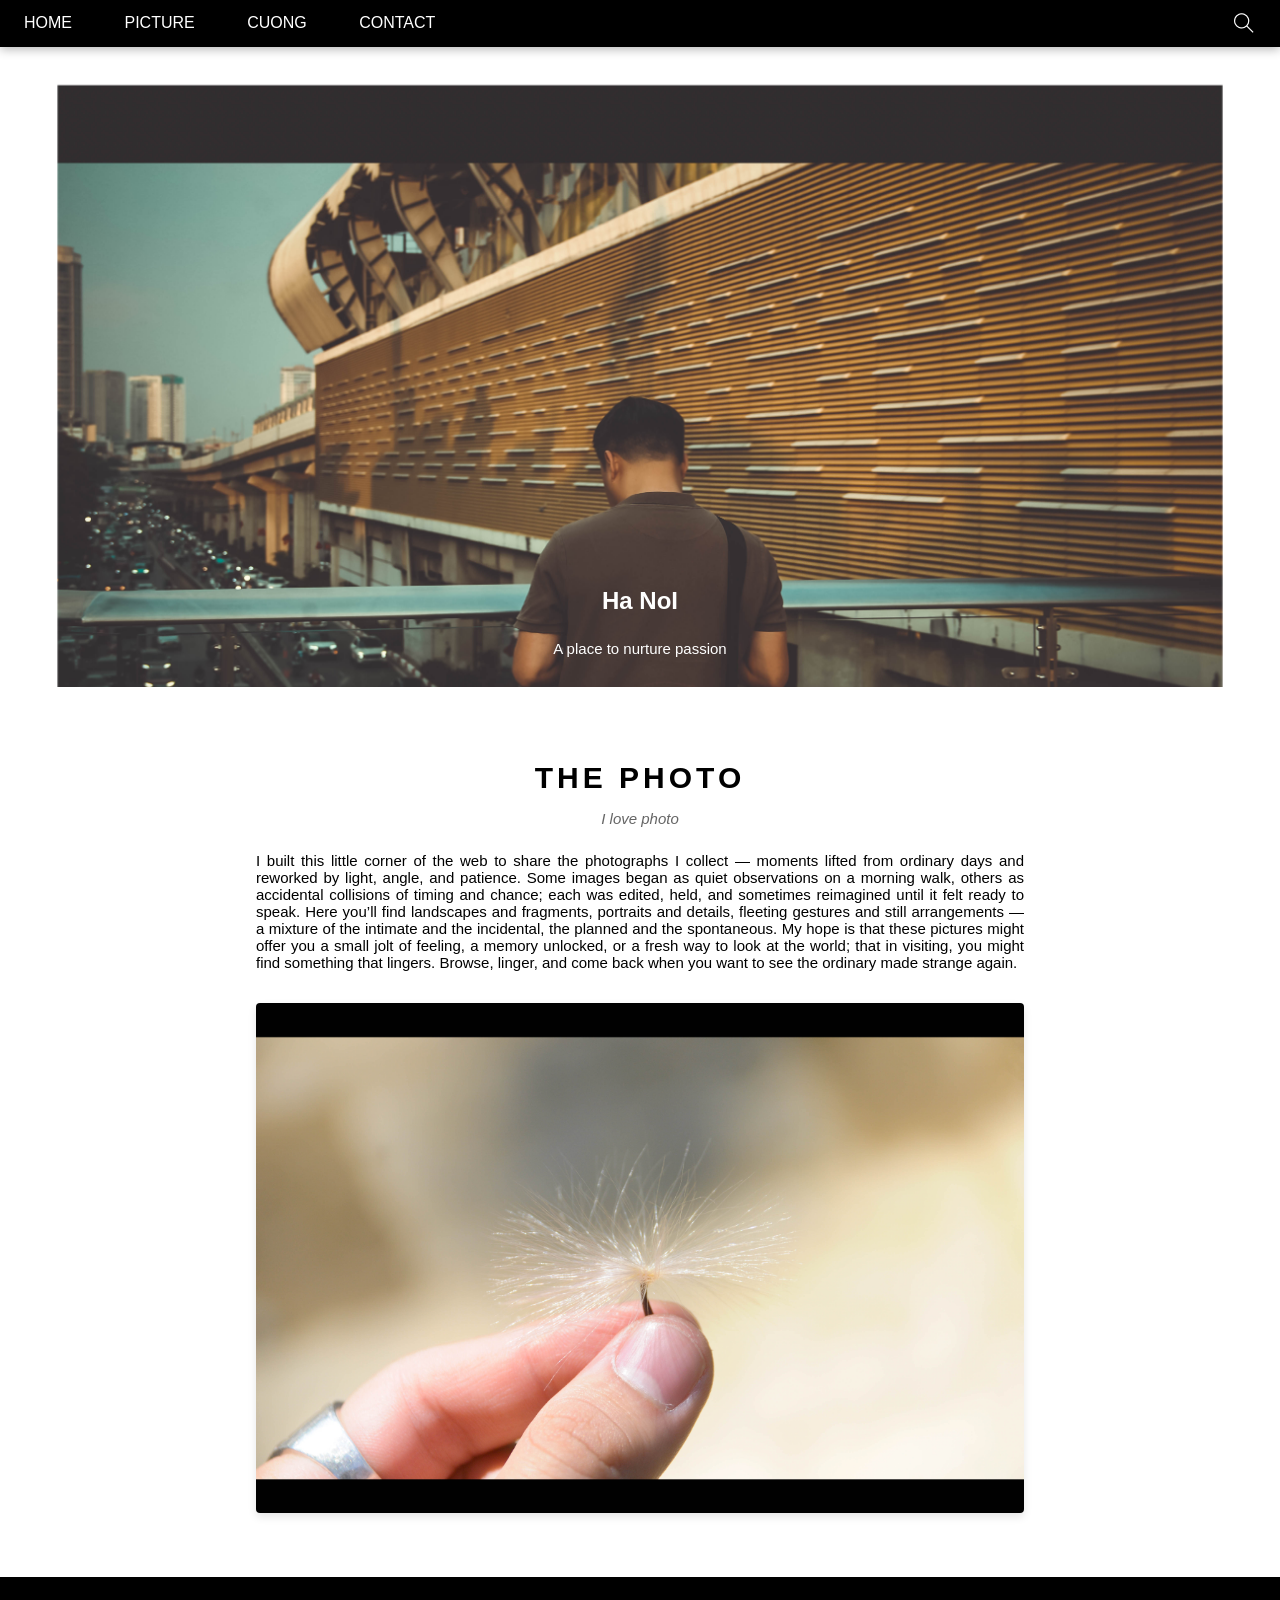
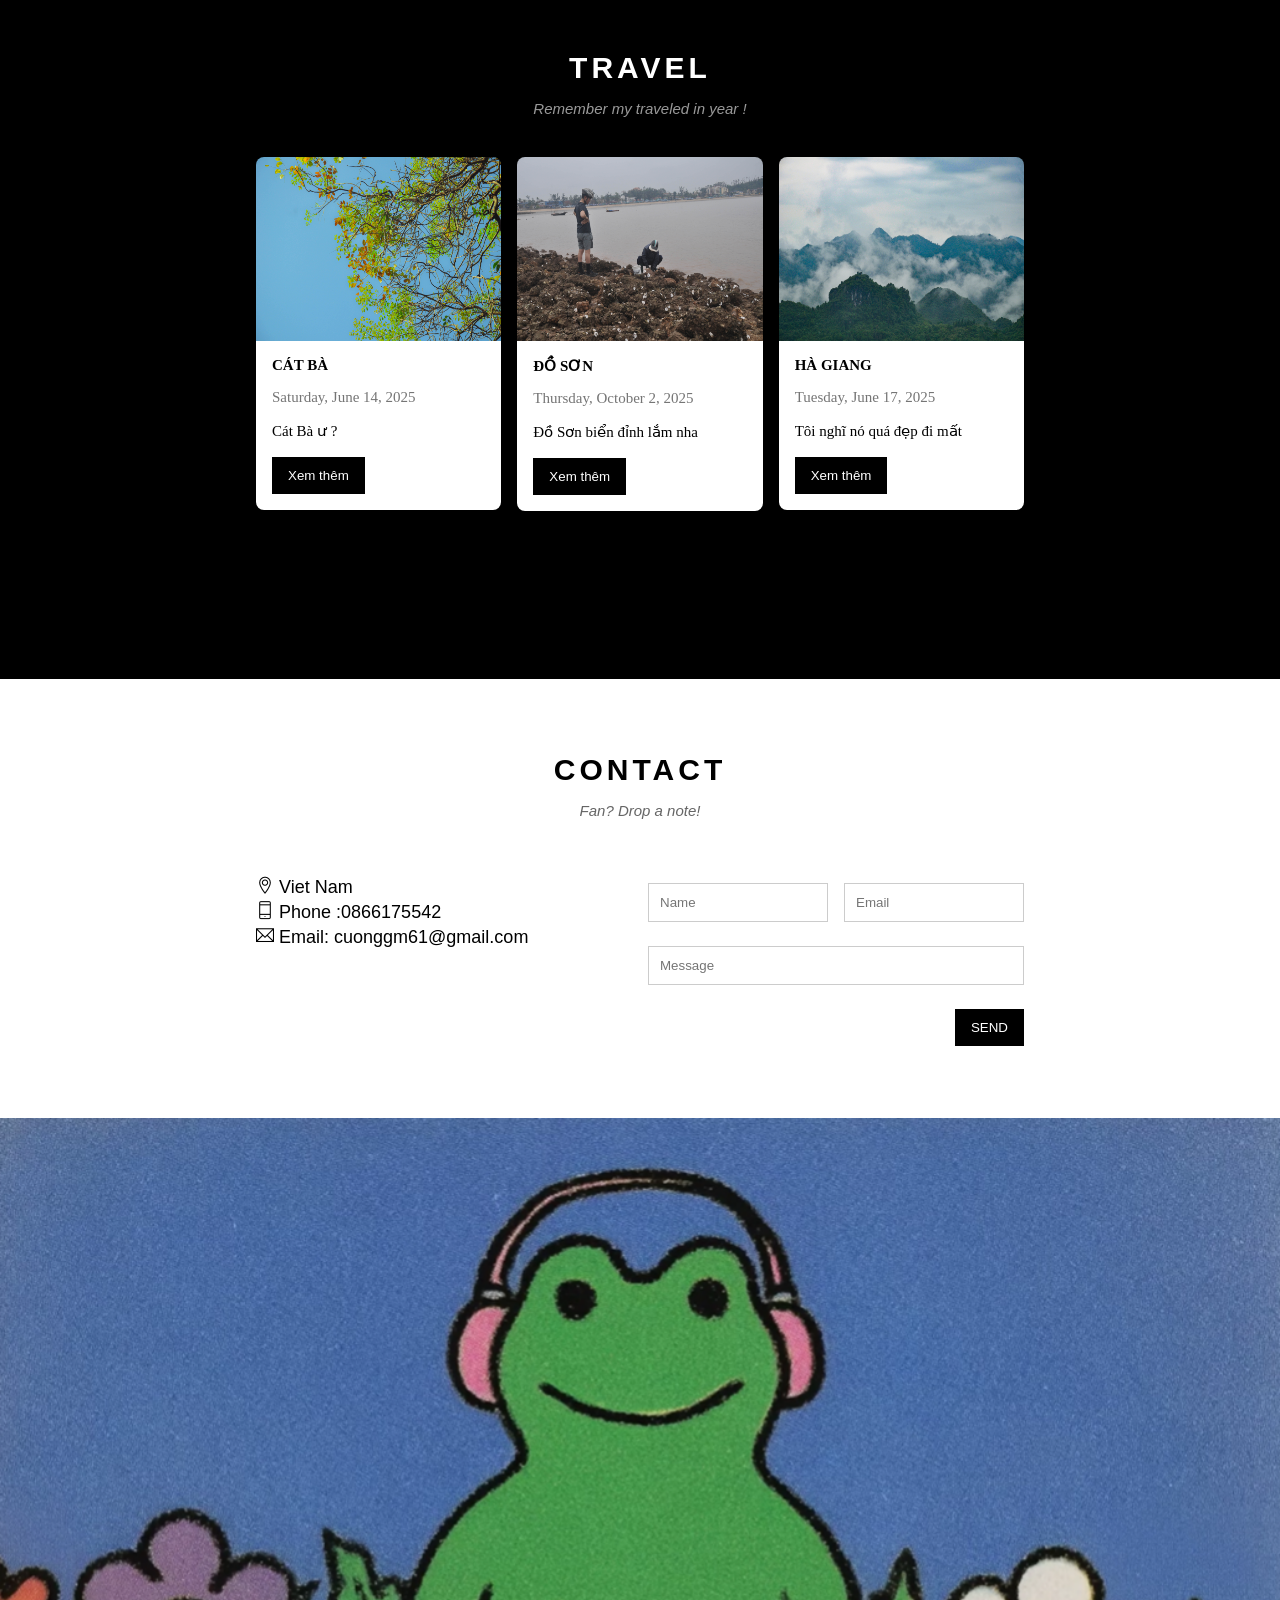
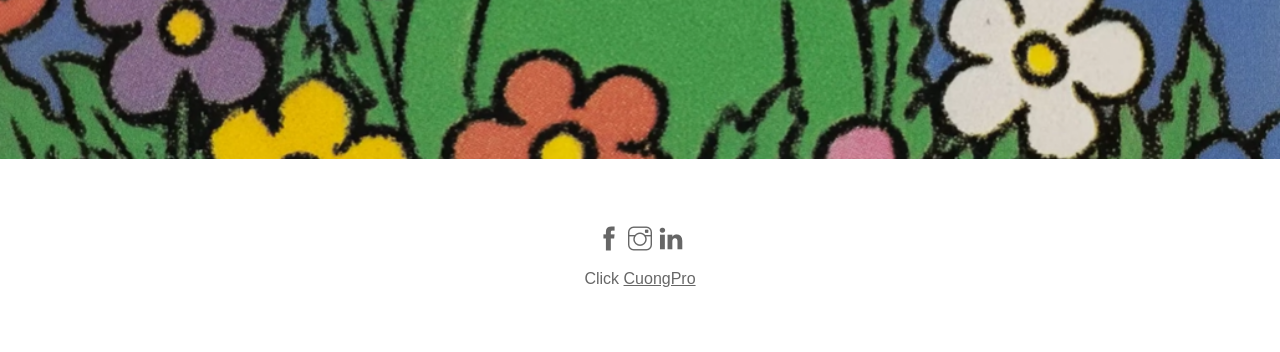
==== index.html @ 72a41ebc "loi" ====
<!DOCTYPE html>
<html lang="vi">
<head>
    <meta charset="UTF-8">
    <meta name="viewport" content="width=device-width, initial-scale=1.0">
    <title>CuongThinh</title>
    <link rel="icon" type="image/x-icon" href="./assets/img/DOSON.jpg">
    <link rel="stylesheet" href="./assets/css/style.css">
    <link rel="stylesheet" href="./assets/font/themify-icons-font/themify-icons/themify-icons.css">
</head> 
<body>
    <div id="main">
        <div id="header">
            <!-- BeginNav -->
           <ul id="nav">
            <li><a href="#">Home</a></li>
            <li><a href="#band">Picture</a></li>
            <li><a href="#tour">Cuong</a></li>
            <li><a href="#contact">Contact</a></li>
           </ul>
           <!-- EndNav -->
            <!-- Begin: Search button -->
            <div class="search-btn">
                <i class="search-icon ti-search"></i>
            </div>
            <!-- End: Search button -->
        </div>

        <div id="slider">
            <div class="text-content">
                <h2 class="text-heading">Ha NoI</h2>
                <div class="text-description">A place to nurture passion </div>
            </div>

        </div>

        <div id="content">
            <!-- About The Band -->
            <div id = "band" class="content-selection">
                <h2 class="selection-heading">THE PHOTO</h2>
                <p class="selection-sub-heading">I love photo</p>
                <p class="about-text">
                 I built this little corner of the web to share the photographs I collect — moments lifted from ordinary days and reworked by light, angle, and patience. Some images began as quiet observations on a morning walk, others as accidental collisions of timing and chance; each was edited, held, and sometimes reimagined until it felt ready to speak. Here you’ll find landscapes and fragments, portraits and details, fleeting gestures and still arrangements — a mixture of the intimate and the incidental, the planned and the spontaneous. My hope is that these pictures might offer you a small jolt of feeling, a memory unlocked, or a fresh way to look at the world; that in visiting, you might find something that lingers. Browse, linger, and come back when you want to see the ordinary made strange again.
                </p>  

                <div class="wide-photo-container">
                    <img src="./assets/img/DSC_0222.jpg" alt="The big photo" class="wide-photo">
                </div>
            </div>
              <!-- Tour-->
            <div id="tour" class="tour-section">
                <div class="content-selection">
                    <h2 class="selection-heading text-while">TRAVEL</h2>
                    <p class="selection-sub-heading text-while">Remember my traveled in year !</p>
                <!-- Ticket -->
                    <!-- <ul class="ticket-list">
                        <li>September <span class="sold-out">Sold-out</span></li>
                        <li>October<span class="sold-out">Sold-out</span></li>
                        <li>November <span class="number">3</span></li>
                    </ul> -->

                    <!-- Places -->
                     <div class="row place-list">
                        <div class="col col-thir">
                            <img src="./assets/img/DSC_0069.jpg" height="183.99" alt="New York" class="place-img">
                            <div class="place-body">
                                <h3 class="place-heading">CÁT BÀ</h3>
                                <p class="place-timne">Saturday, June 14, 2025</p>
                                <p class="place-desc">Cát Bà ư ?</p>
                                <button  class="btn js-buy-ticket">Xem thêm </button>
                            </div>
                        </div>
                        <div class="col col-thir">
                            <img src="./assets/img/DOSON.jpg" height="183.99" alt="New York" class="place-img">
                            <div class="place-body">
                                <h3 class="place-heading">ĐỒ SƠN</h3>
                                <p class="place-timne">Thursday, October 2, 2025</p>
                                <p class="place-desc">Đồ Sơn biển đỉnh lắm nha</p>
                                <button  class=" btn js-buy-ticket"> Xem thêm </button>
                            </div>
                        </div>
                        <div class="col col-thir">
                            <img src="./assets/img/DSC_0217.jpg"alt="Ha Giang" height="183.99" class="place-img">
                            <div class="place-body">
                                <h3 class="place-heading">HÀ GIANG</h3>
                                <p class="place-timne">Tuesday, June 17, 2025</p>
                                <p class="place-desc">Tôi nghĩ nó quá đẹp đi mất</p>
                                <button  class="btn js-buy-ticket"> Xem thêm </button>
                            </div>
                        </div>
                        <div class="clear"></div>
                     </div>

                </div>
            </div>
           
              <!-- Begin Contact -->
            <div id= "contact" class="content-selection">
                <h2 class="selection-heading">CONTACT</h2>
                <p class="selection-sub-heading">Fan? Drop a note!</p>


                <div class="row contact-content">
                    <div class="col col-half contact-info">
                        <p><i class="ti-location-pin"></i> Viet Nam</p>
                        <p><i class="ti-mobile"></i> Phone :0866175542</p>
                        <p><i class="ti-email"></i> Email: cuonggm61@gmail.com</p>
                    </div>

                    <div class="col col-half contact-form">
                        <form action="">
                            <div class="row">
                                <div class="col col-half">
                                    <input type="text" name=""   placeholder="Name" required id="" class="form-control">
                                </div>
                                <div class="col col-half">
                                    <input type="email" name=""   placeholder="Email" required  id="" class="form-control">
                                </div>
                            </div>
                            <div class="row mt-8">
                                <div class="col col-full">
                                    <input type="text" name="" placeholder="Message" id="" class="form-control">
                                </div>

                            </div> 
                            <input class="btn floatRight mt-16" type="submit" value="SEND">
                        </form>
                    </div>
                </div>
               
            </div>
              <!-- End Contact -->
            <div class="map-section">
                <img src="./assets/img/Ảnh chụp màn hình 2025-10-31 092052.png" alt="">
            </div>   


        </div>
        <!-- Footer -->
        <div id="footer">
            <div class="socials-list">

                <a href="https://www.facebook.com/teo.vu.94043/?locale=vi_VN"><i class="ti-facebook" ></i></a>
                <a href="https://www.instagram.com/weal__86/"><i class="ti-instagram" ></i></a>
                <a href=""><i class="ti-linkedin" ></i></a>


            </div>
            <p class="coppy-right"> Click <a href="">CuongPro</a>

            </p>    

        </div>


    </div>

    <div class="modal js-modal">
        <div class="modal-container">
            <div class="modal-close js-modal-close">
                <i class="ti-close"></i>
            </div>
            
            <header class="modal-header">
                <i class="modal-heading-icon ti-bag">
                    Tickets
                </i>
            </header>
            
            <div class="modal-boby">
                <label for="" class="modal-label">
                    <i class="ti-shopping-cart">

                    </i>
                    Tickets, $15 per person
                </label>
                <input type="text" class="modal-input" placeholder="Buy rigth">

                
                <label for="" class="modal-label">
                    <i class="ti-user"></i>
                    Tickets, $15 per person
                </label>
                <input type="text" class="modal-input" placeholder="Buy rigth">   
                <button id="but-ticket">
                    Pay <i class="ti-check"></i>
                </button>
            </div>
            <footer class="modal-footer">
                <p class="modal-help" > Need <a href=""> help!</a></p>
            </footer>
        </div>
    </div>

    <script>
        const buyBtns = document.querySelectorAll('.js-buy-ticket')
        const  modal = document.querySelector('.js-modal')
        const close = document.querySelector('.js-modal-close')


        function showbuyticket(){
            modal.classList.add('open')        
        }

        function closebuyticket(){
            modal.classList.remove('open')
        }
        close.addEventListener('click',closebuyticket)

        for(const buyBtn of buyBtns){
            buyBtn.addEventListener('click',showbuyticket  )
        }

    </script>
</body>
</html>
---- assets/css/style.css ----
*{
    padding: 0;
    margin: 0;
    box-sizing: border-box;
}



/* 
tu ngoai vao trong
tu tren xuong duoi
tong quan den chi tiet
*/

/* 
vi tri 
kich thuoc 
mau sac
kieu dang (kieu chu )


*/
/* Common */

.clear {clear: both}

html{
    scroll-behavior: smooth;
    font-family: Impact, Haettenschweiler, 'Arial Narrow Bold', sans-serif;
}

.text-while{
    color : #fff !important;
}

.row{
    margin-left: -8px;
    margin-right: -8px;

}
.row::after{
    content: "";
    display: block;
    clear:both;
}
.col{
   float: left;
   padding: 8px;

}
.mt-8{
    margin-top: 8px !important;
}
.mt-16{
    margin-top: 16px !important;
}


.col-thir{
    width: 33.333%;
}
.col-half{
    width: 50%;
}
.col-full{
    width: 100%;
}
.text-center{
    text-align: center !important;
}
.btn{
    color: #fff;
    text-decoration: none;
    background-color: black;
    padding: 11px 16px;
    display: inline-block;
    margin-top: 15px;
    border: none;
}
.floatRight{
    float: right;
}



/* Main */
#header {
    box-shadow: 0 2px 10px rgba(0,0,0,0.3);
}
#header{
    height: 46.5px;
    background-color: black;
    position: fixed;
    top:0;
    left: 0;
    right:0;
    z-index: 1;
}

#nav{
    display: inline-block;
}

#nav .subnav{
    list-style-type: none;
}

#nav > li{
     display: inline-block;
}

#nav li{
    position: relative;
}

#nav > li > a{
     color:  white;
     text-transform: uppercase;
}

#nav li a{
    text-decoration: none;
    line-height: 46.5px;
    padding: 0 24px;
    display: block;
}

#nav li:hover .subnav{
    display: block;
}

#nav li:hover > a{
    color: #000;
    background-color: #ccc;
}
#nav .subnav{
    display: none;
    min-width: 160px;
    position: absolute;
    top: 100%;
    left: 0;
    background-color: white;
    box-shadow: 0 0 10px rgba(0, 0, 0, 0.3);
}

#nav .subnav a{
    color: black;
    padding: 12px;
    line-height: 38px;
}

#nav .subnav li:hover {
    color: #000;
    background-color: #ccc;
}

#nav .nav-arrow-down{
    font-size: 14;
}

#header .search-btn{
    float: right;
    padding: 0 26px;
    cursor: pointer;
}

#header .search-icon{
    color: white;
    font-size: 20px;
    line-height: 46px;
}
#header .search-btn:hover{
    background-color: rgb(164, 26, 26);
}


#slider{
    margin-top: 46.5px;
    padding-top : 50%;
    background-image: url(/assets/img/slide1.jpg);
    background-position: top center;
    background-size: cover;
    background-repeat: no-repeat;
    position: relative;
    /* background-color: #333; */
}
#slider .text-content{
    position: absolute;
    bottom: 30px;
    color: white;
    left:0;
    right:0;
    text-align: center;
}
#slide .text-heading{
    font-size: 24px;
    font-weight: 500;
}
#slider .text-description{
    font-family: Arial;
    font-size : 15px;
    margin-top: 25px; 
}

#content .content-selection{
    width: 800px;
    margin-left: auto;
    margin-right: auto;
    padding: 64px 16px;
}

#content .selection-heading{
    margin: 10px 0;
    text-align: center;
    font-size : 30px ;
    font-weight: 500px;
    font-family: 'Segoe UI', Tahoma, Geneva, Verdana, sans-serif;
    letter-spacing: 4px;
}
#content .selection-sub-heading{
    margin: 15px 0;
    text-align: center;
    font-size : 15px;
    font-style: italic;
    opacity:0.6 
}
#content .about-text{
    margin-top: 25px;
    text-align: justify;
    font-size : 15px;
    font-family: 'Lucida Sans', 'Lucida Sans Regular', 'Lucida Grande', 'Lucida Sans Unicode', Geneva, Verdana, sans-serif;
}

.wide-photo-container {
    margin-top: 32px; 
    text-align: center;
}

.wide-photo {
    width: 100%;           
    height: auto;          
    border-radius: 4px;   
    display: block;        
    box-shadow: 0 4px 8px rgba(0,0,0,0.1);
}
.wide-photo-container {
    perspective: 1000px; /* Tạo chiều sâu 3D */
}
#content .members-list {
    margin-top: 35px;
    display: flex;
    gap: 20px; 
    justify-content: center; 
    align-items: center; 
}
#content .member-name{
    margin: 15px 0px;
}
#content .member-img{
   margin-top: 15px; 
   width: 200px;
   height: 300px;
   border-radius:4px;
}
.tour-section{
    background-color: black;

}
.ticket-list{
    background-color: white;
    margin-top: 40px;
    list-style: none;


}
.ticket-list li{
    font-size: 15px;
    padding: 11px 16px;
    border-bottom: 1px solid #ddd;

}

.ticket-list .sold-out{
    background-color: #f44336;
    color: white;
    padding: 3px 4px; 
    margin-left: 10px;
}

.ticket-list .number{
    float: right;
    width: 24px;
    height: 24px;
    background-color: black;
    color: #fff;
    border-radius: 50%;
    text-align: center;
    line-height: 24px;
    margin-top: -3px;
}
/* Places */
.place-list{
    margin-top: 32px;
    margin-bottom: 48px;
    padding-bottom: 48px;

    font-family: 'Times New Roman', Times, serif;

}


.place-list .col-thir {
    transition: transform 0.3s ease;
}

.place-list .col-thir:hover {
    transform: translateY(-10px); /* Cả thẻ nổi lên khi di chuột */
}

.place-body {
    border-bottom-left-radius: 8px;
    border-bottom-right-radius: 8px;
    box-shadow: 0 5px 15px rgba(0,0,0,0.1); /* Đổ bóng cho phần nội dung thẻ */
}
.place-img {
    border-top-left-radius: 8px;
    border-top-right-radius: 8px;
}




.place-img{
    width: 100%;
    display: block;
}
.place-img:hover {
    opacity: 0.6;
}
.place-body{
    font-size: 15px;
    padding: 16px;
    background-color: #fff;

}

.place-heading{
    font-size: 15px;
    font-weight: 600;

}

.place-timne{
    margin-top: 15px;
    color: #757575;
}
.place-desc{
    margin-top: 15px;
    line-height: 1.4;

}

.btn:hover{
    color: #000;
    background-color: #ccc;

}
.modal{
    position: fixed;
    top: 0;
    bottom: 0;
    left: 0;
    right: 0;
    background: rgba(0,0,0,0.3);
    display: none;
    align-items: center;
    justify-content:center ;
    
}
.modal-header{
    background-color:aquamarine;
    height: 130px;
    display: flex;
    align-items: center;
    justify-content: center;
    font-size: 30px;
    color: #fff;
}
.modal.open{
    display: flex;
}
.modal-container{
    width: 900px;
    max-width: calc(100% -32px); 
    min-height: 200px;
    background: #fff;
    position: relative;
}
.modal-close{
    position:absolute;
    right: 0;
    top: 0;
    color: #fff;
    padding: 15px;
    cursor: pointer;
}
.modal-close:hover{
    color:#000;
}
.modal-heading-icon{
    margin-right: 16px;
}
.modal-boby{
    padding: 16px;

}
.modal-label{
    display: block;
    font-size: 15px;
    margin-bottom: 5px;
}
.modal-input{
    padding: 10px;
    border: 1px solid #ccc;
    width: 100%;
    font-size: 15px;
    margin-bottom: 20px;
}
#but-ticket{
    color:#fff;
    background-color: aquamarine;
    border: none;
    width: 100%;
    font-size: 15px;
    text-transform: uppercase;
    padding: 12px;
}
#but-ticket:hover{
    opacity: 0.7;
    cursor: pointer;
}
.modal-footer{
    padding: 16px;
    text-align: right;
}

.modal-footer a{
    
    color: aqua;
}

.contact-content{
    margin-top: 48px;
}
.contact-form{
    font-size: 15px;

}
.contact-form .form-control{
    padding: 11px ;
    border: 1px solid #ccc;
    width: 100%;
}
/* .contact-form .form-submit{
    color: white;
    background-color: black;
    float: right;
    padding: 6px 7px;
    border: 1px solid;
} */

.contact-info{
    font-size: 18px;
    line-height: 1.4;
    
}
.contact-info i[ class *= "t-" ] {
    width: 30px;
    display: block;

}

/* Map section */
.map-section img{
    width: 100%;
    margin-left: auto;
    margin-right: auto;
}
#footer .socials-list{
    font-size: 24px;
    
    
}
#footer .socials-list a{
    color :rgba(0, 0, 0, 0.6);
    text-decoration: none;
}
#footer .coppy-right a:hover{
       color :rgba(0, 0, 0, 0.3);
}
#footer .socials-list a:hover{
    color :rgba(0, 0, 0, 0.3);
}
#footer .coppy-right a{
    color :rgba(0, 0, 0, 0.6);
}
#footer .coppy-right {
    margin-top: 15px;
    color :rgba(0, 0, 0, 0.6);
}
#footer{
    padding: 64px 16px;
    text-align: center;

}
---- assets/font/themify-icons-font/themify-icons/themify-icons.css ----
@font-face {
	font-family: 'themify';
	src:url('fonts/themify.eot?-fvbane');
	src:url('fonts/themify.eot?#iefix-fvbane') format('embedded-opentype'),
		url('fonts/themify.woff?-fvbane') format('woff'),
		url('fonts/themify.ttf?-fvbane') format('truetype'),
		url('fonts/themify.svg?-fvbane#themify') format('svg');
	font-weight: normal;
	font-style: normal;
}

[class^="ti-"], [class*=" ti-"] {
	font-family: 'themify';
	speak: none;
	font-style: normal;
	font-weight: normal;
	font-variant: normal;
	text-transform: none;
	line-height: 1;

	/* Better Font Rendering =========== */
	-webkit-font-smoothing: antialiased;
	-moz-osx-font-smoothing: grayscale;
}

.ti-wand:before {
	content: "\e600";
}
.ti-volume:before {
	content: "\e601";
}
.ti-user:before {
	content: "\e602";
}
.ti-unlock:before {
	content: "\e603";
}
.ti-unlink:before {
	content: "\e604";
}
.ti-trash:before {
	content: "\e605";
}
.ti-thought:before {
	content: "\e606";
}
.ti-target:before {
	content: "\e607";
}
.ti-tag:before {
	content: "\e608";
}
.ti-tablet:before {
	content: "\e609";
}
.ti-star:before {
	content: "\e60a";
}
.ti-spray:before {
	content: "\e60b";
}
.ti-signal:before {
	content: "\e60c";
}
.ti-shopping-cart:before {
	content: "\e60d";
}
.ti-shopping-cart-full:before {
	content: "\e60e";
}
.ti-settings:before {
	content: "\e60f";
}
.ti-search:before {
	content: "\e610";
}
.ti-zoom-in:before {
	content: "\e611";
}
.ti-zoom-out:before {
	content: "\e612";
}
.ti-cut:before {
	content: "\e613";
}
.ti-ruler:before {
	content: "\e614";
}
.ti-ruler-pencil:before {
	content: "\e615";
}
.ti-ruler-alt:before {
	content: "\e616";
}
.ti-bookmark:before {
	content: "\e617";
}
.ti-bookmark-alt:before {
	content: "\e618";
}
.ti-reload:before {
	content: "\e619";
}
.ti-plus:before {
	content: "\e61a";
}
.ti-pin:before {
	content: "\e61b";
}
.ti-pencil:before {
	content: "\e61c";
}
.ti-pencil-alt:before {
	content: "\e61d";
}
.ti-paint-roller:before {
	content: "\e61e";
}
.ti-paint-bucket:before {
	content: "\e61f";
}
.ti-na:before {
	content: "\e620";
}
.ti-mobile:before {
	content: "\e621";
}
.ti-minus:before {
	content: "\e622";
}
.ti-medall:before {
	content: "\e623";
}
.ti-medall-alt:before {
	content: "\e624";
}
.ti-marker:before {
	content: "\e625";
}
.ti-marker-alt:before {
	content: "\e626";
}
.ti-arrow-up:before {
	content: "\e627";
}
.ti-arrow-right:before {
	content: "\e628";
}
.ti-arrow-left:before {
	content: "\e629";
}
.ti-arrow-down:before {
	content: "\e62a";
}
.ti-lock:before {
	content: "\e62b";
}
.ti-location-arrow:before {
	content: "\e62c";
}
.ti-link:before {
	content: "\e62d";
}
.ti-layout:before {
	content: "\e62e";
}
.ti-layers:before {
	content: "\e62f";
}
.ti-layers-alt:before {
	content: "\e630";
}
.ti-key:before {
	content: "\e631";
}
.ti-import:before {
	content: "\e632";
}
.ti-image:before {
	content: "\e633";
}
.ti-heart:before {
	content: "\e634";
}
.ti-heart-broken:before {
	content: "\e635";
}
.ti-hand-stop:before {
	content: "\e636";
}
.ti-hand-open:before {
	content: "\e637";
}
.ti-hand-drag:before {
	content: "\e638";
}
.ti-folder:before {
	content: "\e639";
}
.ti-flag:before {
	content: "\e63a";
}
.ti-flag-alt:before {
	content: "\e63b";
}
.ti-flag-alt-2:before {
	content: "\e63c";
}
.ti-eye:before {
	content: "\e63d";
}
.ti-export:before {
	content: "\e63e";
}
.ti-exchange-vertical:before {
	content: "\e63f";
}
.ti-desktop:before {
	content: "\e640";
}
.ti-cup:before {
	content: "\e641";
}
.ti-crown:before {
	content: "\e642";
}
.ti-comments:before {
	content: "\e643";
}
.ti-comment:before {
	content: "\e644";
}
.ti-comment-alt:before {
	content: "\e645";
}
.ti-close:before {
	content: "\e646";
}
.ti-clip:before {
	content: "\e647";
}
.ti-angle-up:before {
	content: "\e648";
}
.ti-angle-right:before {
	content: "\e649";
}
.ti-angle-left:before {
	content: "\e64a";
}
.ti-angle-down:before {
	content: "\e64b";
}
.ti-check:before {
	content: "\e64c";
}
.ti-check-box:before {
	content: "\e64d";
}
.ti-camera:before {
	content: "\e64e";
}
.ti-announcement:before {
	content: "\e64f";
}
.ti-brush:before {
	content: "\e650";
}
.ti-briefcase:before {
	content: "\e651";
}
.ti-bolt:before {
	content: "\e652";
}
.ti-bolt-alt:before {
	content: "\e653";
}
.ti-blackboard:before {
	content: "\e654";
}
.ti-bag:before {
	content: "\e655";
}
.ti-move:before {
	content: "\e656";
}
.ti-arrows-vertical:before {
	content: "\e657";
}
.ti-arrows-horizontal:before {
	content: "\e658";
}
.ti-fullscreen:before {
	content: "\e659";
}
.ti-arrow-top-right:before {
	content: "\e65a";
}
.ti-arrow-top-left:before {
	content: "\e65b";
}
.ti-arrow-circle-up:before {
	content: "\e65c";
}
.ti-arrow-circle-right:before {
	content: "\e65d";
}
.ti-arrow-circle-left:before {
	content: "\e65e";
}
.ti-arrow-circle-down:before {
	content: "\e65f";
}
.ti-angle-double-up:before {
	content: "\e660";
}
.ti-angle-double-right:before {
	content: "\e661";
}
.ti-angle-double-left:before {
	content: "\e662";
}
.ti-angle-double-down:before {
	content: "\e663";
}
.ti-zip:before {
	content: "\e664";
}
.ti-world:before {
	content: "\e665";
}
.ti-wheelchair:before {
	content: "\e666";
}
.ti-view-list:before {
	content: "\e667";
}
.ti-view-list-alt:before {
	content: "\e668";
}
.ti-view-grid:before {
	content: "\e669";
}
.ti-uppercase:before {
	content: "\e66a";
}
.ti-upload:before {
	content: "\e66b";
}
.ti-underline:before {
	content: "\e66c";
}
.ti-truck:before {
	content: "\e66d";
}
.ti-timer:before {
	content: "\e66e";
}
.ti-ticket:before {
	content: "\e66f";
}
.ti-thumb-up:before {
	content: "\e670";
}
.ti-thumb-down:before {
	content: "\e671";
}
.ti-text:before {
	content: "\e672";
}
.ti-stats-up:before {
	content: "\e673";
}
.ti-stats-down:before {
	content: "\e674";
}
.ti-split-v:before {
	content: "\e675";
}
.ti-split-h:before {
	content: "\e676";
}
.ti-smallcap:before {
	content: "\e677";
}
.ti-shine:before {
	content: "\e678";
}
.ti-shift-right:before {
	content: "\e679";
}
.ti-shift-left:before {
	content: "\e67a";
}
.ti-shield:before {
	content: "\e67b";
}
.ti-notepad:before {
	content: "\e67c";
}
.ti-server:before {
	content: "\e67d";
}
.ti-quote-right:before {
	content: "\e67e";
}
.ti-quote-left:before {
	content: "\e67f";
}
.ti-pulse:before {
	content: "\e680";
}
.ti-printer:before {
	content: "\e681";
}
.ti-power-off:before {
	content: "\e682";
}
.ti-plug:before {
	content: "\e683";
}
.ti-pie-chart:before {
	content: "\e684";
}
.ti-paragraph:before {
	content: "\e685";
}
.ti-panel:before {
	content: "\e686";
}
.ti-package:before {
	content: "\e687";
}
.ti-music:before {
	content: "\e688";
}
.ti-music-alt:before {
	content: "\e689";
}
.ti-mouse:before {
	content: "\e68a";
}
.ti-mouse-alt:before {
	content: "\e68b";
}
.ti-money:before {
	content: "\e68c";
}
.ti-microphone:before {
	content: "\e68d";
}
.ti-menu:before {
	content: "\e68e";
}
.ti-menu-alt:before {
	content: "\e68f";
}
.ti-map:before {
	content: "\e690";
}
.ti-map-alt:before {
	content: "\e691";
}
.ti-loop:before {
	content: "\e692";
}
.ti-location-pin:before {
	content: "\e693";
}
.ti-list:before {
	content: "\e694";
}
.ti-light-bulb:before {
	content: "\e695";
}
.ti-Italic:before {
	content: "\e696";
}
.ti-info:before {
	content: "\e697";
}
.ti-infinite:before {
	content: "\e698";
}
.ti-id-badge:before {
	content: "\e699";
}
.ti-hummer:before {
	content: "\e69a";
}
.ti-home:before {
	content: "\e69b";
}
.ti-help:before {
	content: "\e69c";
}
.ti-headphone:before {
	content: "\e69d";
}
.ti-harddrives:before {
	content: "\e69e";
}
.ti-harddrive:before {
	content: "\e69f";
}
.ti-gift:before {
	content: "\e6a0";
}
.ti-game:before {
	content: "\e6a1";
}
.ti-filter:before {
	content: "\e6a2";
}
.ti-files:before {
	content: "\e6a3";
}
.ti-file:before {
	content: "\e6a4";
}
.ti-eraser:before {
	content: "\e6a5";
}
.ti-envelope:before {
	content: "\e6a6";
}
.ti-download:before {
	content: "\e6a7";
}
.ti-direction:before {
	content: "\e6a8";
}
.ti-direction-alt:before {
	content: "\e6a9";
}
.ti-dashboard:before {
	content: "\e6aa";
}
.ti-control-stop:before {
	content: "\e6ab";
}
.ti-control-shuffle:before {
	content: "\e6ac";
}
.ti-control-play:before {
	content: "\e6ad";
}
.ti-control-pause:before {
	content: "\e6ae";
}
.ti-control-forward:before {
	content: "\e6af";
}
.ti-control-backward:before {
	content: "\e6b0";
}
.ti-cloud:before {
	content: "\e6b1";
}
.ti-cloud-up:before {
	content: "\e6b2";
}
.ti-cloud-down:before {
	content: "\e6b3";
}
.ti-clipboard:before {
	content: "\e6b4";
}
.ti-car:before {
	content: "\e6b5";
}
.ti-calendar:before {
	content: "\e6b6";
}
.ti-book:before {
	content: "\e6b7";
}
.ti-bell:before {
	content: "\e6b8";
}
.ti-basketball:before {
	content: "\e6b9";
}
.ti-bar-chart:before {
	content: "\e6ba";
}
.ti-bar-chart-alt:before {
	content: "\e6bb";
}
.ti-back-right:before {
	content: "\e6bc";
}
.ti-back-left:before {
	content: "\e6bd";
}
.ti-arrows-corner:before {
	content: "\e6be";
}
.ti-archive:before {
	content: "\e6bf";
}
.ti-anchor:before {
	content: "\e6c0";
}
.ti-align-right:before {
	content: "\e6c1";
}
.ti-align-left:before {
	content: "\e6c2";
}
.ti-align-justify:before {
	content: "\e6c3";
}
.ti-align-center:before {
	content: "\e6c4";
}
.ti-alert:before {
	content: "\e6c5";
}
.ti-alarm-clock:before {
	content: "\e6c6";
}
.ti-agenda:before {
	content: "\e6c7";
}
.ti-write:before {
	content: "\e6c8";
}
.ti-window:before {
	content: "\e6c9";
}
.ti-widgetized:before {
	content: "\e6ca";
}
.ti-widget:before {
	content: "\e6cb";
}
.ti-widget-alt:before {
	content: "\e6cc";
}
.ti-wallet:before {
	content: "\e6cd";
}
.ti-video-clapper:before {
	content: "\e6ce";
}
.ti-video-camera:before {
	content: "\e6cf";
}
.ti-vector:before {
	content: "\e6d0";
}
.ti-themify-logo:before {
	content: "\e6d1";
}
.ti-themify-favicon:before {
	content: "\e6d2";
}
.ti-themify-favicon-alt:before {
	content: "\e6d3";
}
.ti-support:before {
	content: "\e6d4";
}
.ti-stamp:before {
	content: "\e6d5";
}
.ti-split-v-alt:before {
	content: "\e6d6";
}
.ti-slice:before {
	content: "\e6d7";
}
.ti-shortcode:before {
	content: "\e6d8";
}
.ti-shift-right-alt:before {
	content: "\e6d9";
}
.ti-shift-left-alt:before {
	content: "\e6da";
}
.ti-ruler-alt-2:before {
	content: "\e6db";
}
.ti-receipt:before {
	content: "\e6dc";
}
.ti-pin2:before {
	content: "\e6dd";
}
.ti-pin-alt:before {
	content: "\e6de";
}
.ti-pencil-alt2:before {
	content: "\e6df";
}
.ti-palette:before {
	content: "\e6e0";
}
.ti-more:before {
	content: "\e6e1";
}
.ti-more-alt:before {
	content: "\e6e2";
}
.ti-microphone-alt:before {
	content: "\e6e3";
}
.ti-magnet:before {
	content: "\e6e4";
}
.ti-line-double:before {
	content: "\e6e5";
}
.ti-line-dotted:before {
	content: "\e6e6";
}
.ti-line-dashed:before {
	content: "\e6e7";
}
.ti-layout-width-full:before {
	content: "\e6e8";
}
.ti-layout-width-default:before {
	content: "\e6e9";
}
.ti-layout-width-default-alt:before {
	content: "\e6ea";
}
.ti-layout-tab:before {
	content: "\e6eb";
}
.ti-layout-tab-window:before {
	content: "\e6ec";
}
.ti-layout-tab-v:before {
	content: "\e6ed";
}
.ti-layout-tab-min:before {
	content: "\e6ee";
}
.ti-layout-slider:before {
	content: "\e6ef";
}
.ti-layout-slider-alt:before {
	content: "\e6f0";
}
.ti-layout-sidebar-right:before {
	content: "\e6f1";
}
.ti-layout-sidebar-none:before {
	content: "\e6f2";
}
.ti-layout-sidebar-left:before {
	content: "\e6f3";
}
.ti-layout-placeholder:before {
	content: "\e6f4";
}
.ti-layout-menu:before {
	content: "\e6f5";
}
.ti-layout-menu-v:before {
	content: "\e6f6";
}
.ti-layout-menu-separated:before {
	content: "\e6f7";
}
.ti-layout-menu-full:before {
	content: "\e6f8";
}
.ti-layout-media-right-alt:before {
	content: "\e6f9";
}
.ti-layout-media-right:before {
	content: "\e6fa";
}
.ti-layout-media-overlay:before {
	content: "\e6fb";
}
.ti-layout-media-overlay-alt:before {
	content: "\e6fc";
}
.ti-layout-media-overlay-alt-2:before {
	content: "\e6fd";
}
.ti-layout-media-left-alt:before {
	content: "\e6fe";
}
.ti-layout-media-left:before {
	content: "\e6ff";
}
.ti-layout-media-center-alt:before {
	content: "\e700";
}
.ti-layout-media-center:before {
	content: "\e701";
}
.ti-layout-list-thumb:before {
	content: "\e702";
}
.ti-layout-list-thumb-alt:before {
	content: "\e703";
}
.ti-layout-list-post:before {
	content: "\e704";
}
.ti-layout-list-large-image:before {
	content: "\e705";
}
.ti-layout-line-solid:before {
	content: "\e706";
}
.ti-layout-grid4:before {
	content: "\e707";
}
.ti-layout-grid3:before {
	content: "\e708";
}
.ti-layout-grid2:before {
	content: "\e709";
}
.ti-layout-grid2-thumb:before {
	content: "\e70a";
}
.ti-layout-cta-right:before {
	content: "\e70b";
}
.ti-layout-cta-left:before {
	content: "\e70c";
}
.ti-layout-cta-center:before {
	content: "\e70d";
}
.ti-layout-cta-btn-right:before {
	content: "\e70e";
}
.ti-layout-cta-btn-left:before {
	content: "\e70f";
}
.ti-layout-column4:before {
	content: "\e710";
}
.ti-layout-column3:before {
	content: "\e711";
}
.ti-layout-column2:before {
	content: "\e712";
}
.ti-layout-accordion-separated:before {
	content: "\e713";
}
.ti-layout-accordion-merged:before {
	content: "\e714";
}
.ti-layout-accordion-list:before {
	content: "\e715";
}
.ti-ink-pen:before {
	content: "\e716";
}
.ti-info-alt:before {
	content: "\e717";
}
.ti-help-alt:before {
	content: "\e718";
}
.ti-headphone-alt:before {
	content: "\e719";
}
.ti-hand-point-up:before {
	content: "\e71a";
}
.ti-hand-point-right:before {
	content: "\e71b";
}
.ti-hand-point-left:before {
	content: "\e71c";
}
.ti-hand-point-down:before {
	content: "\e71d";
}
.ti-gallery:before {
	content: "\e71e";
}
.ti-face-smile:before {
	content: "\e71f";
}
.ti-face-sad:before {
	content: "\e720";
}
.ti-credit-card:before {
	content: "\e721";
}
.ti-control-skip-forward:before {
	content: "\e722";
}
.ti-control-skip-backward:before {
	content: "\e723";
}
.ti-control-record:before {
	content: "\e724";
}
.ti-control-eject:before {
	content: "\e725";
}
.ti-comments-smiley:before {
	content: "\e726";
}
.ti-brush-alt:before {
	content: "\e727";
}
.ti-youtube:before {
	content: "\e728";
}
.ti-vimeo:before {
	content: "\e729";
}
.ti-twitter:before {
	content: "\e72a";
}
.ti-time:before {
	content: "\e72b";
}
.ti-tumblr:before {
	content: "\e72c";
}
.ti-skype:before {
	content: "\e72d";
}
.ti-share:before {
	content: "\e72e";
}
.ti-share-alt:before {
	content: "\e72f";
}
.ti-rocket:before {
	content: "\e730";
}
.ti-pinterest:before {
	content: "\e731";
}
.ti-new-window:before {
	content: "\e732";
}
.ti-microsoft:before {
	content: "\e733";
}
.ti-list-ol:before {
	content: "\e734";
}
.ti-linkedin:before {
	content: "\e735";
}
.ti-layout-sidebar-2:before {
	content: "\e736";
}
.ti-layout-grid4-alt:before {
	content: "\e737";
}
.ti-layout-grid3-alt:before {
	content: "\e738";
}
.ti-layout-grid2-alt:before {
	content: "\e739";
}
.ti-layout-column4-alt:before {
	content: "\e73a";
}
.ti-layout-column3-alt:before {
	content: "\e73b";
}
.ti-layout-column2-alt:before {
	content: "\e73c";
}
.ti-instagram:before {
	content: "\e73d";
}
.ti-google:before {
	content: "\e73e";
}
.ti-github:before {
	content: "\e73f";
}
.ti-flickr:before {
	content: "\e740";
}
.ti-facebook:before {
	content: "\e741";
}
.ti-dropbox:before {
	content: "\e742";
}
.ti-dribbble:before {
	content: "\e743";
}
.ti-apple:before {
	content: "\e744";
}
.ti-android:before {
	content: "\e745";
}
.ti-save:before {
	content: "\e746";
}
.ti-save-alt:before {
	content: "\e747";
}
.ti-yahoo:before {
	content: "\e748";
}
.ti-wordpress:before {
	content: "\e749";
}
.ti-vimeo-alt:before {
	content: "\e74a";
}
.ti-twitter-alt:before {
	content: "\e74b";
}
.ti-tumblr-alt:before {
	content: "\e74c";
}
.ti-trello:before {
	content: "\e74d";
}
.ti-stack-overflow:before {
	content: "\e74e";
}
.ti-soundcloud:before {
	content: "\e74f";
}
.ti-sharethis:before {
	content: "\e750";
}
.ti-sharethis-alt:before {
	content: "\e751";
}
.ti-reddit:before {
	content: "\e752";
}
.ti-pinterest-alt:before {
	content: "\e753";
}
.ti-microsoft-alt:before {
	content: "\e754";
}
.ti-linux:before {
	content: "\e755";
}
.ti-jsfiddle:before {
	content: "\e756";
}
.ti-joomla:before {
	content: "\e757";
}
.ti-html5:before {
	content: "\e758";
}
.ti-flickr-alt:before {
	content: "\e759";
}
.ti-email:before {
	content: "\e75a";
}
.ti-drupal:before {
	content: "\e75b";
}
.ti-dropbox-alt:before {
	content: "\e75c";
}
.ti-css3:before {
	content: "\e75d";
}
.ti-rss:before {
	content: "\e75e";
}
.ti-rss-alt:before {
	content: "\e75f";
}
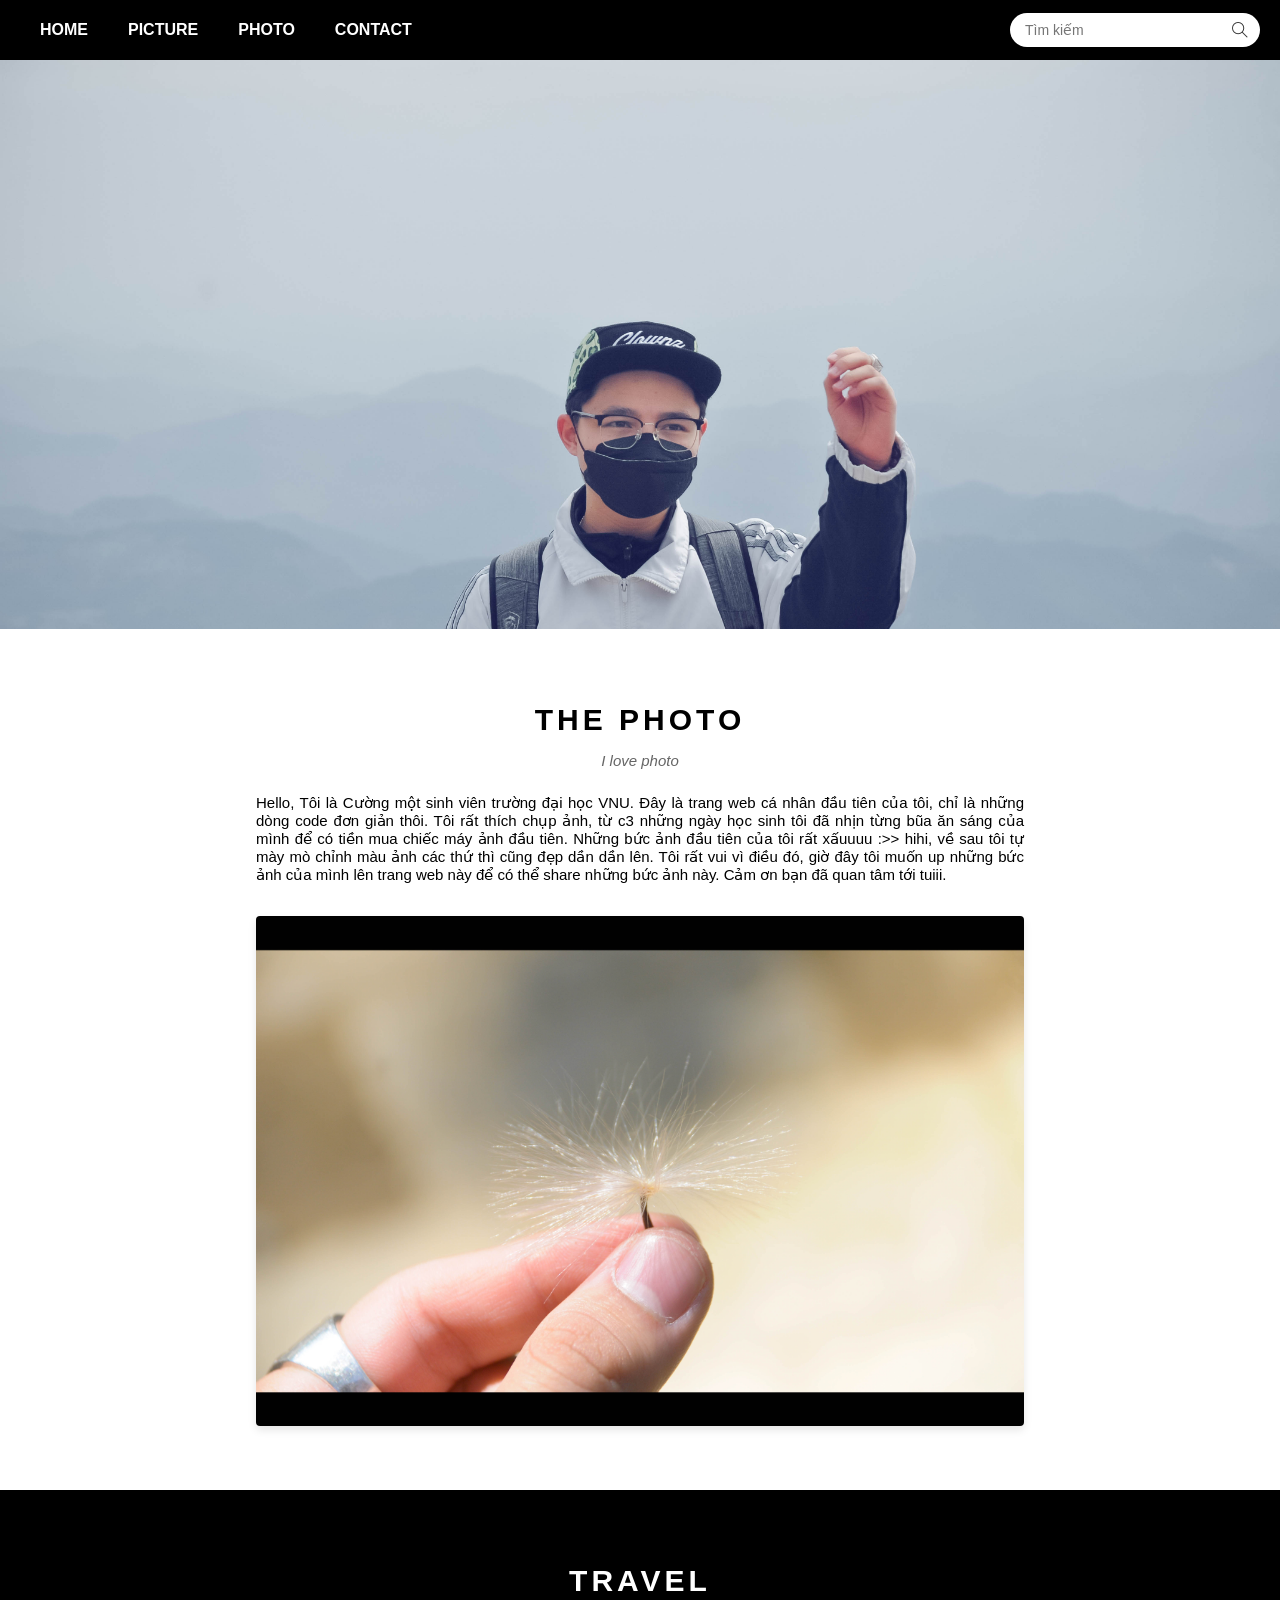
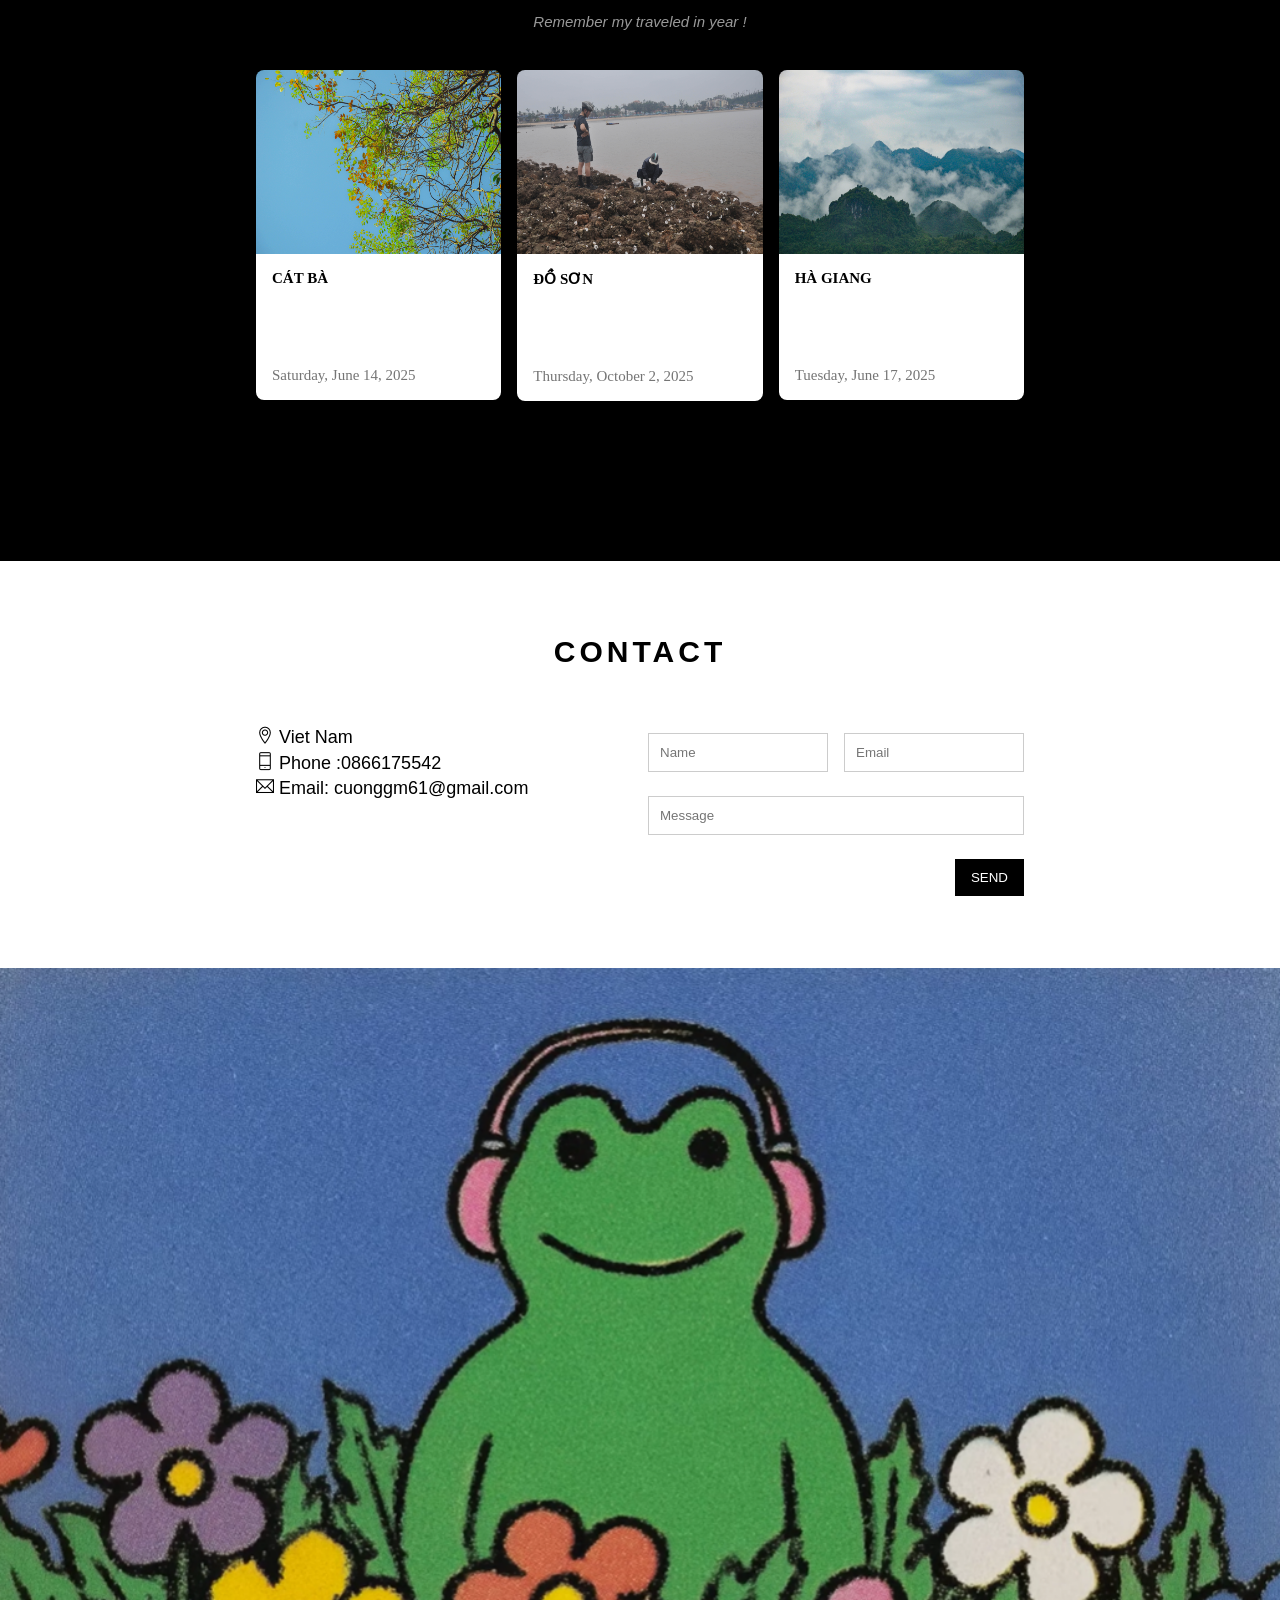
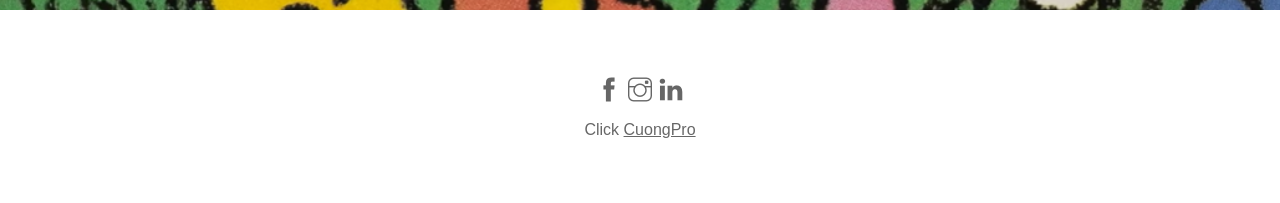
==== commit 593d69b7: "finish" ====
--- a/index.html
+++ b/index.html
@@ -15,38 +15,39 @@
            <ul id="nav">
             <li><a href="#">Home</a></li>
             <li><a href="#band">Picture</a></li>
-            <li><a href="#tour">Cuong</a></li>
+            <li><a href="#tour">PHOTO</a></li>
             <li><a href="#contact">Contact</a></li>
            </ul>
            <!-- EndNav -->
             <!-- Begin: Search button -->
             <div class="search-btn">
+                <input type="text" placeholder="Tìm kiếm ">
                 <i class="search-icon ti-search"></i>
             </div>
+            <!-- <div class="search-btn">
+            </div> -->
             <!-- End: Search button -->
         </div>
 
         <div id="slider">
             <div class="text-content">
-                <h2 class="text-heading">Ha NoI</h2>
-                <div class="text-description">A place to nurture passion </div>
-            </div>
-
-        </div>
-
+                <h2 class="text-heading"></h2>
+            </div>
+        </div>
         <div id="content">
             <!-- About The Band -->
             <div id = "band" class="content-selection">
                 <h2 class="selection-heading">THE PHOTO</h2>
                 <p class="selection-sub-heading">I love photo</p>
                 <p class="about-text">
-                 I built this little corner of the web to share the photographs I collect — moments lifted from ordinary days and reworked by light, angle, and patience. Some images began as quiet observations on a morning walk, others as accidental collisions of timing and chance; each was edited, held, and sometimes reimagined until it felt ready to speak. Here you’ll find landscapes and fragments, portraits and details, fleeting gestures and still arrangements — a mixture of the intimate and the incidental, the planned and the spontaneous. My hope is that these pictures might offer you a small jolt of feeling, a memory unlocked, or a fresh way to look at the world; that in visiting, you might find something that lingers. Browse, linger, and come back when you want to see the ordinary made strange again.
-                </p>  
+                Hello, Tôi là Cường một sinh viên trường đại học VNU. Đây là trang web cá nhân đầu tiên của tôi, chỉ là những dòng code đơn giản thôi. Tôi rất thích chụp ảnh, từ c3 những ngày học sinh tôi đã nhịn từng bũa ăn sáng của mình để có tiền mua chiếc máy ảnh đầu tiên. Những bức ảnh đầu tiên của tôi rất xấuuuu :>> hihi, về sau tôi tự mày mò chỉnh màu ảnh các thứ thì cũng đẹp dần dần lên. Tôi rất vui vì điều đó, giờ đây tôi muốn up những bức ảnh của mình lên trang web này để có thể share những bức ảnh này. Cảm ơn bạn đã quan tâm tới tuiii.
+                </p> 
 
                 <div class="wide-photo-container">
                     <img src="./assets/img/DSC_0222.jpg" alt="The big photo" class="wide-photo">
                 </div>
             </div>
+
               <!-- Tour-->
             <div id="tour" class="tour-section">
                 <div class="content-selection">
@@ -65,9 +66,7 @@
                             <img src="./assets/img/DSC_0069.jpg" height="183.99" alt="New York" class="place-img">
                             <div class="place-body">
                                 <h3 class="place-heading">CÁT BÀ</h3>
-                                <p class="place-timne">Saturday, June 14, 2025</p>
-                                <p class="place-desc">Cát Bà ư ?</p>
-                                <button  class="btn js-buy-ticket">Xem thêm </button>
+                                <p class="place-timne">Saturday, June 14, 2025</p>                              
                             </div>
                         </div>
                         <div class="col col-thir">
@@ -75,29 +74,23 @@
                             <div class="place-body">
                                 <h3 class="place-heading">ĐỒ SƠN</h3>
                                 <p class="place-timne">Thursday, October 2, 2025</p>
-                                <p class="place-desc">Đồ Sơn biển đỉnh lắm nha</p>
-                                <button  class=" btn js-buy-ticket"> Xem thêm </button>
                             </div>
                         </div>
                         <div class="col col-thir">
                             <img src="./assets/img/DSC_0217.jpg"alt="Ha Giang" height="183.99" class="place-img">
                             <div class="place-body">
                                 <h3 class="place-heading">HÀ GIANG</h3>
-                                <p class="place-timne">Tuesday, June 17, 2025</p>
-                                <p class="place-desc">Tôi nghĩ nó quá đẹp đi mất</p>
-                                <button  class="btn js-buy-ticket"> Xem thêm </button>
+                                <p class="place-timne">Tuesday, June 17, 2025</p>                                                      
                             </div>
                         </div>
                         <div class="clear"></div>
                      </div>
-
                 </div>
             </div>
-           
+
               <!-- Begin Contact -->
             <div id= "contact" class="content-selection">
                 <h2 class="selection-heading">CONTACT</h2>
-                <p class="selection-sub-heading">Fan? Drop a note!</p>
 
 
                 <div class="row contact-content">
@@ -126,15 +119,12 @@
                             <input class="btn floatRight mt-16" type="submit" value="SEND">
                         </form>
                     </div>
-                </div>
-               
+                </div>   
             </div>
               <!-- End Contact -->
             <div class="map-section">
                 <img src="./assets/img/Ảnh chụp màn hình 2025-10-31 092052.png" alt="">
             </div>   
-
-
         </div>
         <!-- Footer -->
         <div id="footer">
@@ -151,8 +141,6 @@
             </p>    
 
         </div>
-
-
     </div>
 
     <div class="modal js-modal">
--- a/assets/css/style.css
+++ b/assets/css/style.css
@@ -84,100 +84,79 @@
 
 
 /* Main */
+/* 1. Cấu hình cho Header (Thẻ cha) */
 #header {
-    box-shadow: 0 2px 10px rgba(0,0,0,0.3);
-}
-#header{
-    height: 46.5px;
-    background-color: black;
-    position: fixed;
-    top:0;
+    height: 60px; /* Chiều cao của header */
+    background-color: black; /* Màu nền header */
+    display: flex; /* Quan trọng: Xếp các con thành hàng ngang */
+    justify-content: space-between; /* Đẩy Nav sang trái, Search sang phải */
+    align-items: center; /* Căn giữa theo chiều dọc */
+    padding: 0 20px; /* Khoảng cách lề 2 bên */
+    position: fixed; /* (Tùy chọn) Ghim header lên đầu trang */
+    top: 0;
     left: 0;
-    right:0;
-    z-index: 1;
-}
-
-#nav{
-    display: inline-block;
-}
-
-#nav .subnav{
-    list-style-type: none;
-}
-
-#nav > li{
-     display: inline-block;
-}
-
-#nav li{
+    right: 0;
+    z-index: 100; /* Đảm bảo header nổi lên trên cùng */
+}
+
+/* 2. Cấu hình cho Menu (#nav) */
+#nav {
+    list-style-type: none; /* Bỏ dấu chấm đầu dòng */
+    margin: 0;
+    padding: 0;
+    display: flex; /* Xếp các thẻ li thành hàng ngang */
+}
+
+#nav li a {
+    text-decoration: none; /* Bỏ gạch chân */
+    color: white;
+    padding: 0 20px;
+    line-height: 60px; /* Mẹo: Để chữ căn giữa chiều cao bằng header */
+    display: block;
+    text-transform: uppercase; /* Chữ in hoa */
+    font-weight: bold;
+}
+
+#nav li a:hover {
+    background-color: #ccc;
+    color: #000;
+}
+
+/* 3. Cấu hình cho ô Tìm kiếm (.search-btn) */
+/* Copy logic từ câu trả lời trước và chỉnh lại một chút cho hợp header */
+.search-btn {
     position: relative;
-}
-
-#nav > li > a{
-     color:  white;
-     text-transform: uppercase;
-}
-
-#nav li a{
-    text-decoration: none;
-    line-height: 46.5px;
-    padding: 0 24px;
-    display: block;
-}
-
-#nav li:hover .subnav{
-    display: block;
-}
-
-#nav li:hover > a{
-    color: #000;
-    background-color: #ccc;
-}
-#nav .subnav{
-    display: none;
-    min-width: 160px;
+    width: 250px; /* Độ rộng ô tìm kiếm */
+}
+
+.search-btn input {
+    width: 100%;
+    height: 34px; /* Nhỏ hơn header một chút cho đẹp */
+    padding: 5px 40px 5px 15px;
+    border-radius: 17px;
+    border: none;
+    outline: none;
+    font-size: 14px;
+}
+
+.search-btn .search-icon {
     position: absolute;
-    top: 100%;
-    left: 0;
-    background-color: white;
-    box-shadow: 0 0 10px rgba(0, 0, 0, 0.3);
-}
-
-#nav .subnav a{
-    color: black;
-    padding: 12px;
-    line-height: 38px;
-}
-
-#nav .subnav li:hover {
-    color: #000;
-    background-color: #ccc;
-}
-
-#nav .nav-arrow-down{
-    font-size: 14;
-}
-
-#header .search-btn{
-    float: right;
-    padding: 0 26px;
+    right: 12px;
+    top: 50%;
+    transform: translateY(-50%);
+    color: #333;
     cursor: pointer;
 }
 
-#header .search-icon{
-    color: white;
-    font-size: 20px;
-    line-height: 46px;
-}
-#header .search-btn:hover{
-    background-color: rgb(164, 26, 26);
-}
+
+
 
 
 #slider{
-    margin-top: 46.5px;
-    padding-top : 50%;
-    background-image: url(/assets/img/slide1.jpg);
+
+    margin-top: 40.5px;
+    padding-top : 46%;
+    background-image: url(/assets/img/DSC_0245.jpg);
     background-position: top center;
     background-size: cover;
     background-repeat: no-repeat;
@@ -266,42 +245,13 @@
     background-color: black;
 
 }
-.ticket-list{
-    background-color: white;
-    margin-top: 40px;
-    list-style: none;
-
-
-}
-.ticket-list li{
-    font-size: 15px;
-    padding: 11px 16px;
-    border-bottom: 1px solid #ddd;
-
-}
-
-.ticket-list .sold-out{
-    background-color: #f44336;
-    color: white;
-    padding: 3px 4px; 
-    margin-left: 10px;
-}
-
-.ticket-list .number{
-    float: right;
-    width: 24px;
-    height: 24px;
-    background-color: black;
-    color: #fff;
-    border-radius: 50%;
-    text-align: center;
-    line-height: 24px;
-    margin-top: -3px;
-}
+
+
+
 /* Places */
 .place-list{
     margin-top: 32px;
-    margin-bottom: 48px;
+    margin-bottom: 40px;
     padding-bottom: 48px;
 
     font-family: 'Times New Roman', Times, serif;
@@ -344,6 +294,7 @@
 
 }
 
+
 .place-heading{
     font-size: 15px;
     font-weight: 600;
@@ -351,7 +302,8 @@
 }
 
 .place-timne{
-    margin-top: 15px;
+    margin-top: 80px;
+    justify-content: center;
     color: #757575;
 }
 .place-desc{
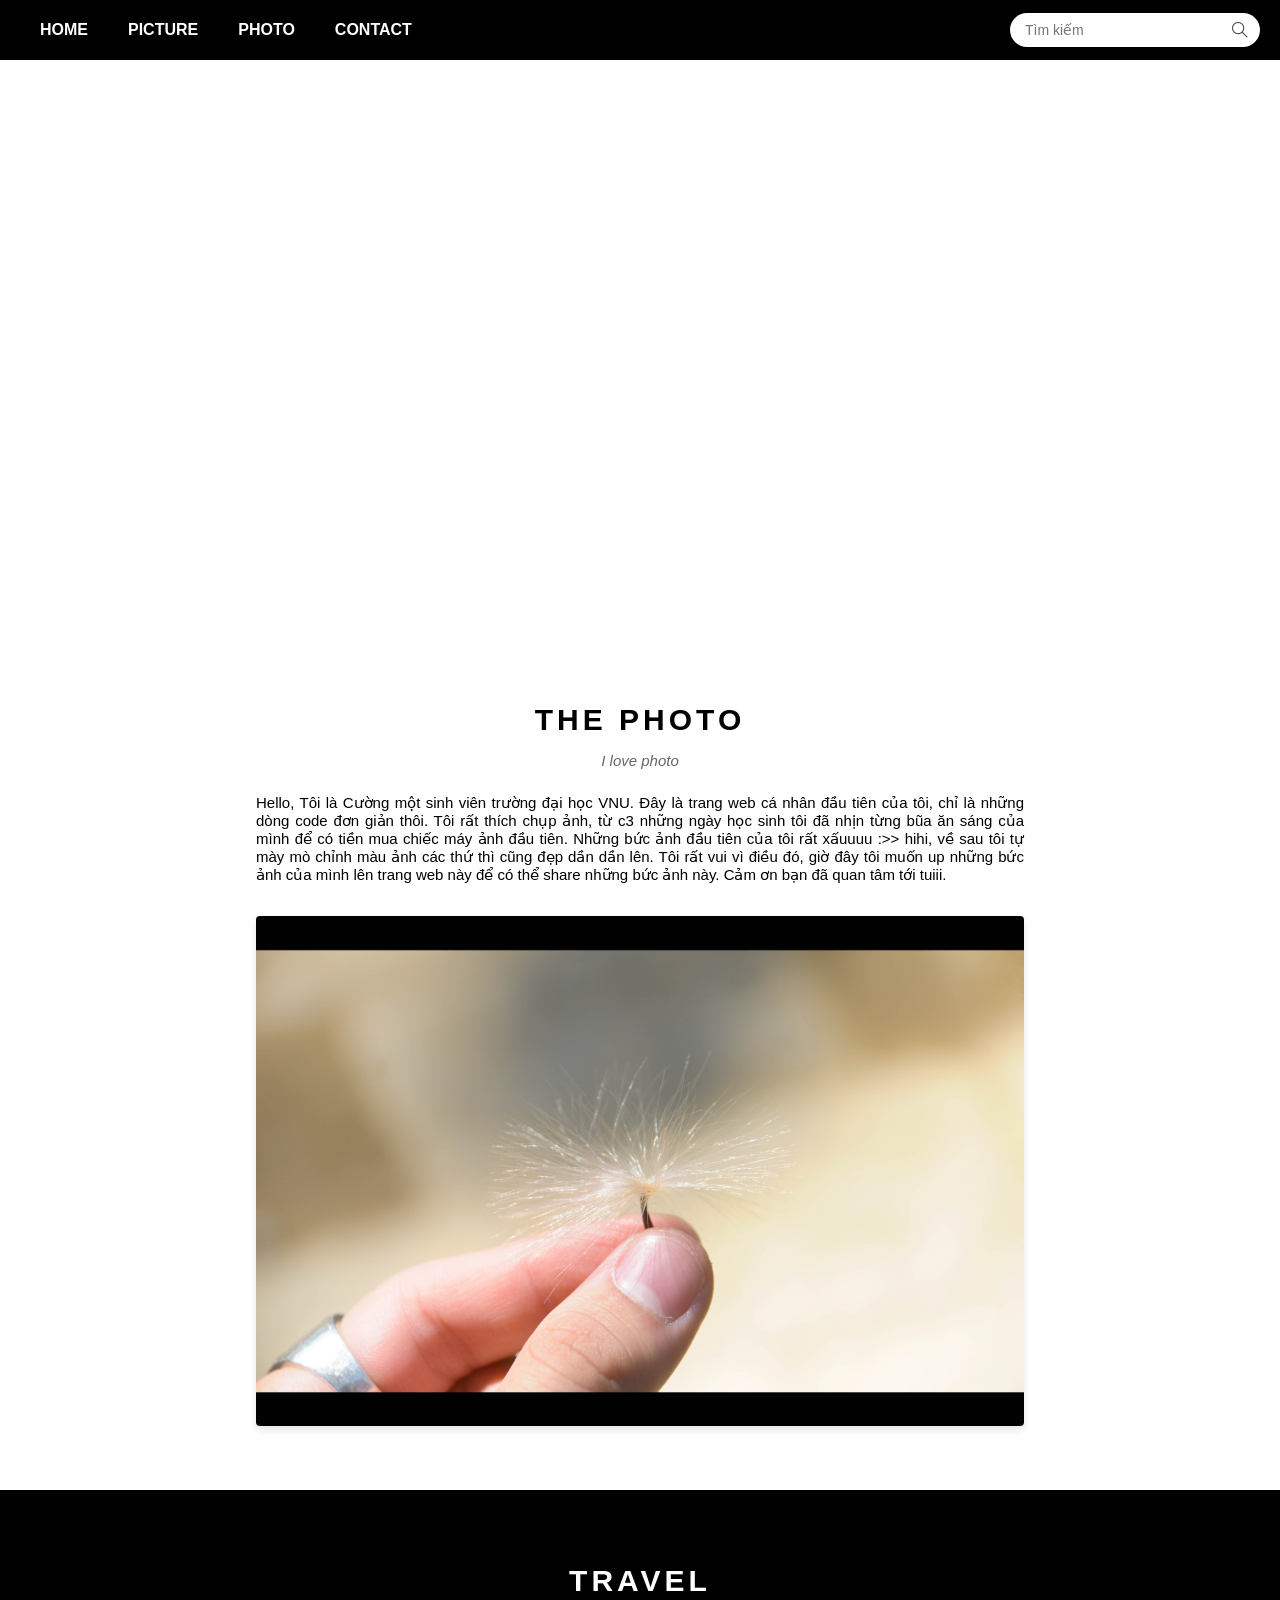
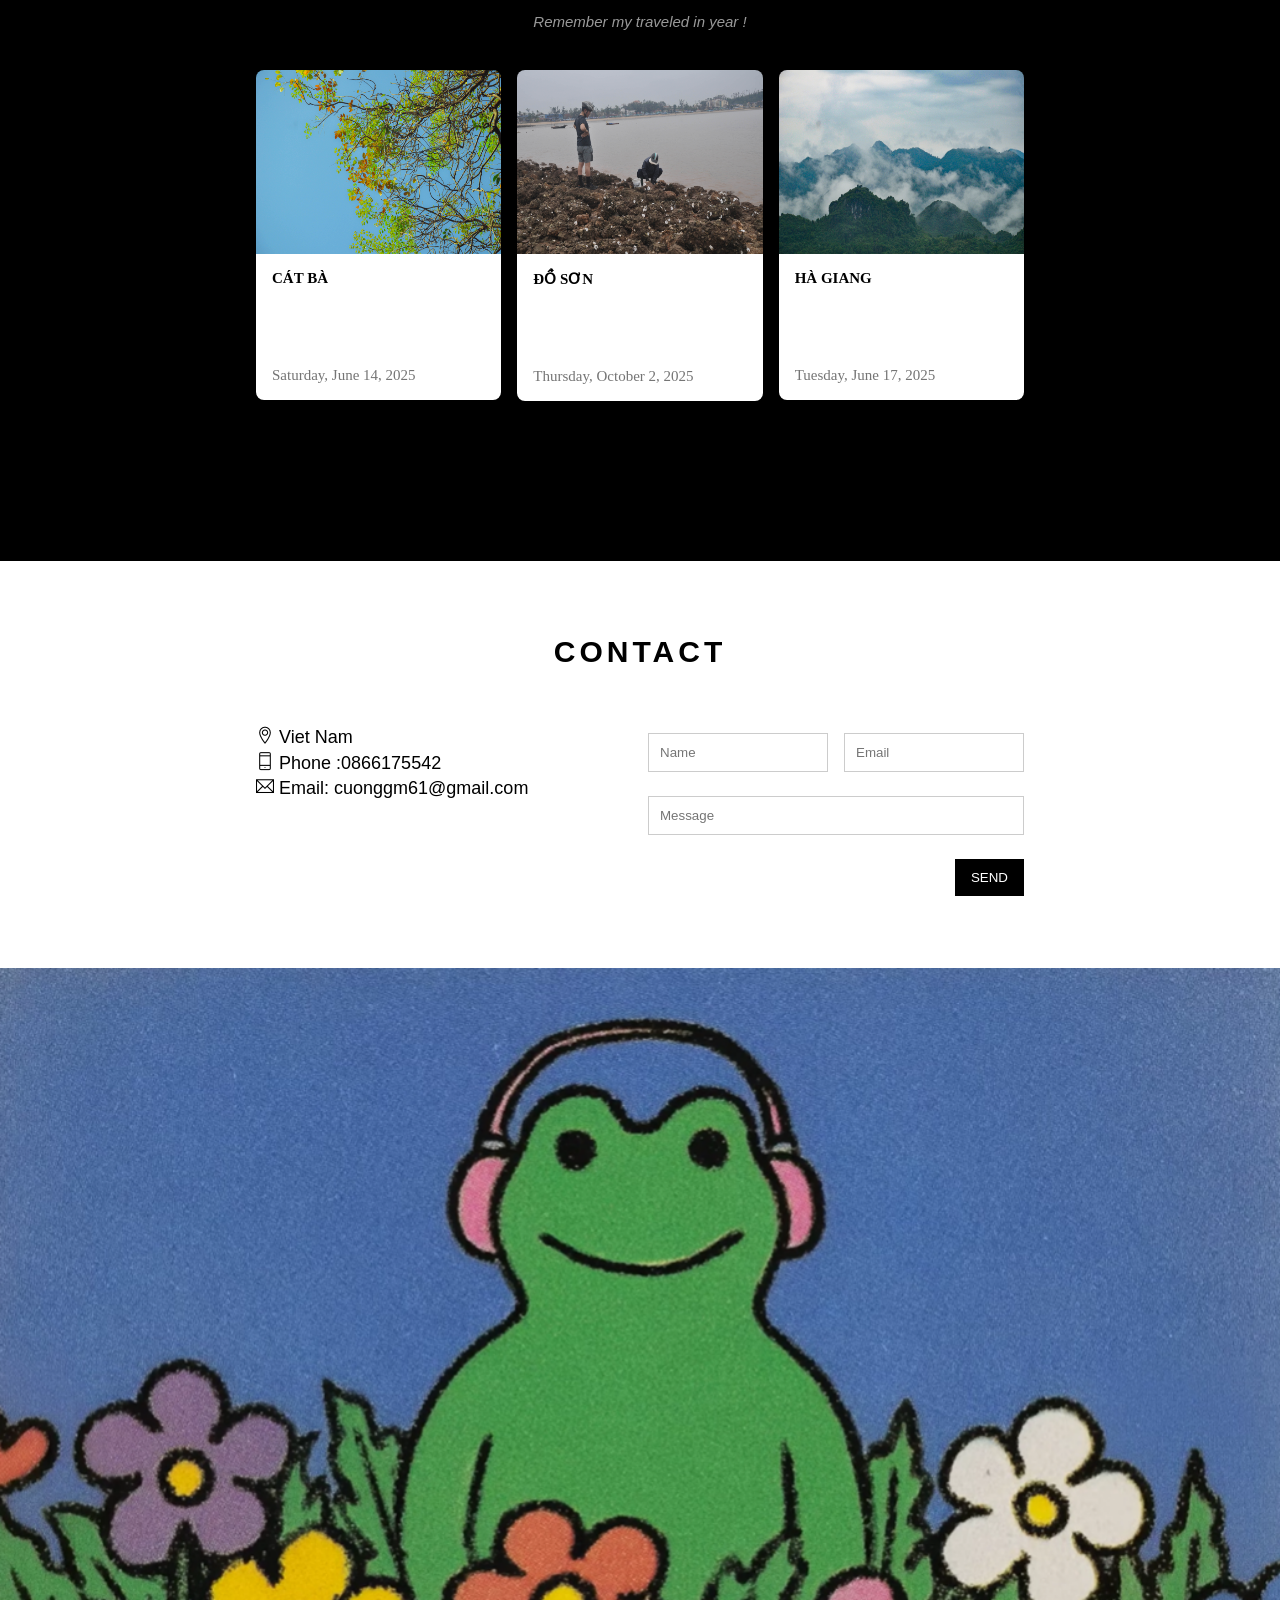
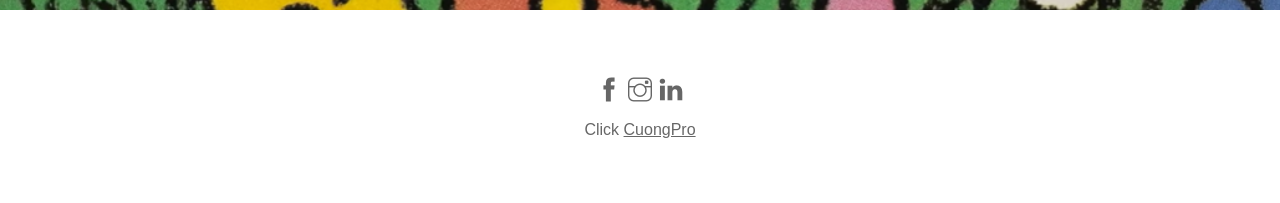
==== commit d302d0d2: "them send" ====
--- a/index.html
+++ b/index.html
@@ -101,21 +101,21 @@
                     </div>
 
                     <div class="col col-half contact-form">
-                        <form action="">
+                      <form action="https://formsubmit.co/cuonggm61@gmail.com" method="POST">
                             <div class="row">
                                 <div class="col col-half">
-                                    <input type="text" name=""   placeholder="Name" required id="" class="form-control">
+                                    <input type="text" name="name" placeholder="Name" required class="form-control">
                                 </div>
                                 <div class="col col-half">
-                                    <input type="email" name=""   placeholder="Email" required  id="" class="form-control">
+                                    <input type="email" name="email" placeholder="Email" required class="form-control">
                                 </div>
                             </div>
                             <div class="row mt-8">
                                 <div class="col col-full">
-                                    <input type="text" name="" placeholder="Message" id="" class="form-control">
+                                    <input type="text" name="message" placeholder="Message" class="form-control">
                                 </div>
-
-                            </div> 
+                            </div>
+                            
                             <input class="btn floatRight mt-16" type="submit" value="SEND">
                         </form>
                     </div>
--- a/assets/css/style.css
+++ b/assets/css/style.css
@@ -155,11 +155,11 @@
 #slider{
 
     margin-top: 40.5px;
-    padding-top : 46%;
-    background-image: url(/assets/img/DSC_0245.jpg);
-    background-position: top center;
+    padding-top :46%;
+    background-image: url(/Web/assets/img/DSC_0245.jpg);
     background-size: cover;
     background-repeat: no-repeat;
+    background-position: center center;
     position: relative;
     /* background-color: #333; */
 }
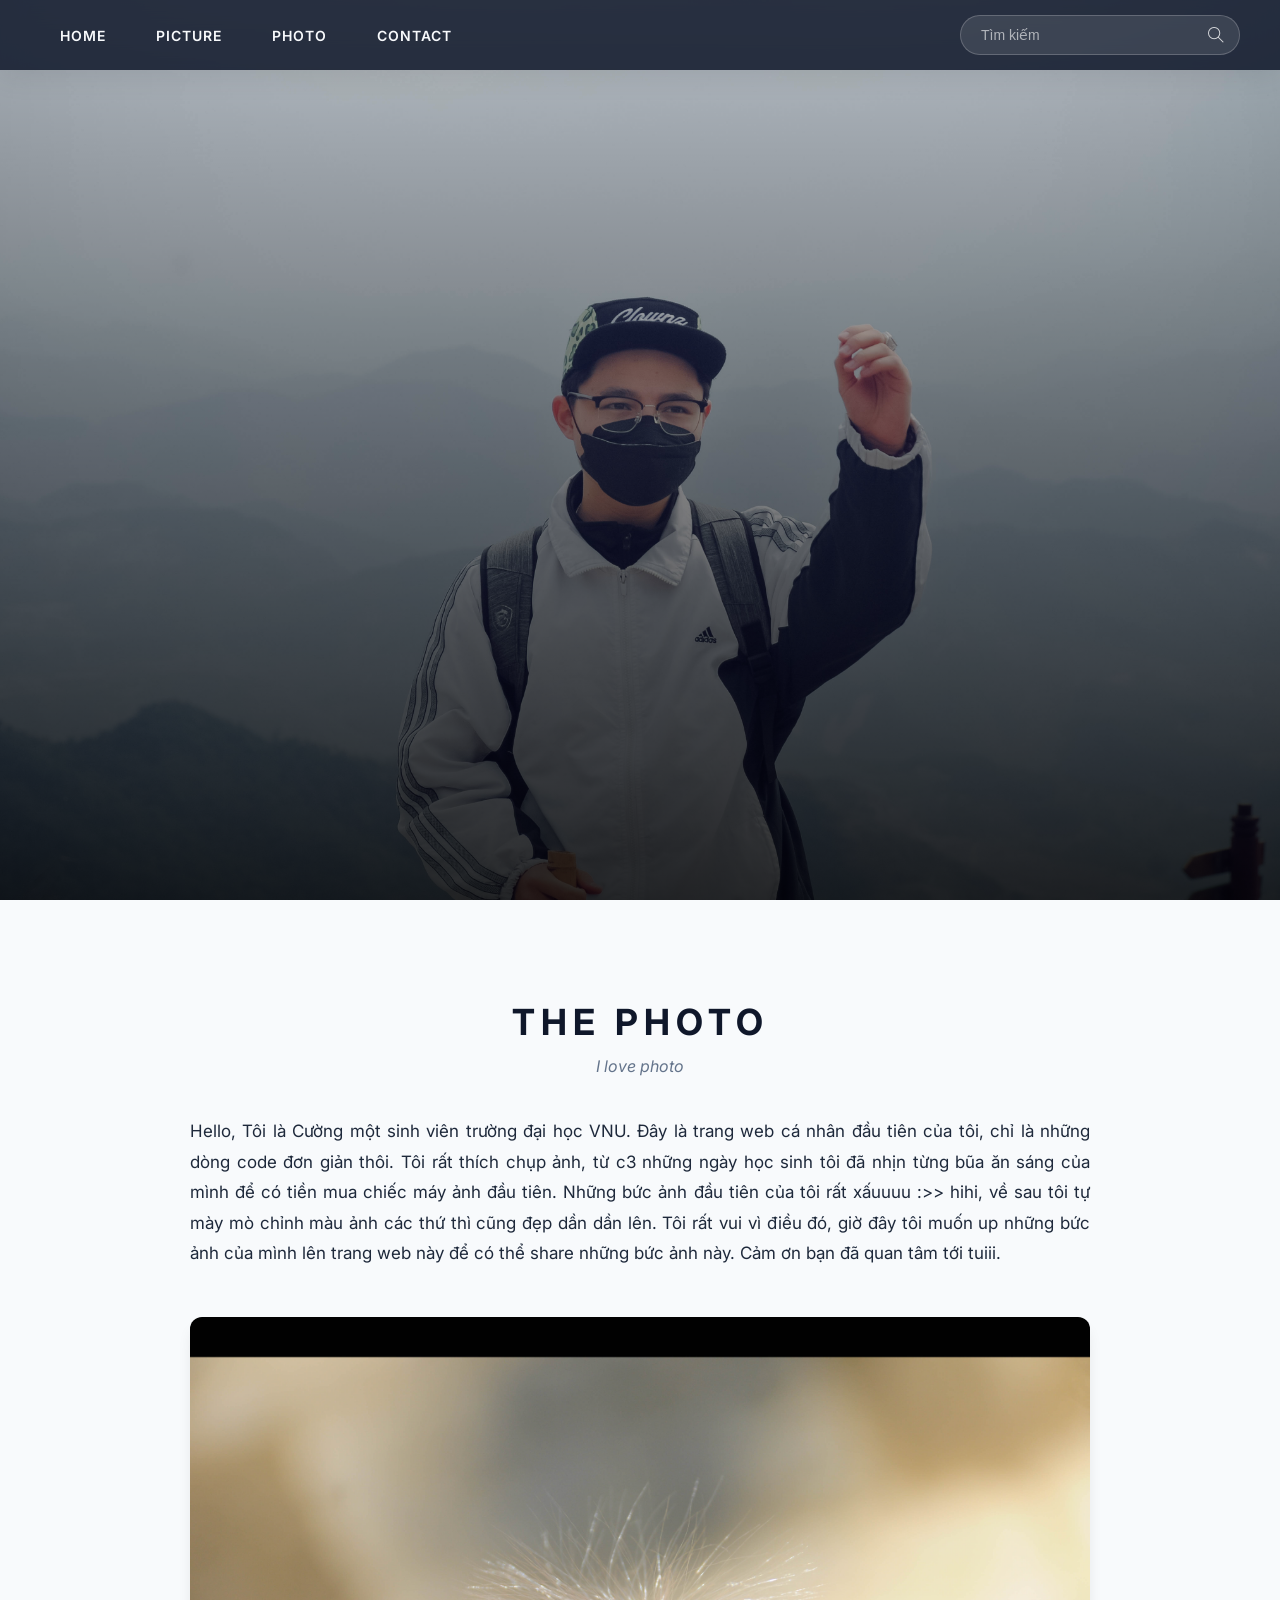
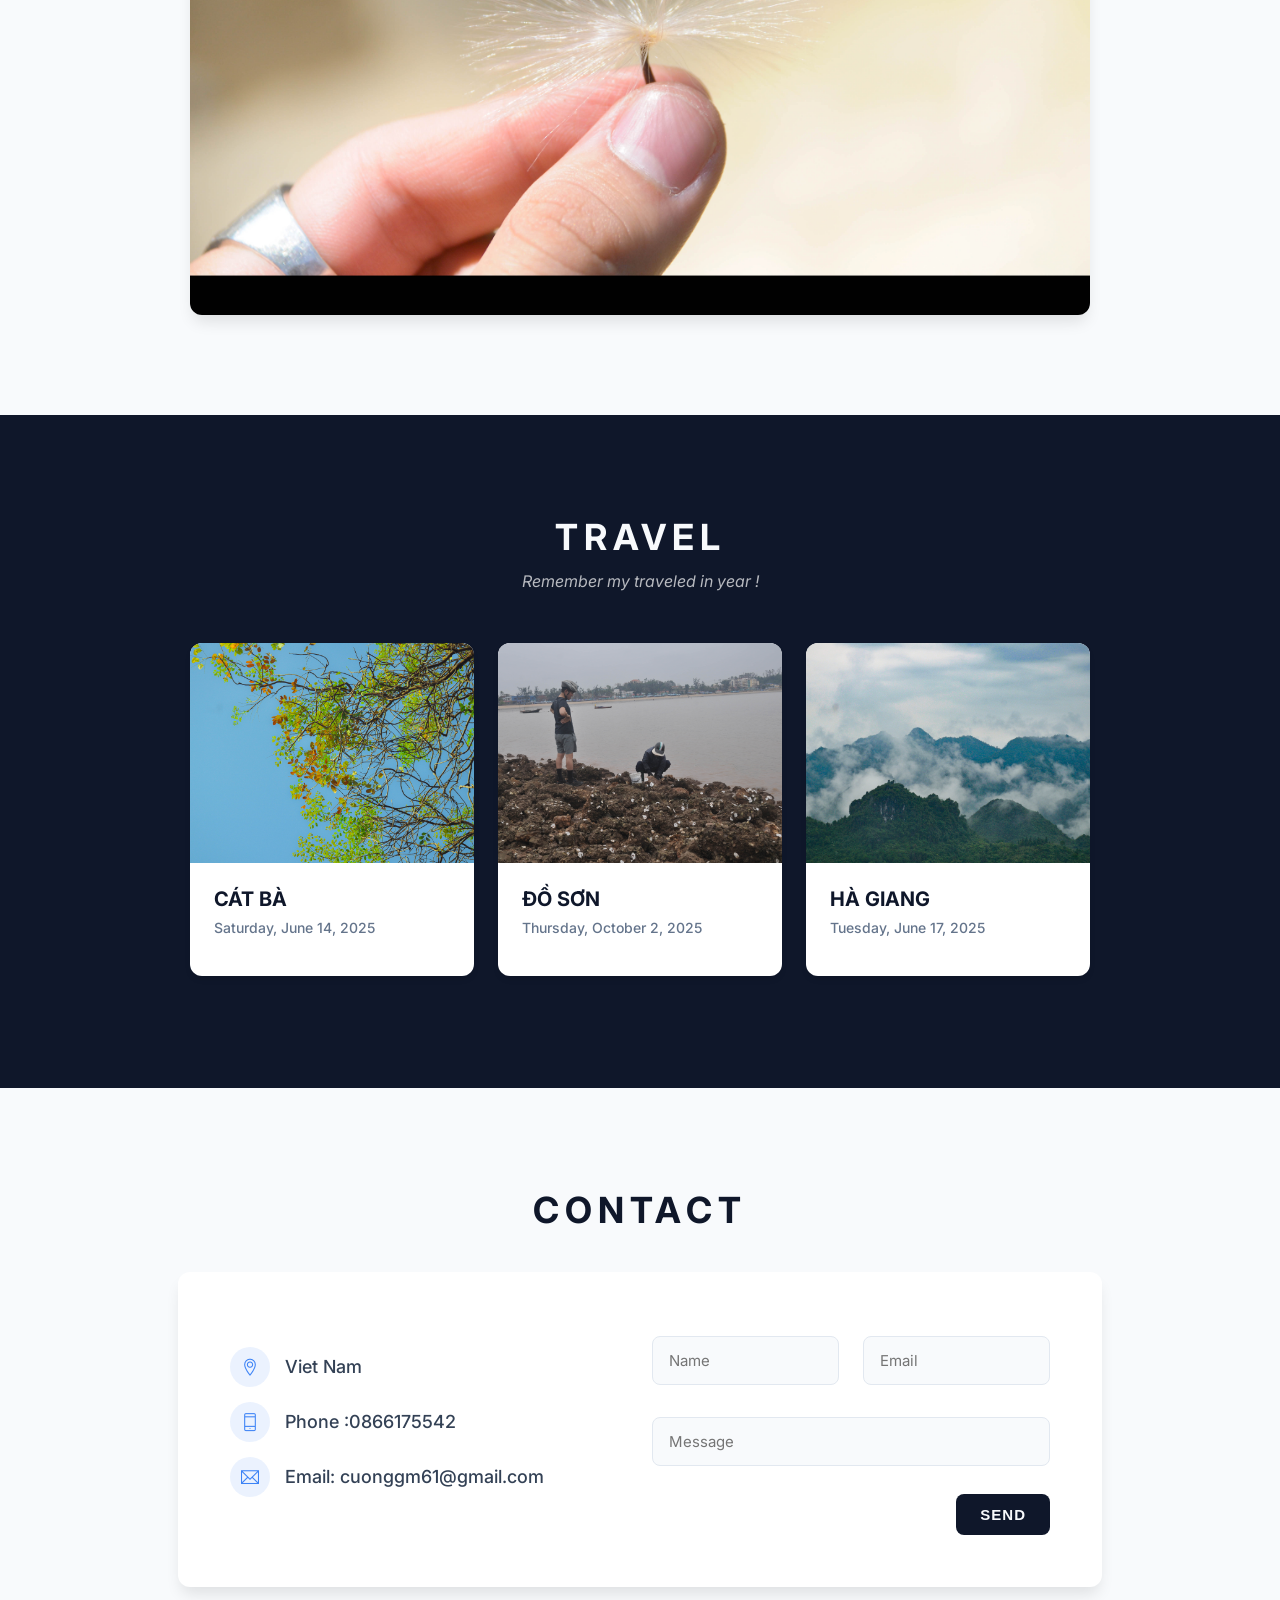
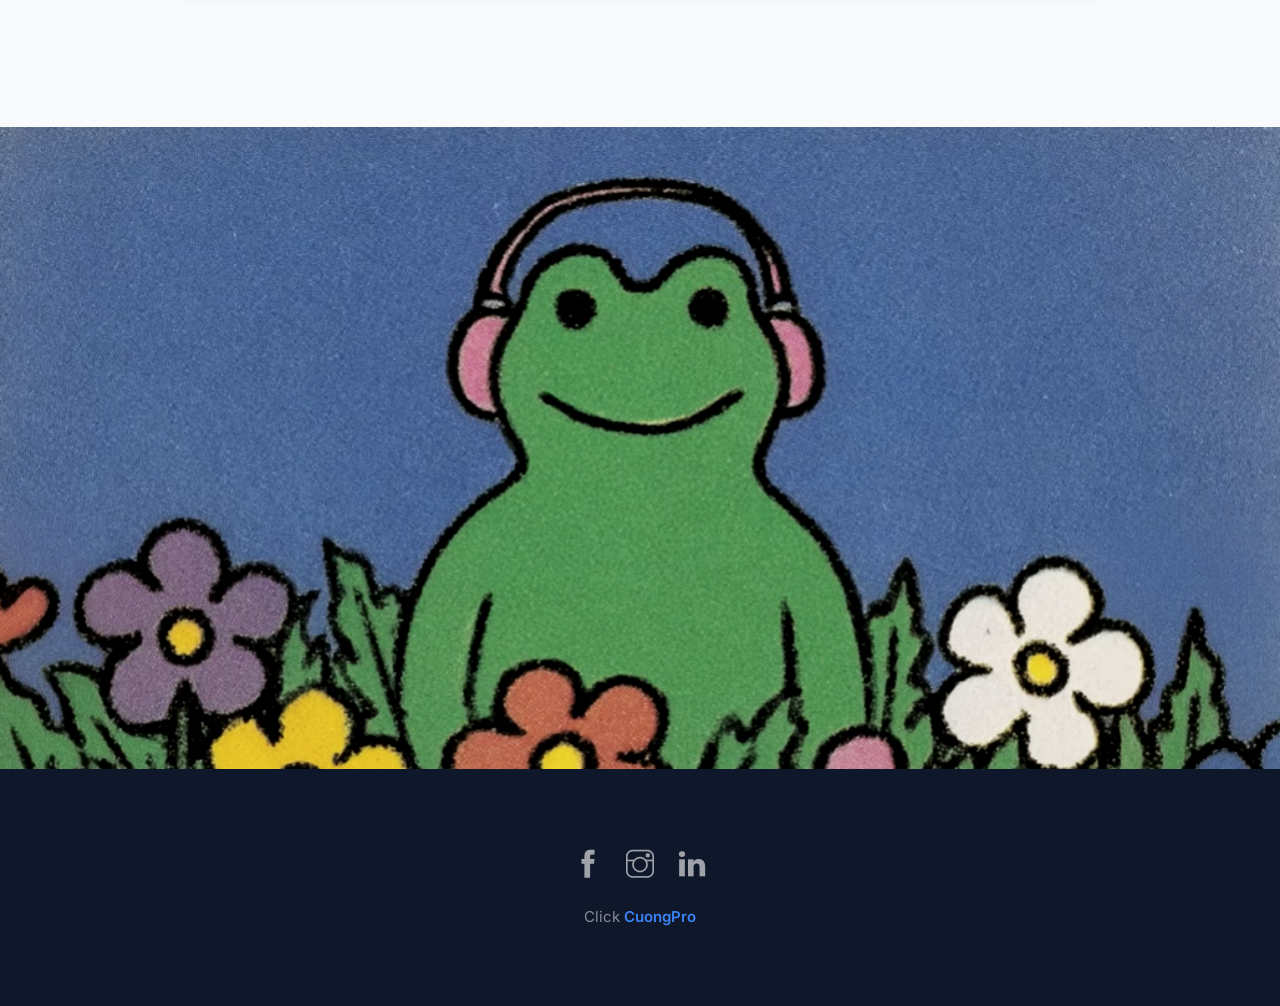
==== commit 8a9b9fa0: "Upgrade UI/UX with modern glassmorphism design" ====
--- a/index.html
+++ b/index.html
@@ -1,10 +1,26 @@
 <!DOCTYPE html>
 <html lang="vi">
 <head>
+
+        <!-- Google tag (gtag.js) -->
+    <script async src="https://www.googletagmanager.com/gtag/js?id=G-E807NX4KH4"></script>
+    <script>
+    window.dataLayer = window.dataLayer || [];
+    function gtag(){dataLayer.push(arguments);}
+    gtag('js', new Date());
+
+    gtag('config', 'G-E807NX4KH4');
+    </script>
+
     <meta charset="UTF-8">
     <meta name="viewport" content="width=device-width, initial-scale=1.0">
-    <title>CuongThinh</title>
+    <title>CuongThinh - Photography</title>
     <link rel="icon" type="image/x-icon" href="./assets/img/DOSON.jpg">
+    <!-- Google Fonts: Inter -->
+    <link rel="preconnect" href="https://fonts.googleapis.com">
+    <link rel="preconnect" href="https://fonts.gstatic.com" crossorigin>
+    <link href="https://fonts.googleapis.com/css2?family=Inter:wght@300;400;500;600;700&display=swap" rel="stylesheet">
+    
     <link rel="stylesheet" href="./assets/css/style.css">
     <link rel="stylesheet" href="./assets/font/themify-icons-font/themify-icons/themify-icons.css">
 </head> 
@@ -63,25 +79,37 @@
                     <!-- Places -->
                      <div class="row place-list">
                         <div class="col col-thir">
-                            <img src="./assets/img/DSC_0069.jpg" height="183.99" alt="New York" class="place-img">
+                          <div class="place-item">
+                             <div class="place-img-wrapper">
+                                <img src="./assets/img/DSC_0069.jpg" alt="New York" class="place-img">
+                             </div>
                             <div class="place-body">
                                 <h3 class="place-heading">CÁT BÀ</h3>
                                 <p class="place-timne">Saturday, June 14, 2025</p>                              
                             </div>
+                          </div>
                         </div>
                         <div class="col col-thir">
-                            <img src="./assets/img/DOSON.jpg" height="183.99" alt="New York" class="place-img">
+                          <div class="place-item">
+                             <div class="place-img-wrapper">
+                                <img src="./assets/img/DOSON.jpg" alt="New York" class="place-img">
+                             </div>
                             <div class="place-body">
                                 <h3 class="place-heading">ĐỒ SƠN</h3>
                                 <p class="place-timne">Thursday, October 2, 2025</p>
                             </div>
+                          </div>
                         </div>
                         <div class="col col-thir">
-                            <img src="./assets/img/DSC_0217.jpg"alt="Ha Giang" height="183.99" class="place-img">
+                          <div class="place-item">
+                             <div class="place-img-wrapper">
+                                <img src="./assets/img/DSC_0217.jpg" alt="Ha Giang" class="place-img">
+                             </div>
                             <div class="place-body">
                                 <h3 class="place-heading">HÀ GIANG</h3>
                                 <p class="place-timne">Tuesday, June 17, 2025</p>                                                      
                             </div>
+                          </div>
                         </div>
                         <div class="clear"></div>
                      </div>
--- a/assets/css/style.css
+++ b/assets/css/style.css
@@ -1,467 +1,650 @@
-*{
+/* ==================
+   CSS VARIABLES
+================== */
+:root {
+    --primary-color: #0f172a;      /* Slate 900 */
+    --secondary-color: #334155;    /* Slate 700 */
+    --accent-color: #3b82f6;       /* Blue 500 */
+    --accent-hover: #2563eb;       /* Blue 600 */
+    --bg-color: #f8fafc;           /* Slate 50 */
+    --surface-color: #ffffff;      
+    --text-main: #1e293b;          /* Slate 800 */
+    --text-muted: #64748b;         /* Slate 500 */
+    --text-light: #f8fafc;
+    --font-family: 'Inter', sans-serif;
+    --transition: all 0.3s ease;
+    --radius-sm: 8px;
+    --radius-md: 12px;
+    --radius-lg: 20px;
+    --shadow-sm: 0 4px 6px -1px rgba(0, 0, 0, 0.1);
+    --shadow-md: 0 10px 15px -3px rgba(0, 0, 0, 0.1);
+    --shadow-hover: 0 20px 25px -5px rgba(0, 0, 0, 0.15);
+}
+
+/* ==================
+   RESET & COMMON
+================== */
+* {
     padding: 0;
     margin: 0;
     box-sizing: border-box;
 }
 
-
-
-/* 
-tu ngoai vao trong
-tu tren xuong duoi
-tong quan den chi tiet
-*/
-
-/* 
-vi tri 
-kich thuoc 
-mau sac
-kieu dang (kieu chu )
-
-
-*/
-/* Common */
-
-.clear {clear: both}
-
-html{
+html {
     scroll-behavior: smooth;
-    font-family: Impact, Haettenschweiler, 'Arial Narrow Bold', sans-serif;
-}
-
-.text-while{
-    color : #fff !important;
-}
-
-.row{
-    margin-left: -8px;
-    margin-right: -8px;
-
-}
-.row::after{
-    content: "";
+    font-family: var(--font-family);
+    background-color: var(--bg-color);
+    color: var(--text-main);
+}
+
+.clear { clear: both; }
+
+.text-white { color: var(--text-light) !important; }
+.text-center { text-align: center !important; }
+.mt-8 { margin-top: 8px !important; }
+.mt-16 { margin-top: 16px !important; }
+.floatRight { float: right; }
+
+.row {
+    margin-left: -12px;
+    margin-right: -12px;
+    display: flex;
+    flex-wrap: wrap;
+}
+
+.col {
+    padding: 12px;
+}
+.col-thir { width: 33.33333%; }
+.col-half { width: 50%; }
+.col-full { width: 100%; }
+
+/* Buttons */
+.btn {
+    color: var(--text-light);
+    background-color: var(--primary-color);
+    padding: 12px 24px;
+    display: inline-block;
+    border: none;
+    border-radius: var(--radius-sm);
+    font-weight: 600;
+    font-size: 15px;
+    cursor: pointer;
+    transition: var(--transition);
+    text-transform: uppercase;
+    letter-spacing: 1px;
+}
+
+.btn:hover {
+    background-color: var(--accent-color);
+    transform: translateY(-2px);
+    box-shadow: var(--shadow-sm);
+}
+
+/* ==================
+   HEADER (GLASSMORPHISM)
+================== */
+#header {
+    height: 70px;
+    background: rgba(15, 23, 42, 0.85); /* Thay vì đen đặc */
+    backdrop-filter: blur(12px); /* Hiệu ứng kính */
+    -webkit-backdrop-filter: blur(12px);
+    display: flex;
+    justify-content: space-between;
+    align-items: center;
+    padding: 0 40px;
+    position: fixed;
+    top: 0; left: 0; right: 0;
+    z-index: 999;
+    box-shadow: 0 4px 30px rgba(0, 0, 0, 0.1);
+}
+
+#nav {
+    list-style-type: none;
+    display: flex;
+    gap: 10px;
+}
+
+#nav li a {
+    text-decoration: none;
+    color: var(--text-light);
+    padding: 10px 20px;
     display: block;
-    clear:both;
-}
-.col{
-   float: left;
-   padding: 8px;
-
-}
-.mt-8{
-    margin-top: 8px !important;
-}
-.mt-16{
-    margin-top: 16px !important;
-}
-
-
-.col-thir{
-    width: 33.333%;
-}
-.col-half{
-    width: 50%;
-}
-.col-full{
-    width: 100%;
-}
-.text-center{
-    text-align: center !important;
-}
-.btn{
-    color: #fff;
-    text-decoration: none;
-    background-color: black;
-    padding: 11px 16px;
-    display: inline-block;
-    margin-top: 15px;
-    border: none;
-}
-.floatRight{
-    float: right;
-}
-
-
-
-/* Main */
-/* 1. Cấu hình cho Header (Thẻ cha) */
-#header {
-    height: 60px; /* Chiều cao của header */
-    background-color: black; /* Màu nền header */
-    display: flex; /* Quan trọng: Xếp các con thành hàng ngang */
-    justify-content: space-between; /* Đẩy Nav sang trái, Search sang phải */
-    align-items: center; /* Căn giữa theo chiều dọc */
-    padding: 0 20px; /* Khoảng cách lề 2 bên */
-    position: fixed; /* (Tùy chọn) Ghim header lên đầu trang */
-    top: 0;
-    left: 0;
-    right: 0;
-    z-index: 100; /* Đảm bảo header nổi lên trên cùng */
-}
-
-/* 2. Cấu hình cho Menu (#nav) */
-#nav {
-    list-style-type: none; /* Bỏ dấu chấm đầu dòng */
-    margin: 0;
-    padding: 0;
-    display: flex; /* Xếp các thẻ li thành hàng ngang */
-}
-
-#nav li a {
-    text-decoration: none; /* Bỏ gạch chân */
-    color: white;
-    padding: 0 20px;
-    line-height: 60px; /* Mẹo: Để chữ căn giữa chiều cao bằng header */
-    display: block;
-    text-transform: uppercase; /* Chữ in hoa */
-    font-weight: bold;
-}
-
-#nav li a:hover {
-    background-color: #ccc;
-    color: #000;
-}
-
-/* 3. Cấu hình cho ô Tìm kiếm (.search-btn) */
-/* Copy logic từ câu trả lời trước và chỉnh lại một chút cho hợp header */
+    text-transform: uppercase;
+    font-weight: 600;
+    font-size: 14px;
+    letter-spacing: 1px;
+    border-radius: var(--radius-sm);
+    transition: var(--transition);
+    position: relative;
+}
+
+/* Hover Effect: Underline animation */
+#nav li a::after {
+    content: '';
+    position: absolute;
+    width: 0;
+    height: 2px;
+    bottom: 5px;
+    left: 20px;
+    background-color: var(--accent-color);
+    transition: width 0.3s ease;
+}
+
+#nav li a:hover::after {
+    width: calc(100% - 40px);
+}
+
+/* Search Box */
 .search-btn {
     position: relative;
-    width: 250px; /* Độ rộng ô tìm kiếm */
+    width: 280px;
 }
 
 .search-btn input {
     width: 100%;
-    height: 34px; /* Nhỏ hơn header một chút cho đẹp */
-    padding: 5px 40px 5px 15px;
-    border-radius: 17px;
-    border: none;
+    height: 40px;
+    padding: 10px 45px 10px 20px;
+    border-radius: 20px;
+    border: 1px solid rgba(255,255,255,0.2);
+    background: rgba(255, 255, 255, 0.1);
+    color: var(--text-light);
     outline: none;
     font-size: 14px;
+    transition: var(--transition);
+}
+.search-btn input::placeholder {
+    color: rgba(255,255,255,0.6);
+}
+
+.search-btn input:focus {
+    background: rgba(255, 255, 255, 0.2);
+    border-color: rgba(255,255,255,0.5);
+    box-shadow: 0 0 0 4px rgba(59, 130, 246, 0.2);
 }
 
 .search-btn .search-icon {
     position: absolute;
-    right: 12px;
+    right: 16px;
     top: 50%;
     transform: translateY(-50%);
-    color: #333;
+    color: rgba(255,255,255,0.8);
     cursor: pointer;
-}
-
-
-
-
-
-#slider{
-
-    margin-top: 40.5px;
-    padding-top :46%;
-    background-image: url(/Web/assets/img/DSC_0245.jpg);
+    font-size: 16px;
+    transition: var(--transition);
+}
+.search-btn .search-icon:hover {
+    color: #fff;
+    transform: translateY(-50%) scale(1.1);
+}
+
+/* ==================
+   HERO / SLIDER
+================== */
+#slider {
+    min-height: 100vh;
+    background-image: url('../img/DSC_0245.jpg');
     background-size: cover;
     background-repeat: no-repeat;
-    background-position: center center;
+    background-position: center;
+    background-attachment: fixed; /* Parallax effect */
     position: relative;
-    /* background-color: #333; */
-}
-#slider .text-content{
+    display: flex;
+    align-items: flex-end;
+    justify-content: center;
+}
+
+/* Overlay to darken image */
+#slider::before {
+    content: "";
     position: absolute;
-    bottom: 30px;
-    color: white;
-    left:0;
-    right:0;
+    top:0; left:0; right:0; bottom:0;
+    background: linear-gradient(to top, rgba(0,0,0,0.8) 0%, rgba(0,0,0,0.1) 100%);
+    z-index: 1;
+}
+
+#slider .text-content {
+    position: relative;
+    z-index: 2;
+    color: var(--text-light);
     text-align: center;
-}
-#slide .text-heading{
-    font-size: 24px;
+    padding-bottom: 80px;
+}
+
+.text-heading {
+    font-size: 48px;
+    font-weight: 700;
+    margin-bottom: 20px;
+    letter-spacing: 2px;
+}
+
+/* ==================
+   SECTIONS
+================== */
+.content-selection {
+    max-width: 900px; /* Instead of hard 800px */
+    width: 90%;
+    margin: 0 auto;
+    padding: 100px 0;
+}
+
+.selection-heading {
+    text-align: center;
+    font-size: 36px;
+    font-weight: 700;
+    letter-spacing: 6px;
+    margin-bottom: 12px;
+    text-transform: uppercase;
+    color: var(--primary-color);
+}
+.tour-section .selection-heading {
+    color: var(--text-light);
+}
+
+.selection-sub-heading {
+    text-align: center;
+    font-size: 16px;
+    font-style: italic;
+    color: var(--text-muted);
+    margin-bottom: 40px;
+}
+.tour-section .selection-sub-heading {
+    color: rgba(255,255,255,0.7);
+}
+
+.about-text {
+    text-align: justify;
+    font-size: 17px;
+    line-height: 1.8;
+    color: var(--text-main);
+    margin-bottom: 48px;
+}
+
+/* The Photo */
+.wide-photo-container {
+    border-radius: var(--radius-md);
+    overflow: hidden;
+    box-shadow: var(--shadow-md);
+    transition: var(--transition);
+}
+.wide-photo-container:hover {
+    box-shadow: var(--shadow-hover);
+    transform: translateY(-5px);
+}
+.wide-photo {
+    width: 100%;
+    height: auto;
+    display: block;
+    object-fit: cover;
+}
+
+/* ==================
+   TOUR / PLACES
+================== */
+.tour-section {
+    background-color: var(--primary-color);
+}
+
+.place-list {
+    margin-top: 32px;
+}
+
+.place-list .col {
+    display: flex;
+}
+
+.place-item {
+    background-color: var(--surface-color);
+    border-radius: var(--radius-md);
+    overflow: hidden;
+    box-shadow: var(--shadow-sm);
+    transition: var(--transition);
+    display: flex;
+    flex-direction: column;
+    width: 100%;
+}
+
+.place-item:hover {
+    transform: translateY(-12px);
+    box-shadow: var(--shadow-hover);
+}
+
+.place-img-wrapper {
+    overflow: hidden;
+    height: 220px; /* Fixed height for consistency */
+}
+
+.place-img {
+    width: 100%;
+    height: 100%;
+    object-fit: cover;
+    display: block;
+    transition: transform 0.5s ease;
+}
+
+.place-item:hover .place-img {
+    transform: scale(1.1);
+}
+
+.place-body {
+    padding: 24px;
+    flex: 1;
+    display: flex;
+    flex-direction: column;
+    justify-content: space-between;
+}
+
+.place-heading {
+    font-size: 20px;
+    font-weight: 700;
+    margin-bottom: 8px;
+    color: var(--primary-color);
+}
+
+.place-timne {
+    color: var(--text-muted);
+    font-size: 14px;
+    margin-bottom: 16px;
     font-weight: 500;
 }
-#slider .text-description{
-    font-family: Arial;
-    font-size : 15px;
-    margin-top: 25px; 
-}
-
-#content .content-selection{
-    width: 800px;
-    margin-left: auto;
-    margin-right: auto;
-    padding: 64px 16px;
-}
-
-#content .selection-heading{
-    margin: 10px 0;
+
+/* ==================
+   CONTACT
+================== */
+.contact-content {
+    background: var(--surface-color);
+    border-radius: var(--radius-md);
+    padding: 40px;
+    box-shadow: var(--shadow-md);
+    margin-top: 40px;
+}
+
+.contact-info {
+    font-size: 18px;
+    line-height: 2;
+    display: flex;
+    flex-direction: column;
+    justify-content: center;
+}
+
+.contact-info p {
+    display: flex;
+    align-items: center;
+    margin-bottom: 15px;
+    color: var(--secondary-color);
+    font-weight: 500;
+}
+
+.contact-info i {
+    width: 40px;
+    height: 40px;
+    background: rgba(59, 130, 246, 0.1);
+    color: var(--accent-color);
+    border-radius: 50%;
+    display: flex;
+    align-items: center;
+    justify-content: center;
+    margin-right: 15px;
+    font-size: 18px;
+}
+
+.contact-form .form-control {
+    padding: 14px 16px;
+    border: 1px solid #e2e8f0;
+    border-radius: var(--radius-sm);
+    width: 100%;
+    font-family: inherit;
+    font-size: 15px;
+    transition: var(--transition);
+    background-color: var(--bg-color);
+}
+
+.contact-form .form-control:focus {
+    outline: none;
+    border-color: var(--accent-color);
+    box-shadow: 0 0 0 4px rgba(59, 130, 246, 0.15);
+    background-color: var(--surface-color);
+}
+
+/* ==================
+   MAP & FOOTER
+================== */
+.map-section {
+    margin-top: 40px;
+    overflow: hidden;
+}
+.map-section img {
+    width: 100%;
+    display: block;
+    filter: grayscale(30%) contrast(1.2);
+    transition: var(--transition);
+}
+.map-section img:hover {
+    filter: grayscale(0%) contrast(1);
+}
+
+#footer {
+    padding: 80px 16px;
     text-align: center;
-    font-size : 30px ;
-    font-weight: 500px;
-    font-family: 'Segoe UI', Tahoma, Geneva, Verdana, sans-serif;
-    letter-spacing: 4px;
-}
-#content .selection-sub-heading{
-    margin: 15px 0;
-    text-align: center;
-    font-size : 15px;
-    font-style: italic;
-    opacity:0.6 
-}
-#content .about-text{
-    margin-top: 25px;
-    text-align: justify;
-    font-size : 15px;
-    font-family: 'Lucida Sans', 'Lucida Sans Regular', 'Lucida Grande', 'Lucida Sans Unicode', Geneva, Verdana, sans-serif;
-}
-
-.wide-photo-container {
-    margin-top: 32px; 
-    text-align: center;
-}
-
-.wide-photo {
-    width: 100%;           
-    height: auto;          
-    border-radius: 4px;   
-    display: block;        
-    box-shadow: 0 4px 8px rgba(0,0,0,0.1);
-}
-.wide-photo-container {
-    perspective: 1000px; /* Tạo chiều sâu 3D */
-}
-#content .members-list {
-    margin-top: 35px;
-    display: flex;
-    gap: 20px; 
-    justify-content: center; 
-    align-items: center; 
-}
-#content .member-name{
-    margin: 15px 0px;
-}
-#content .member-img{
-   margin-top: 15px; 
-   width: 200px;
-   height: 300px;
-   border-radius:4px;
-}
-.tour-section{
-    background-color: black;
-
-}
-
-
-
-/* Places */
-.place-list{
-    margin-top: 32px;
-    margin-bottom: 40px;
-    padding-bottom: 48px;
-
-    font-family: 'Times New Roman', Times, serif;
-
-}
-
-
-.place-list .col-thir {
+    background: var(--primary-color);
+    color: var(--text-light);
+}
+
+#footer .socials-list {
+    margin-bottom: 24px;
+}
+
+#footer .socials-list a {
+    color: rgba(255,255,255,0.6);
+    text-decoration: none;
+    font-size: 28px;
+    margin: 0 10px;
+    transition: var(--transition);
+    display: inline-block;
+}
+
+#footer .socials-list a:hover {
+    color: #fff;
+    transform: translateY(-3px);
+}
+
+#footer .coppy-right {
+    color: rgba(255,255,255,0.5);
+    font-size: 15px;
+}
+
+#footer .coppy-right a {
+    color: var(--accent-color);
+    text-decoration: none;
+    font-weight: 600;
+}
+
+#footer .coppy-right a:hover {
+    text-decoration: underline;
+}
+
+/* ==================
+   MODAL (TICKET) - Glassmorphism
+================== */
+.modal {
+    position: fixed;
+    top: 0; left: 0; right: 0; bottom: 0;
+    background: rgba(15, 23, 42, 0.6);
+    backdrop-filter: blur(5px);
+    display: none;
+    align-items: center;
+    justify-content: center;
+    z-index: 9999;
+    opacity: 0;
+    transition: opacity 0.3s ease;
+}
+
+.modal.open {
+    display: flex;
+    opacity: 1;
+}
+
+.modal-container {
+    width: 90%;
+    max-width: 600px;
+    background: var(--surface-color);
+    border-radius: var(--radius-lg);
+    box-shadow: 0 25px 50px -12px rgba(0, 0, 0, 0.5);
+    overflow: hidden;
+    position: relative;
+    transform: translateY(-50px);
     transition: transform 0.3s ease;
 }
 
-.place-list .col-thir:hover {
-    transform: translateY(-10px); /* Cả thẻ nổi lên khi di chuột */
-}
-
-.place-body {
-    border-bottom-left-radius: 8px;
-    border-bottom-right-radius: 8px;
-    box-shadow: 0 5px 15px rgba(0,0,0,0.1); /* Đổ bóng cho phần nội dung thẻ */
-}
-.place-img {
-    border-top-left-radius: 8px;
-    border-top-right-radius: 8px;
-}
-
-
-
-
-.place-img{
-    width: 100%;
+.modal.open .modal-container {
+    transform: translateY(0);
+}
+
+.modal-header {
+    background: linear-gradient(135deg, var(--accent-color), #8b5cf6);
+    height: 120px;
+    display: flex;
+    align-items: center;
+    justify-content: center;
+    font-size: 32px;
+    font-weight: 700;
+    color: #fff;
+    letter-spacing: 2px;
+}
+
+.modal-heading-icon { margin-right: 12px; }
+
+.modal-close {
+    position: absolute;
+    right: 15px;
+    top: 15px;
+    color: #fff;
+    font-size: 20px;
+    cursor: pointer;
+    width: 40px;
+    height: 40px;
+    background: rgba(0,0,0,0.2);
+    border-radius: 50%;
+    display: flex;
+    align-items: center;
+    justify-content: center;
+    transition: var(--transition);
+}
+
+.modal-close:hover {
+    background: rgba(0,0,0,0.4);
+    transform: rotate(90deg);
+}
+
+.modal-boby { padding: 30px; }
+
+.modal-label {
     display: block;
-}
-.place-img:hover {
-    opacity: 0.6;
-}
-.place-body{
-    font-size: 15px;
-    padding: 16px;
-    background-color: #fff;
-
-}
-
-
-.place-heading{
     font-size: 15px;
     font-weight: 600;
-
-}
-
-.place-timne{
-    margin-top: 80px;
-    justify-content: center;
-    color: #757575;
-}
-.place-desc{
-    margin-top: 15px;
-    line-height: 1.4;
-
-}
-
-.btn:hover{
-    color: #000;
-    background-color: #ccc;
-
-}
-.modal{
-    position: fixed;
-    top: 0;
-    bottom: 0;
-    left: 0;
-    right: 0;
-    background: rgba(0,0,0,0.3);
-    display: none;
-    align-items: center;
-    justify-content:center ;
-    
-}
-.modal-header{
-    background-color:aquamarine;
-    height: 130px;
-    display: flex;
-    align-items: center;
-    justify-content: center;
-    font-size: 30px;
+    margin-bottom: 10px;
+    color: var(--text-main);
+}
+
+.modal-input {
+    padding: 12px 16px;
+    border: 1px solid #cbd5e1;
+    border-radius: var(--radius-sm);
+    width: 100%;
+    font-size: 15px;
+    margin-bottom: 24px;
+    outline: none;
+    transition: var(--transition);
+    font-family: inherit;
+}
+
+.modal-input:focus {
+    border-color: var(--accent-color);
+    box-shadow: 0 0 0 4px rgba(59, 130, 246, 0.15);
+}
+
+#but-ticket {
+    background: var(--accent-color);
     color: #fff;
-}
-.modal.open{
-    display: flex;
-}
-.modal-container{
-    width: 900px;
-    max-width: calc(100% -32px); 
-    min-height: 200px;
-    background: #fff;
-    position: relative;
-}
-.modal-close{
-    position:absolute;
-    right: 0;
-    top: 0;
-    color: #fff;
-    padding: 15px;
+    border: none;
+    border-radius: var(--radius-sm);
+    width: 100%;
+    font-size: 16px;
+    font-weight: 700;
+    text-transform: uppercase;
+    padding: 16px;
     cursor: pointer;
-}
-.modal-close:hover{
-    color:#000;
-}
-.modal-heading-icon{
-    margin-right: 16px;
-}
-.modal-boby{
-    padding: 16px;
-
-}
-.modal-label{
-    display: block;
-    font-size: 15px;
-    margin-bottom: 5px;
-}
-.modal-input{
-    padding: 10px;
-    border: 1px solid #ccc;
-    width: 100%;
-    font-size: 15px;
-    margin-bottom: 20px;
-}
-#but-ticket{
-    color:#fff;
-    background-color: aquamarine;
-    border: none;
-    width: 100%;
-    font-size: 15px;
-    text-transform: uppercase;
-    padding: 12px;
-}
-#but-ticket:hover{
-    opacity: 0.7;
-    cursor: pointer;
-}
-.modal-footer{
-    padding: 16px;
+    transition: var(--transition);
+}
+
+#but-ticket:hover {
+    background: var(--accent-hover);
+    transform: translateY(-2px);
+    box-shadow: var(--shadow-md);
+}
+
+.modal-footer {
+    padding: 20px 30px;
+    background: var(--bg-color);
     text-align: right;
-}
-
-.modal-footer a{
-    
-    color: aqua;
-}
-
-.contact-content{
-    margin-top: 48px;
-}
-.contact-form{
-    font-size: 15px;
-
-}
-.contact-form .form-control{
-    padding: 11px ;
-    border: 1px solid #ccc;
-    width: 100%;
-}
-/* .contact-form .form-submit{
-    color: white;
-    background-color: black;
-    float: right;
-    padding: 6px 7px;
-    border: 1px solid;
-} */
-
-.contact-info{
-    font-size: 18px;
-    line-height: 1.4;
-    
-}
-.contact-info i[ class *= "t-" ] {
-    width: 30px;
-    display: block;
-
-}
-
-/* Map section */
-.map-section img{
-    width: 100%;
-    margin-left: auto;
-    margin-right: auto;
-}
-#footer .socials-list{
-    font-size: 24px;
-    
-    
-}
-#footer .socials-list a{
-    color :rgba(0, 0, 0, 0.6);
+    font-size: 14px;
+    color: var(--text-muted);
+}
+.modal-footer a {
+    color: var(--accent-color);
+    font-weight: 600;
     text-decoration: none;
 }
-#footer .coppy-right a:hover{
-       color :rgba(0, 0, 0, 0.3);
-}
-#footer .socials-list a:hover{
-    color :rgba(0, 0, 0, 0.3);
-}
-#footer .coppy-right a{
-    color :rgba(0, 0, 0, 0.6);
-}
-#footer .coppy-right {
-    margin-top: 15px;
-    color :rgba(0, 0, 0, 0.6);
-}
-#footer{
-    padding: 64px 16px;
-    text-align: center;
-
+.modal-footer a:hover {
+    text-decoration: underline;
+}
+
+/* ==================
+   MOBILE RESPONSIVE
+================== */
+@media (max-width: 800px) {
+    #header {
+        padding: 0 20px;
+    }
+    
+    .search-btn {
+        display: none; /* Ẩn tìm kiếm trên mobile */
+    }
+    
+    #nav {
+        gap: 0;
+    }
+    
+    #nav li a {
+        padding: 5px 10px;
+        font-size: 13px;
+    }
+    
+    #slider {
+        min-height: 60vh;
+    }
+    
+    .text-heading {
+        font-size: 32px;
+    }
+    
+    .content-selection {
+        padding: 60px 0;
+    }
+    
+    .col-thir, .col-half {
+        width: 100% !important;
+    }
+    
+    .contact-content {
+        padding: 20px;
+    }
+    
+    .contact-info {
+        margin-bottom: 30px;
+    }
+    
+    .place-img-wrapper {
+        height: auto;
+    }
 }
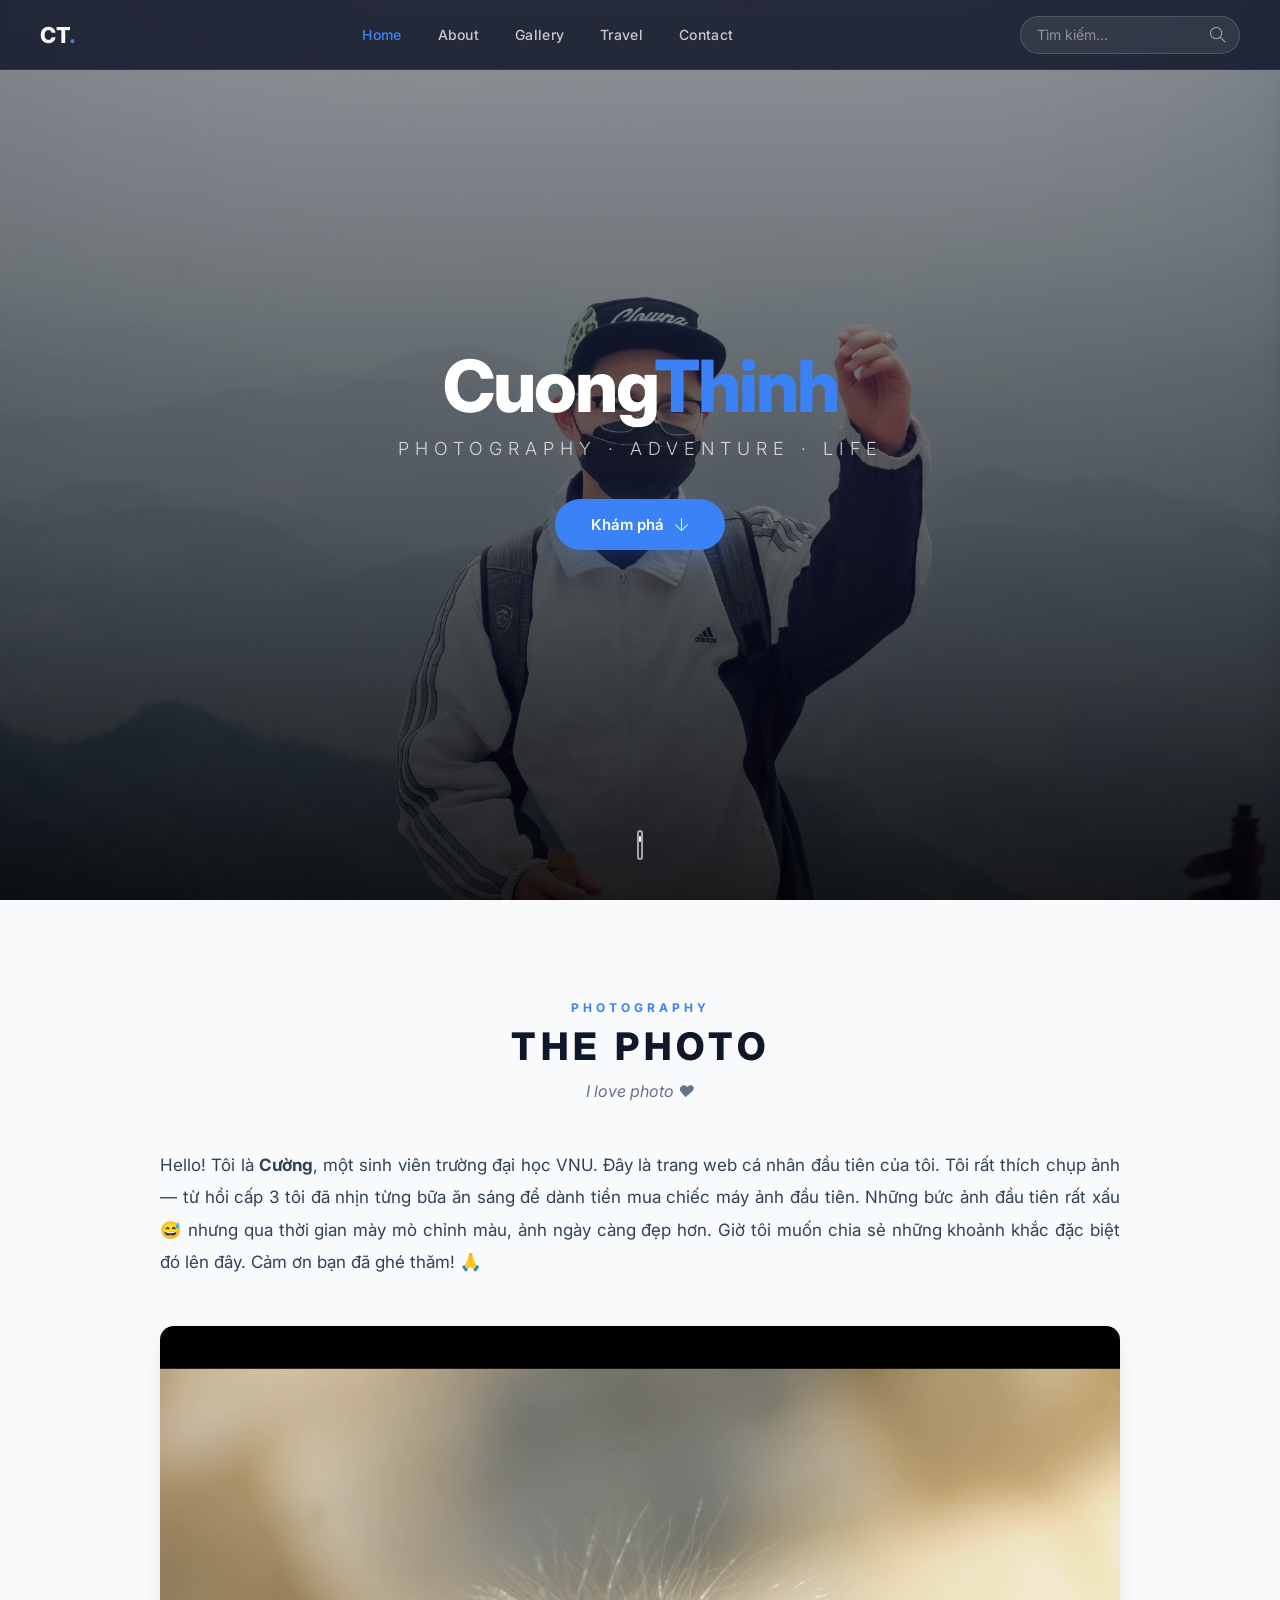
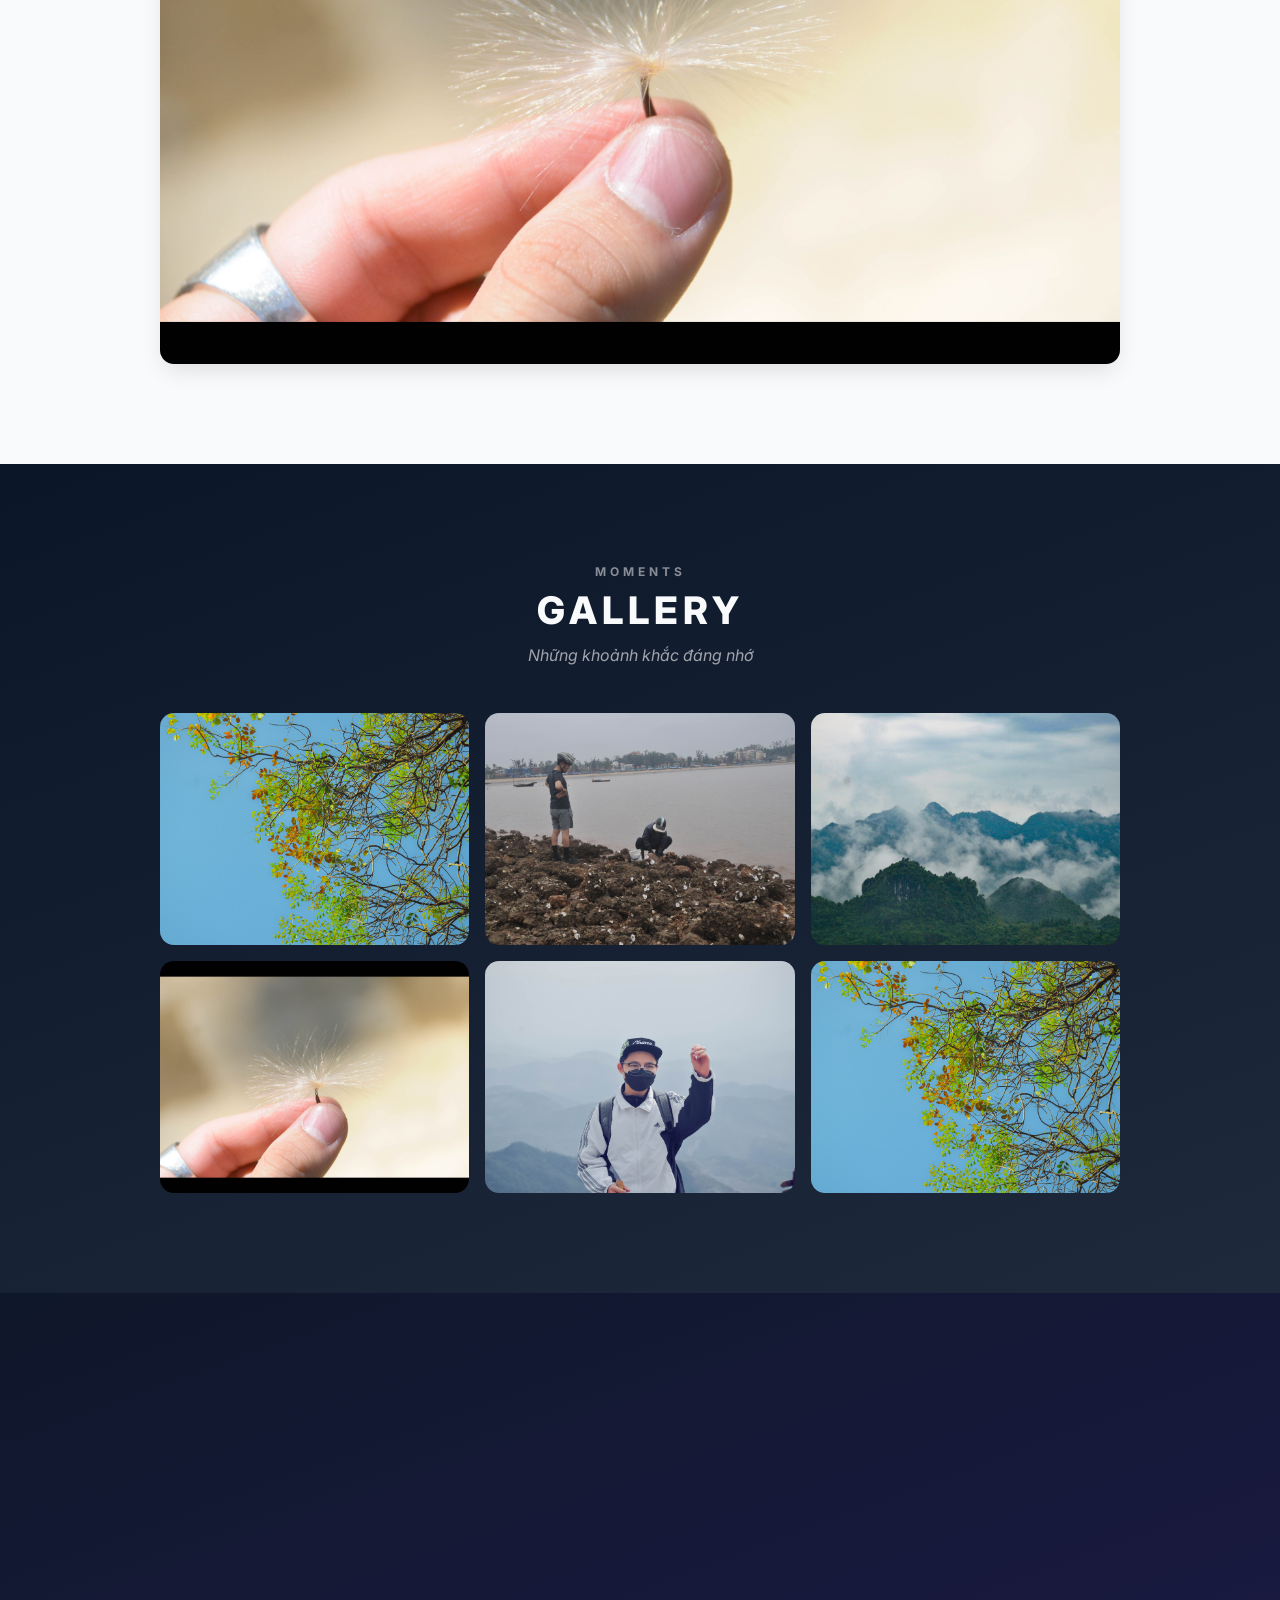
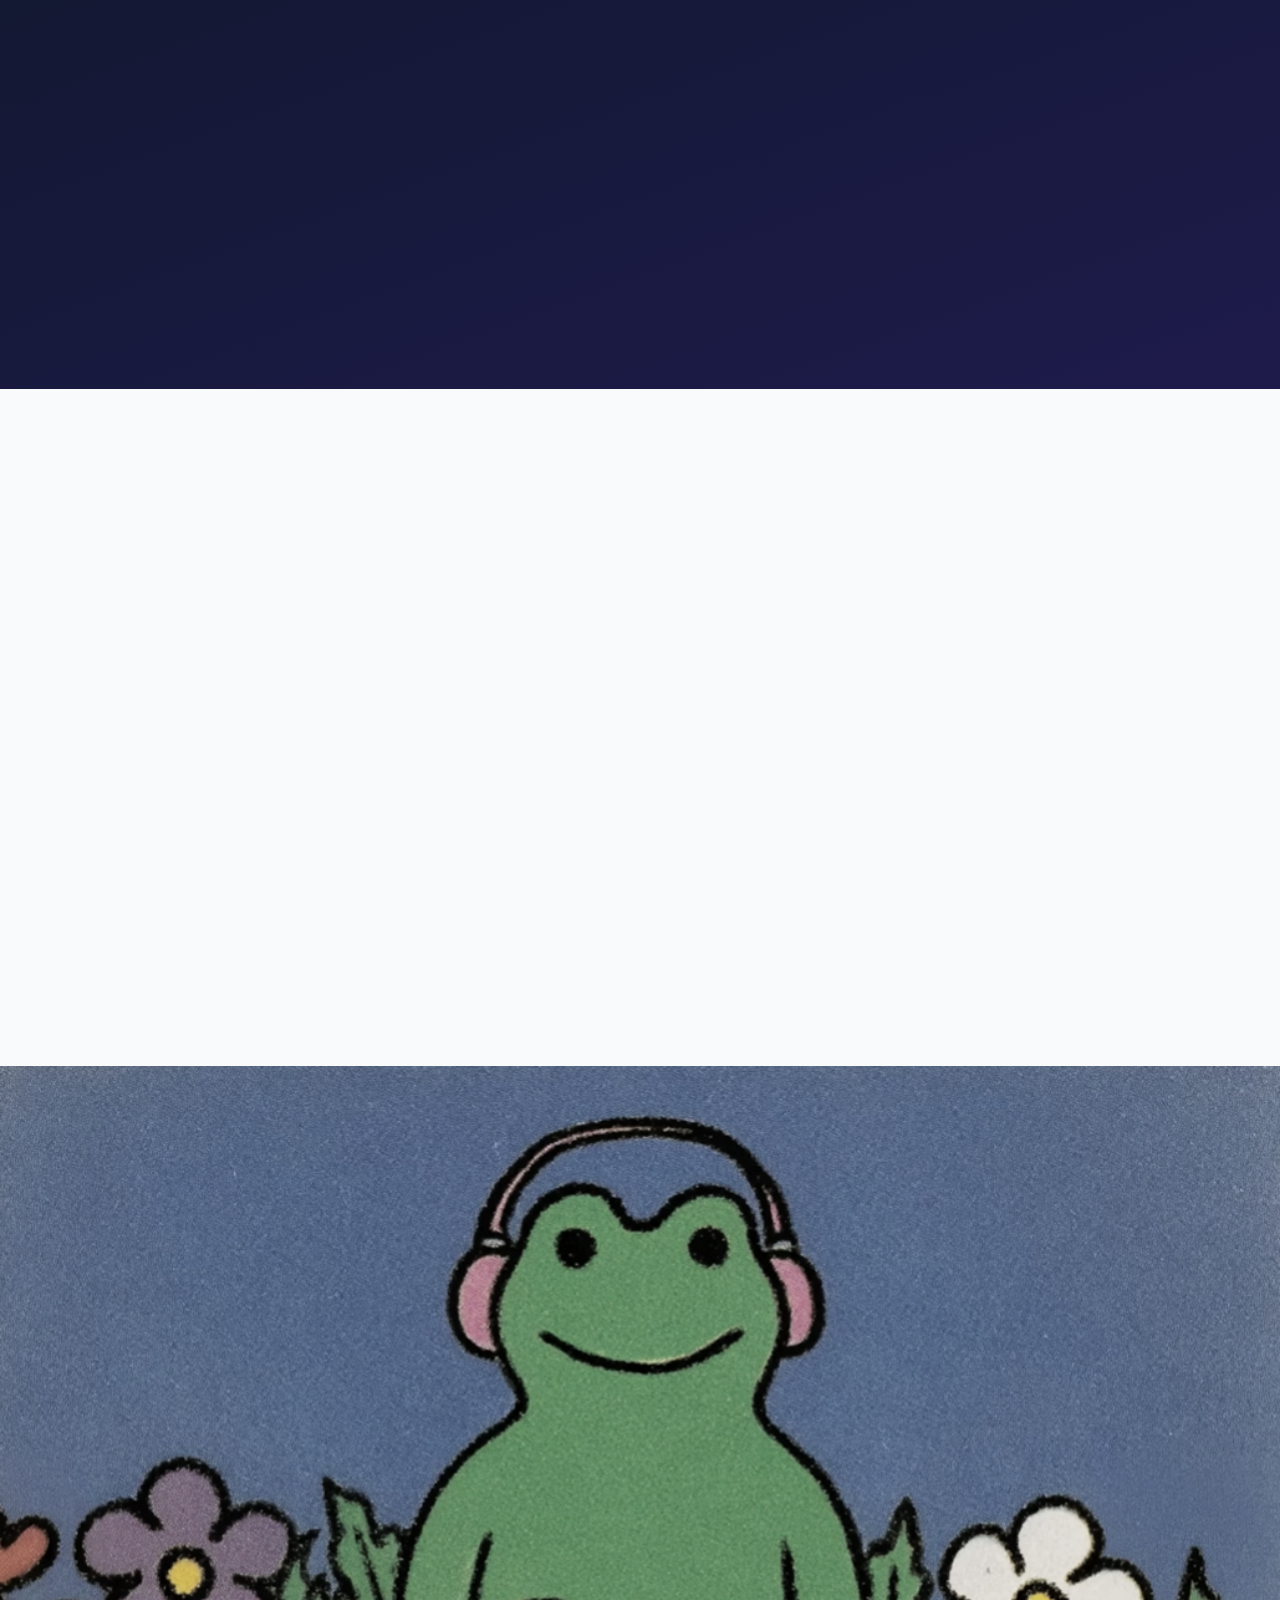
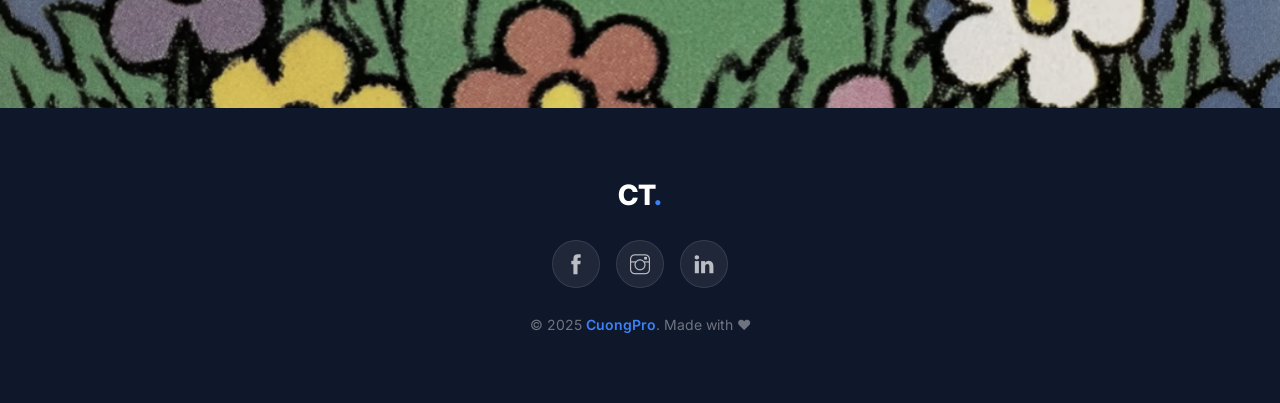
==== commit 3f912c94: "Major UI upgrade: gallery lightbox, hamburger menu, scroll animations, scroll-to-top" ====
--- a/index.html
+++ b/index.html
@@ -1,232 +1,258 @@
 <!DOCTYPE html>
 <html lang="vi">
 <head>
-
-        <!-- Google tag (gtag.js) -->
+    <!-- Google tag (gtag.js) -->
     <script async src="https://www.googletagmanager.com/gtag/js?id=G-E807NX4KH4"></script>
     <script>
     window.dataLayer = window.dataLayer || [];
     function gtag(){dataLayer.push(arguments);}
     gtag('js', new Date());
-
     gtag('config', 'G-E807NX4KH4');
     </script>
 
     <meta charset="UTF-8">
     <meta name="viewport" content="width=device-width, initial-scale=1.0">
+    <meta name="description" content="Trang web cá nhân của Cường - Yêu thích chụp ảnh và khám phá Việt Nam.">
     <title>CuongThinh - Photography</title>
     <link rel="icon" type="image/x-icon" href="./assets/img/DOSON.jpg">
     <!-- Google Fonts: Inter -->
     <link rel="preconnect" href="https://fonts.googleapis.com">
     <link rel="preconnect" href="https://fonts.gstatic.com" crossorigin>
     <link href="https://fonts.googleapis.com/css2?family=Inter:wght@300;400;500;600;700&display=swap" rel="stylesheet">
-    
+
     <link rel="stylesheet" href="./assets/css/style.css">
     <link rel="stylesheet" href="./assets/font/themify-icons-font/themify-icons/themify-icons.css">
-</head> 
+</head>
 <body>
-    <div id="main">
-        <div id="header">
-            <!-- BeginNav -->
-           <ul id="nav">
-            <li><a href="#">Home</a></li>
-            <li><a href="#band">Picture</a></li>
-            <li><a href="#tour">PHOTO</a></li>
-            <li><a href="#contact">Contact</a></li>
-           </ul>
-           <!-- EndNav -->
-            <!-- Begin: Search button -->
-            <div class="search-btn">
-                <input type="text" placeholder="Tìm kiếm ">
-                <i class="search-icon ti-search"></i>
-            </div>
-            <!-- <div class="search-btn">
-            </div> -->
-            <!-- End: Search button -->
-        </div>
-
-        <div id="slider">
-            <div class="text-content">
-                <h2 class="text-heading"></h2>
-            </div>
-        </div>
-        <div id="content">
-            <!-- About The Band -->
-            <div id = "band" class="content-selection">
-                <h2 class="selection-heading">THE PHOTO</h2>
-                <p class="selection-sub-heading">I love photo</p>
-                <p class="about-text">
-                Hello, Tôi là Cường một sinh viên trường đại học VNU. Đây là trang web cá nhân đầu tiên của tôi, chỉ là những dòng code đơn giản thôi. Tôi rất thích chụp ảnh, từ c3 những ngày học sinh tôi đã nhịn từng bũa ăn sáng của mình để có tiền mua chiếc máy ảnh đầu tiên. Những bức ảnh đầu tiên của tôi rất xấuuuu :>> hihi, về sau tôi tự mày mò chỉnh màu ảnh các thứ thì cũng đẹp dần dần lên. Tôi rất vui vì điều đó, giờ đây tôi muốn up những bức ảnh của mình lên trang web này để có thể share những bức ảnh này. Cảm ơn bạn đã quan tâm tới tuiii.
-                </p> 
-
-                <div class="wide-photo-container">
-                    <img src="./assets/img/DSC_0222.jpg" alt="The big photo" class="wide-photo">
-                </div>
-            </div>
-
-              <!-- Tour-->
-            <div id="tour" class="tour-section">
-                <div class="content-selection">
-                    <h2 class="selection-heading text-while">TRAVEL</h2>
-                    <p class="selection-sub-heading text-while">Remember my traveled in year !</p>
-                <!-- Ticket -->
-                    <!-- <ul class="ticket-list">
-                        <li>September <span class="sold-out">Sold-out</span></li>
-                        <li>October<span class="sold-out">Sold-out</span></li>
-                        <li>November <span class="number">3</span></li>
-                    </ul> -->
-
-                    <!-- Places -->
-                     <div class="row place-list">
-                        <div class="col col-thir">
-                          <div class="place-item">
-                             <div class="place-img-wrapper">
-                                <img src="./assets/img/DSC_0069.jpg" alt="New York" class="place-img">
-                             </div>
+
+    <!-- ===== HEADER ===== -->
+    <div id="header">
+        <!-- Logo -->
+        <a href="#" class="logo">CT<span>.</span></a>
+
+        <!-- Nav -->
+        <ul id="nav">
+            <li><a href="#" class="nav-link">Home</a></li>
+            <li><a href="#band" class="nav-link">About</a></li>
+            <li><a href="#gallery" class="nav-link">Gallery</a></li>
+            <li><a href="#tour" class="nav-link">Travel</a></li>
+            <li><a href="#contact" class="nav-link">Contact</a></li>
+        </ul>
+
+        <!-- Search -->
+        <div class="search-btn">
+            <input type="text" id="search-input" placeholder="Tìm kiếm...">
+            <i class="search-icon ti-search"></i>
+        </div>
+
+        <!-- Hamburger button (mobile) -->
+        <button class="hamburger" id="hamburger" aria-label="Menu">
+            <span></span>
+            <span></span>
+            <span></span>
+        </button>
+    </div>
+
+    <!-- Mobile nav drawer -->
+    <div class="mobile-nav" id="mobile-nav">
+        <ul>
+            <li><a href="#" onclick="closeMobileNav()">Home</a></li>
+            <li><a href="#band" onclick="closeMobileNav()">About</a></li>
+            <li><a href="#gallery" onclick="closeMobileNav()">Gallery</a></li>
+            <li><a href="#tour" onclick="closeMobileNav()">Travel</a></li>
+            <li><a href="#contact" onclick="closeMobileNav()">Contact</a></li>
+        </ul>
+    </div>
+    <div class="mobile-nav-overlay" id="mobile-nav-overlay" onclick="closeMobileNav()"></div>
+
+    <!-- ===== HERO SLIDER ===== -->
+    <div id="slider">
+        <div class="hero-overlay"></div>
+        <div class="text-content reveal-up">
+            <h1 class="text-heading">Cuong<span class="accent-text">Thinh</span></h1>
+            <p class="hero-subtitle">Photography · Adventure · Life</p>
+            <a href="#band" class="hero-btn">Khám phá <i class="ti-arrow-down"></i></a>
+        </div>
+        <!-- Scroll indicator -->
+        <div class="scroll-indicator">
+            <div class="scroll-dot"></div>
+        </div>
+    </div>
+
+    <!-- ===== CONTENT ===== -->
+    <div id="content">
+
+        <!-- ===== ABOUT ===== -->
+        <div id="band" class="content-selection">
+            <div class="section-label reveal-up">Photography</div>
+            <h2 class="selection-heading reveal-up">THE PHOTO</h2>
+            <p class="selection-sub-heading reveal-up">I love photo ❤️</p>
+            <p class="about-text reveal-up">
+                Hello! Tôi là <strong>Cường</strong>, một sinh viên trường đại học VNU. Đây là trang web cá nhân đầu tiên của tôi.
+                Tôi rất thích chụp ảnh — từ hồi cấp 3 tôi đã nhịn từng bữa ăn sáng để dành tiền mua chiếc máy ảnh đầu tiên.
+                Những bức ảnh đầu tiên rất xấu 😅 nhưng qua thời gian mày mò chỉnh màu, ảnh ngày càng đẹp hơn.
+                Giờ tôi muốn chia sẻ những khoảnh khắc đặc biệt đó lên đây. Cảm ơn bạn đã ghé thăm! 🙏
+            </p>
+
+            <div class="wide-photo-container reveal-up">
+                <img src="./assets/img/DSC_0222.jpg" alt="Featured Photo" class="wide-photo js-lightbox" data-src="./assets/img/DSC_0222.jpg">
+                <div class="photo-overlay-btn">
+                    <i class="ti-zoom-in"></i> Xem ảnh
+                </div>
+            </div>
+        </div>
+
+        <!-- ===== GALLERY SECTION ===== -->
+        <div id="gallery" class="gallery-section">
+            <div class="content-selection">
+                <div class="section-label reveal-up" style="color: rgba(255,255,255,0.5)">Moments</div>
+                <h2 class="selection-heading text-white reveal-up">GALLERY</h2>
+                <p class="selection-sub-heading reveal-up" style="color:rgba(255,255,255,0.6)">Những khoảnh khắc đáng nhớ</p>
+                
+                <div class="gallery-grid">
+                    <div class="gallery-item reveal-scale" style="--delay: 0s">
+                        <img src="./assets/img/DSC_0069.jpg" alt="Gallery 1" class="js-lightbox" data-src="./assets/img/DSC_0069.jpg">
+                        <div class="gallery-overlay"><i class="ti-zoom-in"></i></div>
+                    </div>
+                    <div class="gallery-item reveal-scale" style="--delay: 0.1s">
+                        <img src="./assets/img/DOSON.jpg" alt="Gallery 2" class="js-lightbox" data-src="./assets/img/DOSON.jpg">
+                        <div class="gallery-overlay"><i class="ti-zoom-in"></i></div>
+                    </div>
+                    <div class="gallery-item reveal-scale" style="--delay: 0.2s">
+                        <img src="./assets/img/DSC_0217.jpg" alt="Gallery 3" class="js-lightbox" data-src="./assets/img/DSC_0217.jpg">
+                        <div class="gallery-overlay"><i class="ti-zoom-in"></i></div>
+                    </div>
+                    <div class="gallery-item reveal-scale" style="--delay: 0.3s">
+                        <img src="./assets/img/DSC_0222.jpg" alt="Gallery 4" class="js-lightbox" data-src="./assets/img/DSC_0222.jpg">
+                        <div class="gallery-overlay"><i class="ti-zoom-in"></i></div>
+                    </div>
+                    <div class="gallery-item reveal-scale" style="--delay: 0.4s">
+                        <img src="./assets/img/DSC_0245.jpg" alt="Gallery 5" class="js-lightbox" data-src="./assets/img/DSC_0245.jpg">
+                        <div class="gallery-overlay"><i class="ti-zoom-in"></i></div>
+                    </div>
+                    <div class="gallery-item reveal-scale" style="--delay: 0.5s">
+                        <img src="./assets/img/DSC_0069.jpg" alt="Gallery 6" class="js-lightbox" data-src="./assets/img/DSC_0069.jpg">
+                        <div class="gallery-overlay"><i class="ti-zoom-in"></i></div>
+                    </div>
+                </div>
+            </div>
+        </div>
+
+        <!-- ===== TRAVEL ===== -->
+        <div id="tour" class="tour-section">
+            <div class="content-selection">
+                <div class="section-label reveal-up" style="color: rgba(255,255,255,0.5)">My Journey</div>
+                <h2 class="selection-heading text-white reveal-up">TRAVEL</h2>
+                <p class="selection-sub-heading reveal-up" style="color:rgba(255,255,255,0.6)">Những chuyến đi đáng nhớ trong năm!</p>
+
+                <div class="row place-list">
+                    <div class="col col-thir reveal-up" style="--delay: 0s">
+                        <div class="place-item">
+                            <div class="place-img-wrapper">
+                                <img src="./assets/img/DSC_0069.jpg" alt="Cát Bà" class="place-img js-lightbox" data-src="./assets/img/DSC_0069.jpg">
+                            </div>
                             <div class="place-body">
+                                <span class="place-badge">Hải Phòng</span>
                                 <h3 class="place-heading">CÁT BÀ</h3>
-                                <p class="place-timne">Saturday, June 14, 2025</p>                              
-                            </div>
-                          </div>
-                        </div>
-                        <div class="col col-thir">
-                          <div class="place-item">
-                             <div class="place-img-wrapper">
-                                <img src="./assets/img/DOSON.jpg" alt="New York" class="place-img">
-                             </div>
+                                <p class="place-timne"><i class="ti-calendar"></i> June 14, 2025</p>
+                            </div>
+                        </div>
+                    </div>
+                    <div class="col col-thir reveal-up" style="--delay: 0.15s">
+                        <div class="place-item">
+                            <div class="place-img-wrapper">
+                                <img src="./assets/img/DOSON.jpg" alt="Đồ Sơn" class="place-img js-lightbox" data-src="./assets/img/DOSON.jpg">
+                            </div>
                             <div class="place-body">
+                                <span class="place-badge">Hải Phòng</span>
                                 <h3 class="place-heading">ĐỒ SƠN</h3>
-                                <p class="place-timne">Thursday, October 2, 2025</p>
-                            </div>
-                          </div>
-                        </div>
-                        <div class="col col-thir">
-                          <div class="place-item">
-                             <div class="place-img-wrapper">
-                                <img src="./assets/img/DSC_0217.jpg" alt="Ha Giang" class="place-img">
-                             </div>
+                                <p class="place-timne"><i class="ti-calendar"></i> October 2, 2025</p>
+                            </div>
+                        </div>
+                    </div>
+                    <div class="col col-thir reveal-up" style="--delay: 0.3s">
+                        <div class="place-item">
+                            <div class="place-img-wrapper">
+                                <img src="./assets/img/DSC_0217.jpg" alt="Hà Giang" class="place-img js-lightbox" data-src="./assets/img/DSC_0217.jpg">
+                            </div>
                             <div class="place-body">
+                                <span class="place-badge">Hà Giang</span>
                                 <h3 class="place-heading">HÀ GIANG</h3>
-                                <p class="place-timne">Tuesday, June 17, 2025</p>                                                      
-                            </div>
-                          </div>
-                        </div>
-                        <div class="clear"></div>
-                     </div>
-                </div>
-            </div>
-
-              <!-- Begin Contact -->
-            <div id= "contact" class="content-selection">
-                <h2 class="selection-heading">CONTACT</h2>
-
-
-                <div class="row contact-content">
-                    <div class="col col-half contact-info">
-                        <p><i class="ti-location-pin"></i> Viet Nam</p>
-                        <p><i class="ti-mobile"></i> Phone :0866175542</p>
-                        <p><i class="ti-email"></i> Email: cuonggm61@gmail.com</p>
-                    </div>
-
-                    <div class="col col-half contact-form">
-                      <form action="https://formsubmit.co/cuonggm61@gmail.com" method="POST">
-                            <div class="row">
-                                <div class="col col-half">
-                                    <input type="text" name="name" placeholder="Name" required class="form-control">
-                                </div>
-                                <div class="col col-half">
-                                    <input type="email" name="email" placeholder="Email" required class="form-control">
-                                </div>
-                            </div>
-                            <div class="row mt-8">
-                                <div class="col col-full">
-                                    <input type="text" name="message" placeholder="Message" class="form-control">
-                                </div>
-                            </div>
-                            
-                            <input class="btn floatRight mt-16" type="submit" value="SEND">
-                        </form>
-                    </div>
-                </div>   
-            </div>
-              <!-- End Contact -->
-            <div class="map-section">
-                <img src="./assets/img/Ảnh chụp màn hình 2025-10-31 092052.png" alt="">
-            </div>   
-        </div>
-        <!-- Footer -->
-        <div id="footer">
-            <div class="socials-list">
-
-                <a href="https://www.facebook.com/teo.vu.94043/?locale=vi_VN"><i class="ti-facebook" ></i></a>
-                <a href="https://www.instagram.com/weal__86/"><i class="ti-instagram" ></i></a>
-                <a href=""><i class="ti-linkedin" ></i></a>
-
-
-            </div>
-            <p class="coppy-right"> Click <a href="">CuongPro</a>
-
-            </p>    
-
-        </div>
-    </div>
-
-    <div class="modal js-modal">
-        <div class="modal-container">
-            <div class="modal-close js-modal-close">
-                <i class="ti-close"></i>
-            </div>
-            
-            <header class="modal-header">
-                <i class="modal-heading-icon ti-bag">
-                    Tickets
-                </i>
-            </header>
-            
-            <div class="modal-boby">
-                <label for="" class="modal-label">
-                    <i class="ti-shopping-cart">
-
-                    </i>
-                    Tickets, $15 per person
-                </label>
-                <input type="text" class="modal-input" placeholder="Buy rigth">
-
-                
-                <label for="" class="modal-label">
-                    <i class="ti-user"></i>
-                    Tickets, $15 per person
-                </label>
-                <input type="text" class="modal-input" placeholder="Buy rigth">   
-                <button id="but-ticket">
-                    Pay <i class="ti-check"></i>
-                </button>
-            </div>
-            <footer class="modal-footer">
-                <p class="modal-help" > Need <a href=""> help!</a></p>
-            </footer>
-        </div>
-    </div>
-
-    <script>
-        const buyBtns = document.querySelectorAll('.js-buy-ticket')
-        const  modal = document.querySelector('.js-modal')
-        const close = document.querySelector('.js-modal-close')
-
-
-        function showbuyticket(){
-            modal.classList.add('open')        
-        }
-
-        function closebuyticket(){
-            modal.classList.remove('open')
-        }
-        close.addEventListener('click',closebuyticket)
-
-        for(const buyBtn of buyBtns){
-            buyBtn.addEventListener('click',showbuyticket  )
-        }
-
-    </script>
+                                <p class="place-timne"><i class="ti-calendar"></i> June 17, 2025</p>
+                            </div>
+                        </div>
+                    </div>
+                    <div class="clear"></div>
+                </div>
+            </div>
+        </div>
+
+        <!-- ===== CONTACT ===== -->
+        <div id="contact" class="content-selection">
+            <div class="section-label reveal-up">Say Hello</div>
+            <h2 class="selection-heading reveal-up">CONTACT</h2>
+
+            <div class="row contact-content reveal-up">
+                <div class="col col-half contact-info">
+                    <p><i class="ti-location-pin"></i> Việt Nam</p>
+                    <p><i class="ti-mobile"></i> 0866 175 542</p>
+                    <p><i class="ti-email"></i> cuonggm61@gmail.com</p>
+                </div>
+
+                <div class="col col-half contact-form">
+                    <form action="https://formsubmit.co/cuonggm61@gmail.com" method="POST">
+                        <div class="row">
+                            <div class="col col-half">
+                                <input type="text" name="name" placeholder="Họ và tên" required class="form-control">
+                            </div>
+                            <div class="col col-half">
+                                <input type="email" name="email" placeholder="Email" required class="form-control">
+                            </div>
+                        </div>
+                        <div class="row mt-8">
+                            <div class="col col-full">
+                                <textarea name="message" placeholder="Lời nhắn của bạn..." class="form-control" rows="4"></textarea>
+                            </div>
+                        </div>
+                        <input class="btn floatRight mt-16" type="submit" value="GỬI TIN NHẮN →">
+                    </form>
+                </div>
+            </div>
+        </div>
+
+        <!-- Map -->
+        <div class="map-section">
+            <img src="./assets/img/Ảnh chụp màn hình 2025-10-31 092052.png" alt="Map">
+        </div>
+    </div>
+
+    <!-- ===== FOOTER ===== -->
+    <div id="footer">
+        <div class="footer-logo">CT<span>.</span></div>
+        <div class="socials-list">
+            <a href="https://www.facebook.com/teo.vu.94043/?locale=vi_VN" target="_blank" aria-label="Facebook"><i class="ti-facebook"></i></a>
+            <a href="https://www.instagram.com/weal__86/" target="_blank" aria-label="Instagram"><i class="ti-instagram"></i></a>
+            <a href="#" aria-label="LinkedIn"><i class="ti-linkedin"></i></a>
+        </div>
+        <p class="coppy-right">© 2025 <a href="#">CuongPro</a>. Made with ❤️</p>
+    </div>
+
+    <!-- ===== LIGHTBOX ===== -->
+    <div class="lightbox" id="lightbox">
+        <button class="lightbox-close" id="lightbox-close" aria-label="Đóng"><i class="ti-close"></i></button>
+        <button class="lightbox-prev" id="lightbox-prev" aria-label="Ảnh trước"><i class="ti-angle-left"></i></button>
+        <button class="lightbox-next" id="lightbox-next" aria-label="Ảnh sau"><i class="ti-angle-right"></i></button>
+        <div class="lightbox-content">
+            <img src="" alt="" id="lightbox-img">
+        </div>
+    </div>
+
+    <!-- ===== SCROLL TO TOP ===== -->
+    <button class="scroll-top" id="scroll-top" aria-label="Lên đầu trang">
+        <i class="ti-angle-up"></i>
+    </button>
+
+    <!-- ===== SCRIPTS ===== -->
+    <script src="./assets/js/main.js"></script>
 </body>
 </html>
--- a/assets/css/style.css
+++ b/assets/css/style.css
@@ -2,43 +2,49 @@
    CSS VARIABLES
 ================== */
 :root {
-    --primary-color: #0f172a;      /* Slate 900 */
-    --secondary-color: #334155;    /* Slate 700 */
-    --accent-color: #3b82f6;       /* Blue 500 */
-    --accent-hover: #2563eb;       /* Blue 600 */
-    --bg-color: #f8fafc;           /* Slate 50 */
-    --surface-color: #ffffff;      
-    --text-main: #1e293b;          /* Slate 800 */
-    --text-muted: #64748b;         /* Slate 500 */
+    --primary: #0f172a;
+    --secondary: #334155;
+    --accent: #3b82f6;
+    --accent-hover: #2563eb;
+    --accent-glow: rgba(59, 130, 246, 0.3);
+    --bg: #f8fafc;
+    --surface: #ffffff;
+    --text: #1e293b;
+    --text-muted: #64748b;
     --text-light: #f8fafc;
-    --font-family: 'Inter', sans-serif;
-    --transition: all 0.3s ease;
+    --font: 'Inter', sans-serif;
+    --transition: all 0.35s cubic-bezier(0.4, 0, 0.2, 1);
     --radius-sm: 8px;
-    --radius-md: 12px;
-    --radius-lg: 20px;
-    --shadow-sm: 0 4px 6px -1px rgba(0, 0, 0, 0.1);
-    --shadow-md: 0 10px 15px -3px rgba(0, 0, 0, 0.1);
-    --shadow-hover: 0 20px 25px -5px rgba(0, 0, 0, 0.15);
-}
-
-/* ==================
-   RESET & COMMON
-================== */
-* {
-    padding: 0;
-    margin: 0;
+    --radius-md: 14px;
+    --radius-lg: 24px;
+    --shadow-sm: 0 4px 6px -1px rgba(0,0,0,0.08);
+    --shadow-md: 0 10px 25px -5px rgba(0,0,0,0.12);
+    --shadow-lg: 0 25px 50px -12px rgba(0,0,0,0.18);
+}
+
+/* ==================
+   RESET
+================== */
+*, *::before, *::after {
+    padding: 0; margin: 0;
     box-sizing: border-box;
 }
 
 html {
     scroll-behavior: smooth;
-    font-family: var(--font-family);
-    background-color: var(--bg-color);
-    color: var(--text-main);
-}
-
+    font-family: var(--font);
+    background-color: var(--bg);
+    color: var(--text);
+}
+
+body { overflow-x: hidden; }
+
+img { display: block; max-width: 100%; }
+
+/* ==================
+   UTILITIES
+================== */
 .clear { clear: both; }
-
 .text-white { color: var(--text-light) !important; }
 .text-center { text-align: center !important; }
 .mt-8 { margin-top: 8px !important; }
@@ -46,183 +52,316 @@
 .floatRight { float: right; }
 
 .row {
-    margin-left: -12px;
-    margin-right: -12px;
+    margin-left: -10px;
+    margin-right: -10px;
     display: flex;
     flex-wrap: wrap;
 }
-
-.col {
-    padding: 12px;
-}
-.col-thir { width: 33.33333%; }
+.col { padding: 10px; }
+.col-thir { width: 33.333%; }
 .col-half { width: 50%; }
 .col-full { width: 100%; }
 
-/* Buttons */
 .btn {
     color: var(--text-light);
-    background-color: var(--primary-color);
-    padding: 12px 24px;
+    background: linear-gradient(135deg, var(--accent), #6366f1);
+    padding: 13px 28px;
     display: inline-block;
     border: none;
     border-radius: var(--radius-sm);
+    font-family: var(--font);
     font-weight: 600;
-    font-size: 15px;
+    font-size: 14px;
     cursor: pointer;
     transition: var(--transition);
+    letter-spacing: 0.5px;
+    text-decoration: none;
+}
+.btn:hover {
+    transform: translateY(-2px);
+    box-shadow: 0 8px 20px var(--accent-glow);
+    opacity: 0.92;
+}
+
+/* ==================
+   SECTION LABELS (tiny text above headings)
+================== */
+.section-label {
+    display: block;
+    font-size: 12px;
+    font-weight: 700;
+    letter-spacing: 4px;
     text-transform: uppercase;
-    letter-spacing: 1px;
-}
-
-.btn:hover {
-    background-color: var(--accent-color);
-    transform: translateY(-2px);
-    box-shadow: var(--shadow-sm);
-}
-
-/* ==================
-   HEADER (GLASSMORPHISM)
+    color: var(--accent);
+    text-align: center;
+    margin-bottom: 8px;
+}
+
+/* ==================
+   HEADER — GLASSMORPHISM
 ================== */
 #header {
     height: 70px;
-    background: rgba(15, 23, 42, 0.85); /* Thay vì đen đặc */
-    backdrop-filter: blur(12px); /* Hiệu ứng kính */
-    -webkit-backdrop-filter: blur(12px);
-    display: flex;
+    background: rgba(10, 16, 35, 0.8);
+    backdrop-filter: blur(16px);
+    -webkit-backdrop-filter: blur(16px);
+    border-bottom: 1px solid rgba(255,255,255,0.05);
+    display: flex;
+    align-items: center;
     justify-content: space-between;
-    align-items: center;
     padding: 0 40px;
     position: fixed;
     top: 0; left: 0; right: 0;
-    z-index: 999;
-    box-shadow: 0 4px 30px rgba(0, 0, 0, 0.1);
-}
-
+    z-index: 1000;
+    transition: var(--transition);
+}
+
+#header.scrolled {
+    background: rgba(10, 16, 35, 0.97);
+    box-shadow: 0 4px 30px rgba(0,0,0,0.25);
+}
+
+/* Logo */
+.logo {
+    font-size: 22px;
+    font-weight: 800;
+    color: var(--text-light);
+    text-decoration: none;
+    letter-spacing: -0.5px;
+}
+.logo span { color: var(--accent); }
+
+/* Nav */
 #nav {
-    list-style-type: none;
-    display: flex;
-    gap: 10px;
+    list-style: none;
+    display: flex;
+    gap: 4px;
 }
 
 #nav li a {
     text-decoration: none;
-    color: var(--text-light);
-    padding: 10px 20px;
+    color: rgba(255,255,255,0.75);
+    padding: 8px 16px;
+    border-radius: var(--radius-sm);
     display: block;
-    text-transform: uppercase;
-    font-weight: 600;
+    font-weight: 500;
     font-size: 14px;
-    letter-spacing: 1px;
-    border-radius: var(--radius-sm);
+    letter-spacing: 0.3px;
     transition: var(--transition);
     position: relative;
 }
 
-/* Hover Effect: Underline animation */
 #nav li a::after {
     content: '';
     position: absolute;
-    width: 0;
-    height: 2px;
-    bottom: 5px;
-    left: 20px;
-    background-color: var(--accent-color);
+    bottom: 4px; left: 50%;
+    transform: translateX(-50%);
+    width: 0; height: 2px;
+    background: var(--accent);
+    border-radius: 2px;
     transition: width 0.3s ease;
 }
-
-#nav li a:hover::after {
-    width: calc(100% - 40px);
-}
-
-/* Search Box */
+#nav li a:hover { color: #fff; }
+#nav li a:hover::after { width: 60%; }
+
+/* Search */
 .search-btn {
     position: relative;
-    width: 280px;
-}
-
+    width: 220px;
+}
 .search-btn input {
     width: 100%;
-    height: 40px;
-    padding: 10px 45px 10px 20px;
+    height: 38px;
+    padding: 8px 40px 8px 16px;
     border-radius: 20px;
-    border: 1px solid rgba(255,255,255,0.2);
-    background: rgba(255, 255, 255, 0.1);
-    color: var(--text-light);
+    border: 1px solid rgba(255,255,255,0.15);
+    background: rgba(255,255,255,0.08);
+    color: #fff;
     outline: none;
+    font-family: var(--font);
     font-size: 14px;
     transition: var(--transition);
 }
-.search-btn input::placeholder {
-    color: rgba(255,255,255,0.6);
-}
-
+.search-btn input::placeholder { color: rgba(255,255,255,0.45); }
 .search-btn input:focus {
-    background: rgba(255, 255, 255, 0.2);
-    border-color: rgba(255,255,255,0.5);
-    box-shadow: 0 0 0 4px rgba(59, 130, 246, 0.2);
-}
-
+    background: rgba(255,255,255,0.14);
+    border-color: var(--accent);
+    box-shadow: 0 0 0 3px var(--accent-glow);
+}
 .search-btn .search-icon {
     position: absolute;
-    right: 16px;
-    top: 50%;
+    right: 14px; top: 50%;
     transform: translateY(-50%);
+    color: rgba(255,255,255,0.6);
+    cursor: pointer;
+    transition: var(--transition);
+}
+.search-btn .search-icon:hover { color: #fff; }
+
+/* Hamburger (mobile) */
+.hamburger {
+    display: none;
+    flex-direction: column;
+    gap: 5px;
+    background: none;
+    border: none;
+    cursor: pointer;
+    padding: 6px;
+    z-index: 1001;
+}
+.hamburger span {
+    display: block;
+    width: 26px; height: 2px;
+    background: #fff;
+    border-radius: 2px;
+    transition: var(--transition);
+}
+.hamburger.open span:nth-child(1) { transform: rotate(45deg) translate(5px, 5px); }
+.hamburger.open span:nth-child(2) { opacity: 0; }
+.hamburger.open span:nth-child(3) { transform: rotate(-45deg) translate(5px, -5px); }
+
+/* Mobile nav drawer */
+.mobile-nav {
+    position: fixed;
+    top: 70px; right: -280px;
+    width: 260px;
+    height: calc(100vh - 70px);
+    background: var(--primary);
+    z-index: 999;
+    padding: 30px 20px;
+    transition: right 0.35s cubic-bezier(0.4, 0, 0.2, 1);
+    box-shadow: -4px 0 30px rgba(0,0,0,0.3);
+}
+.mobile-nav.open { right: 0; }
+.mobile-nav ul { list-style: none; }
+.mobile-nav ul li { border-bottom: 1px solid rgba(255,255,255,0.07); }
+.mobile-nav ul li a {
+    display: block;
+    padding: 16px 8px;
     color: rgba(255,255,255,0.8);
-    cursor: pointer;
+    text-decoration: none;
+    font-weight: 500;
     font-size: 16px;
     transition: var(--transition);
 }
-.search-btn .search-icon:hover {
-    color: #fff;
-    transform: translateY(-50%) scale(1.1);
-}
-
-/* ==================
-   HERO / SLIDER
+.mobile-nav ul li a:hover { color: var(--accent); padding-left: 14px; }
+
+.mobile-nav-overlay {
+    display: none;
+    position: fixed;
+    inset: 0;
+    background: rgba(0,0,0,0.5);
+    z-index: 998;
+    backdrop-filter: blur(4px);
+}
+.mobile-nav-overlay.open { display: block; }
+
+/* ==================
+   HERO SECTION
 ================== */
 #slider {
     min-height: 100vh;
     background-image: url('../img/DSC_0245.jpg');
     background-size: cover;
-    background-repeat: no-repeat;
     background-position: center;
-    background-attachment: fixed; /* Parallax effect */
+    background-attachment: fixed;
     position: relative;
     display: flex;
-    align-items: flex-end;
+    align-items: center;
     justify-content: center;
 }
 
-/* Overlay to darken image */
-#slider::before {
-    content: "";
+.hero-overlay {
     position: absolute;
-    top:0; left:0; right:0; bottom:0;
-    background: linear-gradient(to top, rgba(0,0,0,0.8) 0%, rgba(0,0,0,0.1) 100%);
-    z-index: 1;
+    inset: 0;
+    background: linear-gradient(
+        to bottom,
+        rgba(0,0,0,0.3) 0%,
+        rgba(0,0,0,0.55) 60%,
+        rgba(0,0,0,0.85) 100%
+    );
 }
 
 #slider .text-content {
     position: relative;
     z-index: 2;
-    color: var(--text-light);
     text-align: center;
-    padding-bottom: 80px;
+    color: #fff;
+    padding: 20px;
 }
 
 .text-heading {
-    font-size: 48px;
-    font-weight: 700;
-    margin-bottom: 20px;
-    letter-spacing: 2px;
-}
-
-/* ==================
-   SECTIONS
+    font-size: 72px;
+    font-weight: 800;
+    letter-spacing: -2px;
+    margin-bottom: 16px;
+    line-height: 1;
+}
+.accent-text { color: var(--accent); }
+
+.hero-subtitle {
+    font-size: 18px;
+    font-weight: 300;
+    letter-spacing: 6px;
+    text-transform: uppercase;
+    color: rgba(255,255,255,0.75);
+    margin-bottom: 40px;
+}
+
+.hero-btn {
+    display: inline-flex;
+    align-items: center;
+    gap: 10px;
+    background: var(--accent);
+    color: #fff;
+    padding: 16px 36px;
+    border-radius: 50px;
+    font-weight: 600;
+    font-size: 15px;
+    text-decoration: none;
+    transition: var(--transition);
+    box-shadow: 0 8px 30px var(--accent-glow);
+}
+.hero-btn:hover {
+    transform: translateY(-3px);
+    box-shadow: 0 15px 40px var(--accent-glow);
+    background: var(--accent-hover);
+}
+
+/* Scroll indicator */
+.scroll-indicator {
+    position: absolute;
+    bottom: 40px; left: 50%;
+    transform: translateX(-50%);
+    z-index: 2;
+}
+.scroll-dot {
+    width: 6px; height: 30px;
+    border: 2px solid rgba(255,255,255,0.6);
+    border-radius: 3px;
+    position: relative;
+    overflow: hidden;
+}
+.scroll-dot::after {
+    content: '';
+    position: absolute;
+    left: 50%; top: 4px;
+    transform: translateX(-50%);
+    width: 2px; height: 6px;
+    background: #fff;
+    border-radius: 2px;
+    animation: scrollBounce 1.5s infinite;
+}
+@keyframes scrollBounce {
+    0%,100% { top: 4px; opacity: 1; }
+    80% { top: 14px; opacity: 0; }
+}
+
+/* ==================
+   CONTENT SECTIONS
 ================== */
 .content-selection {
-    max-width: 900px; /* Instead of hard 800px */
+    max-width: 960px;
     width: 90%;
     margin: 0 auto;
     padding: 100px 0;
@@ -230,421 +369,453 @@
 
 .selection-heading {
     text-align: center;
-    font-size: 36px;
-    font-weight: 700;
-    letter-spacing: 6px;
+    font-size: 38px;
+    font-weight: 800;
+    letter-spacing: 5px;
+    text-transform: uppercase;
+    color: var(--primary);
     margin-bottom: 12px;
-    text-transform: uppercase;
-    color: var(--primary-color);
-}
-.tour-section .selection-heading {
-    color: var(--text-light);
-}
-
+}
 .selection-sub-heading {
     text-align: center;
     font-size: 16px;
     font-style: italic;
     color: var(--text-muted);
-    margin-bottom: 40px;
-}
-.tour-section .selection-sub-heading {
-    color: rgba(255,255,255,0.7);
+    margin-bottom: 48px;
 }
 
 .about-text {
     text-align: justify;
     font-size: 17px;
-    line-height: 1.8;
-    color: var(--text-main);
+    line-height: 1.9;
+    color: var(--secondary);
     margin-bottom: 48px;
 }
 
-/* The Photo */
+/* Wide Photo */
 .wide-photo-container {
     border-radius: var(--radius-md);
     overflow: hidden;
     box-shadow: var(--shadow-md);
-    transition: var(--transition);
-}
-.wide-photo-container:hover {
-    box-shadow: var(--shadow-hover);
-    transform: translateY(-5px);
-}
-.wide-photo {
-    width: 100%;
-    height: auto;
-    display: block;
-    object-fit: cover;
-}
-
-/* ==================
-   TOUR / PLACES
-================== */
-.tour-section {
-    background-color: var(--primary-color);
-}
-
-.place-list {
-    margin-top: 32px;
-}
-
-.place-list .col {
-    display: flex;
-}
-
-.place-item {
-    background-color: var(--surface-color);
+    cursor: pointer;
+    position: relative;
+}
+.wide-photo-container:hover .photo-overlay-btn { opacity: 1; }
+.wide-photo { width: 100%; height: auto; transition: transform 0.5s ease; }
+.wide-photo-container:hover .wide-photo { transform: scale(1.03); }
+
+.photo-overlay-btn {
+    position: absolute;
+    bottom: 20px; right: 20px;
+    background: rgba(255,255,255,0.95);
+    color: var(--primary);
+    padding: 10px 20px;
+    border-radius: 30px;
+    font-size: 14px;
+    font-weight: 600;
+    opacity: 0;
+    transition: var(--transition);
+    display: flex; align-items: center; gap: 6px;
+}
+
+/* ==================
+   GALLERY SECTION
+================== */
+.gallery-section {
+    background: linear-gradient(160deg, #0c1629, #1e293b);
+    padding: 0;
+}
+.gallery-section .content-selection {
+    padding: 100px 0;
+}
+
+.gallery-grid {
+    display: grid;
+    grid-template-columns: repeat(3, 1fr);
+    gap: 16px;
+}
+
+.gallery-item {
+    position: relative;
     border-radius: var(--radius-md);
     overflow: hidden;
-    box-shadow: var(--shadow-sm);
-    transition: var(--transition);
+    aspect-ratio: 4/3;
+    cursor: pointer;
+}
+.gallery-item img {
+    width: 100%; height: 100%;
+    object-fit: cover;
+    transition: transform 0.5s ease;
+}
+.gallery-item:hover img { transform: scale(1.1); }
+
+.gallery-overlay {
+    position: absolute;
+    inset: 0;
+    background: rgba(59, 130, 246, 0.45);
+    display: flex;
+    align-items: center;
+    justify-content: center;
+    opacity: 0;
+    transition: var(--transition);
+    font-size: 30px;
+    color: #fff;
+}
+.gallery-item:hover .gallery-overlay { opacity: 1; }
+
+/* ==================
+   TRAVEL / TOUR SECTION
+================== */
+.tour-section {
+    background: linear-gradient(160deg, #0f172a, #1e1b4b);
+    padding: 0;
+}
+.tour-section .content-selection { padding: 100px 0; }
+
+.place-list { margin-top: 10px; }
+.place-list .col { display: flex; }
+
+.place-item {
+    background: rgba(255,255,255,0.04);
+    border: 1px solid rgba(255,255,255,0.08);
+    border-radius: var(--radius-md);
+    overflow: hidden;
+    width: 100%;
     display: flex;
     flex-direction: column;
-    width: 100%;
-}
-
+    transition: var(--transition);
+    cursor: pointer;
+    backdrop-filter: blur(4px);
+}
 .place-item:hover {
-    transform: translateY(-12px);
-    box-shadow: var(--shadow-hover);
+    transform: translateY(-10px);
+    border-color: rgba(59,130,246,0.4);
+    box-shadow: 0 20px 40px rgba(0,0,0,0.3), 0 0 0 1px rgba(59,130,246,0.2);
 }
 
 .place-img-wrapper {
     overflow: hidden;
-    height: 220px; /* Fixed height for consistency */
-}
-
+    height: 200px;
+}
 .place-img {
-    width: 100%;
-    height: 100%;
+    width: 100%; height: 100%;
     object-fit: cover;
     display: block;
     transition: transform 0.5s ease;
 }
-
-.place-item:hover .place-img {
-    transform: scale(1.1);
-}
+.place-item:hover .place-img { transform: scale(1.1); }
 
 .place-body {
-    padding: 24px;
+    padding: 20px 22px 24px;
     flex: 1;
-    display: flex;
-    flex-direction: column;
-    justify-content: space-between;
+}
+
+.place-badge {
+    display: inline-block;
+    background: rgba(59,130,246,0.2);
+    color: #93c5fd;
+    border: 1px solid rgba(59,130,246,0.3);
+    padding: 3px 12px;
+    border-radius: 30px;
+    font-size: 11px;
+    font-weight: 600;
+    letter-spacing: 1px;
+    text-transform: uppercase;
+    margin-bottom: 10px;
 }
 
 .place-heading {
     font-size: 20px;
     font-weight: 700;
+    color: #e2e8f0;
     margin-bottom: 8px;
-    color: var(--primary-color);
+    letter-spacing: 1px;
 }
 
 .place-timne {
-    color: var(--text-muted);
-    font-size: 14px;
-    margin-bottom: 16px;
-    font-weight: 500;
-}
-
-/* ==================
-   CONTACT
+    display: flex;
+    align-items: center;
+    gap: 7px;
+    color: rgba(255,255,255,0.45);
+    font-size: 13px;
+}
+
+/* ==================
+   CONTACT SECTION
 ================== */
 .contact-content {
-    background: var(--surface-color);
+    background: var(--surface);
     border-radius: var(--radius-md);
     padding: 40px;
     box-shadow: var(--shadow-md);
     margin-top: 40px;
+    border: 1px solid #e2e8f0;
 }
 
 .contact-info {
-    font-size: 18px;
-    line-height: 2;
+    font-size: 17px;
+    line-height: 1.6;
     display: flex;
     flex-direction: column;
     justify-content: center;
-}
-
+    gap: 20px;
+}
 .contact-info p {
     display: flex;
     align-items: center;
-    margin-bottom: 15px;
-    color: var(--secondary-color);
+    gap: 16px;
+    color: var(--secondary);
     font-weight: 500;
 }
-
 .contact-info i {
-    width: 40px;
-    height: 40px;
-    background: rgba(59, 130, 246, 0.1);
-    color: var(--accent-color);
+    width: 44px; height: 44px;
+    background: rgba(59,130,246,0.1);
+    color: var(--accent);
     border-radius: 50%;
     display: flex;
     align-items: center;
     justify-content: center;
-    margin-right: 15px;
     font-size: 18px;
+    flex-shrink: 0;
+    transition: var(--transition);
+}
+.contact-info p:hover i {
+    background: var(--accent);
+    color: #fff;
+    transform: scale(1.1);
 }
 
 .contact-form .form-control {
     padding: 14px 16px;
-    border: 1px solid #e2e8f0;
+    border: 1.5px solid #e2e8f0;
     border-radius: var(--radius-sm);
     width: 100%;
-    font-family: inherit;
+    font-family: var(--font);
     font-size: 15px;
     transition: var(--transition);
-    background-color: var(--bg-color);
-}
-
+    background: var(--bg);
+    color: var(--text);
+    resize: vertical;
+}
 .contact-form .form-control:focus {
     outline: none;
-    border-color: var(--accent-color);
-    box-shadow: 0 0 0 4px rgba(59, 130, 246, 0.15);
-    background-color: var(--surface-color);
-}
-
-/* ==================
-   MAP & FOOTER
+    border-color: var(--accent);
+    box-shadow: 0 0 0 4px var(--accent-glow);
+    background: var(--surface);
+}
+.contact-form .form-control::placeholder { color: #94a3b8; }
+
+/* ==================
+   MAP
 ================== */
 .map-section {
-    margin-top: 40px;
     overflow: hidden;
 }
 .map-section img {
     width: 100%;
-    display: block;
-    filter: grayscale(30%) contrast(1.2);
-    transition: var(--transition);
-}
-.map-section img:hover {
-    filter: grayscale(0%) contrast(1);
-}
-
+    filter: grayscale(50%) contrast(1.1);
+    transition: var(--transition);
+}
+.map-section img:hover { filter: none; }
+
+/* ==================
+   FOOTER
+================== */
 #footer {
-    padding: 80px 16px;
+    padding: 70px 20px;
     text-align: center;
-    background: var(--primary-color);
-    color: var(--text-light);
-}
-
-#footer .socials-list {
-    margin-bottom: 24px;
-}
-
-#footer .socials-list a {
-    color: rgba(255,255,255,0.6);
+    background: var(--primary);
+}
+
+.footer-logo {
+    font-size: 28px;
+    font-weight: 800;
+    color: #fff;
+    margin-bottom: 28px;
+    letter-spacing: -0.5px;
+}
+.footer-logo span { color: var(--accent); }
+
+.socials-list {
+    display: flex;
+    justify-content: center;
+    gap: 16px;
+    margin-bottom: 28px;
+}
+.socials-list a {
+    width: 48px; height: 48px;
+    background: rgba(255,255,255,0.07);
+    border: 1px solid rgba(255,255,255,0.1);
+    border-radius: 50%;
+    color: rgba(255,255,255,0.7);
+    font-size: 20px;
+    display: flex; align-items: center; justify-content: center;
     text-decoration: none;
-    font-size: 28px;
-    margin: 0 10px;
-    transition: var(--transition);
-    display: inline-block;
-}
-
-#footer .socials-list a:hover {
+    transition: var(--transition);
+}
+.socials-list a:hover {
+    background: var(--accent);
+    border-color: var(--accent);
     color: #fff;
     transform: translateY(-3px);
-}
-
-#footer .coppy-right {
-    color: rgba(255,255,255,0.5);
-    font-size: 15px;
-}
-
-#footer .coppy-right a {
-    color: var(--accent-color);
+    box-shadow: 0 8px 20px var(--accent-glow);
+}
+
+.coppy-right {
+    color: rgba(255,255,255,0.4);
+    font-size: 14px;
+}
+.coppy-right a {
+    color: var(--accent);
     text-decoration: none;
     font-weight: 600;
 }
-
-#footer .coppy-right a:hover {
-    text-decoration: underline;
-}
-
-/* ==================
-   MODAL (TICKET) - Glassmorphism
-================== */
-.modal {
+.coppy-right a:hover { text-decoration: underline; }
+
+/* ==================
+   LIGHTBOX
+================== */
+.lightbox {
+    display: none;
     position: fixed;
-    top: 0; left: 0; right: 0; bottom: 0;
-    background: rgba(15, 23, 42, 0.6);
-    backdrop-filter: blur(5px);
-    display: none;
+    inset: 0;
+    background: rgba(0,0,0,0.95);
+    z-index: 9999;
     align-items: center;
     justify-content: center;
-    z-index: 9999;
-    opacity: 0;
-    transition: opacity 0.3s ease;
-}
-
-.modal.open {
-    display: flex;
-    opacity: 1;
-}
-
-.modal-container {
-    width: 90%;
-    max-width: 600px;
-    background: var(--surface-color);
-    border-radius: var(--radius-lg);
-    box-shadow: 0 25px 50px -12px rgba(0, 0, 0, 0.5);
-    overflow: hidden;
-    position: relative;
-    transform: translateY(-50px);
-    transition: transform 0.3s ease;
-}
-
-.modal.open .modal-container {
-    transform: translateY(0);
-}
-
-.modal-header {
-    background: linear-gradient(135deg, var(--accent-color), #8b5cf6);
-    height: 120px;
+    flex-direction: column;
+    animation: fadeIn 0.3s ease;
+}
+.lightbox.open { display: flex; }
+
+@keyframes fadeIn { from { opacity: 0; } to { opacity: 1; } }
+
+.lightbox-content {
+    max-width: 90vw;
+    max-height: 85vh;
     display: flex;
     align-items: center;
     justify-content: center;
-    font-size: 32px;
-    font-weight: 700;
-    color: #fff;
-    letter-spacing: 2px;
-}
-
-.modal-heading-icon { margin-right: 12px; }
-
-.modal-close {
+}
+.lightbox-content img {
+    max-width: 100%; max-height: 85vh;
+    border-radius: var(--radius-md);
+    box-shadow: 0 30px 60px rgba(0,0,0,0.6);
+    animation: zoomIn 0.3s ease;
+}
+@keyframes zoomIn { from { transform: scale(0.85); opacity: 0; } to { transform: scale(1); opacity: 1; } }
+
+.lightbox-close {
     position: absolute;
-    right: 15px;
-    top: 15px;
-    color: #fff;
+    top: 20px; right: 24px;
+    background: rgba(255,255,255,0.1);
+    border: 1px solid rgba(255,255,255,0.2);
+    color: #fff;
+    width: 48px; height: 48px;
+    border-radius: 50%;
     font-size: 20px;
     cursor: pointer;
-    width: 40px;
-    height: 40px;
-    background: rgba(0,0,0,0.2);
+    display: flex; align-items: center; justify-content: center;
+    transition: var(--transition);
+}
+.lightbox-close:hover { background: rgba(255,255,255,0.2); transform: rotate(90deg); }
+
+.lightbox-prev,
+.lightbox-next {
+    position: absolute;
+    top: 50%; transform: translateY(-50%);
+    background: rgba(255,255,255,0.1);
+    border: 1px solid rgba(255,255,255,0.2);
+    color: #fff;
+    width: 52px; height: 52px;
     border-radius: 50%;
-    display: flex;
-    align-items: center;
-    justify-content: center;
-    transition: var(--transition);
-}
-
-.modal-close:hover {
-    background: rgba(0,0,0,0.4);
-    transform: rotate(90deg);
-}
-
-.modal-boby { padding: 30px; }
-
-.modal-label {
-    display: block;
-    font-size: 15px;
-    font-weight: 600;
-    margin-bottom: 10px;
-    color: var(--text-main);
-}
-
-.modal-input {
-    padding: 12px 16px;
-    border: 1px solid #cbd5e1;
-    border-radius: var(--radius-sm);
-    width: 100%;
-    font-size: 15px;
-    margin-bottom: 24px;
-    outline: none;
-    transition: var(--transition);
-    font-family: inherit;
-}
-
-.modal-input:focus {
-    border-color: var(--accent-color);
-    box-shadow: 0 0 0 4px rgba(59, 130, 246, 0.15);
-}
-
-#but-ticket {
-    background: var(--accent-color);
+    font-size: 22px;
+    cursor: pointer;
+    display: flex; align-items: center; justify-content: center;
+    transition: var(--transition);
+}
+.lightbox-prev { left: 20px; }
+.lightbox-next { right: 20px; }
+.lightbox-prev:hover, .lightbox-next:hover { background: var(--accent); }
+
+/* ==================
+   SCROLL TO TOP
+================== */
+.scroll-top {
+    position: fixed;
+    bottom: 30px; right: 30px;
+    width: 48px; height: 48px;
+    background: var(--accent);
     color: #fff;
     border: none;
-    border-radius: var(--radius-sm);
-    width: 100%;
-    font-size: 16px;
-    font-weight: 700;
-    text-transform: uppercase;
-    padding: 16px;
+    border-radius: 50%;
+    font-size: 20px;
     cursor: pointer;
-    transition: var(--transition);
-}
-
-#but-ticket:hover {
+    display: flex; align-items: center; justify-content: center;
+    box-shadow: 0 8px 20px var(--accent-glow);
+    transition: var(--transition);
+    z-index: 500;
+    opacity: 0;
+    transform: translateY(20px);
+    pointer-events: none;
+}
+.scroll-top.visible {
+    opacity: 1;
+    transform: translateY(0);
+    pointer-events: all;
+}
+.scroll-top:hover {
+    transform: translateY(-3px);
     background: var(--accent-hover);
-    transform: translateY(-2px);
-    box-shadow: var(--shadow-md);
-}
-
-.modal-footer {
-    padding: 20px 30px;
-    background: var(--bg-color);
-    text-align: right;
-    font-size: 14px;
-    color: var(--text-muted);
-}
-.modal-footer a {
-    color: var(--accent-color);
-    font-weight: 600;
-    text-decoration: none;
-}
-.modal-footer a:hover {
-    text-decoration: underline;
+}
+
+/* ==================
+   SCROLL REVEAL ANIMATIONS
+================== */
+.reveal-up,
+.reveal-scale {
+    opacity: 0;
+    transform: translateY(40px);
+    transition: opacity 0.7s ease, transform 0.7s ease;
+    transition-delay: var(--delay, 0s);
+}
+.reveal-scale {
+    transform: scale(0.9) translateY(20px);
+}
+.reveal-up.visible,
+.reveal-scale.visible {
+    opacity: 1;
+    transform: translateY(0) scale(1);
 }
 
 /* ==================
    MOBILE RESPONSIVE
 ================== */
-@media (max-width: 800px) {
-    #header {
-        padding: 0 20px;
-    }
-    
-    .search-btn {
-        display: none; /* Ẩn tìm kiếm trên mobile */
-    }
-    
-    #nav {
-        gap: 0;
-    }
-    
-    #nav li a {
-        padding: 5px 10px;
-        font-size: 13px;
-    }
-    
-    #slider {
-        min-height: 60vh;
-    }
-    
-    .text-heading {
-        font-size: 32px;
-    }
-    
-    .content-selection {
-        padding: 60px 0;
-    }
-    
-    .col-thir, .col-half {
-        width: 100% !important;
-    }
-    
-    .contact-content {
-        padding: 20px;
-    }
-    
-    .contact-info {
-        margin-bottom: 30px;
-    }
-    
-    .place-img-wrapper {
-        height: auto;
-    }
+@media (max-width: 900px) {
+    #nav { display: none; }
+    .search-btn { display: none; }
+    .hamburger { display: flex; }
+
+    .text-heading { font-size: 48px; }
+    .hero-subtitle { font-size: 13px; letter-spacing: 4px; }
+
+    .selection-heading { font-size: 28px; letter-spacing: 3px; }
+    .content-selection { padding: 70px 0; }
+
+    .gallery-grid { grid-template-columns: repeat(2, 1fr); }
+
+    .col-thir, .col-half { width: 100%; }
+
+    .contact-content { padding: 24px; }
+
+    .lightbox-prev { left: 8px; }
+    .lightbox-next { right: 8px; }
+    .lightbox-prev, .lightbox-next { width: 42px; height: 42px; }
+}
+
+@media (max-width: 480px) {
+    #header { padding: 0 20px; }
+    .text-heading { font-size: 36px; }
+    .gallery-grid { grid-template-columns: 1fr; }
+    .scroll-top { right: 16px; bottom: 16px; }
 }
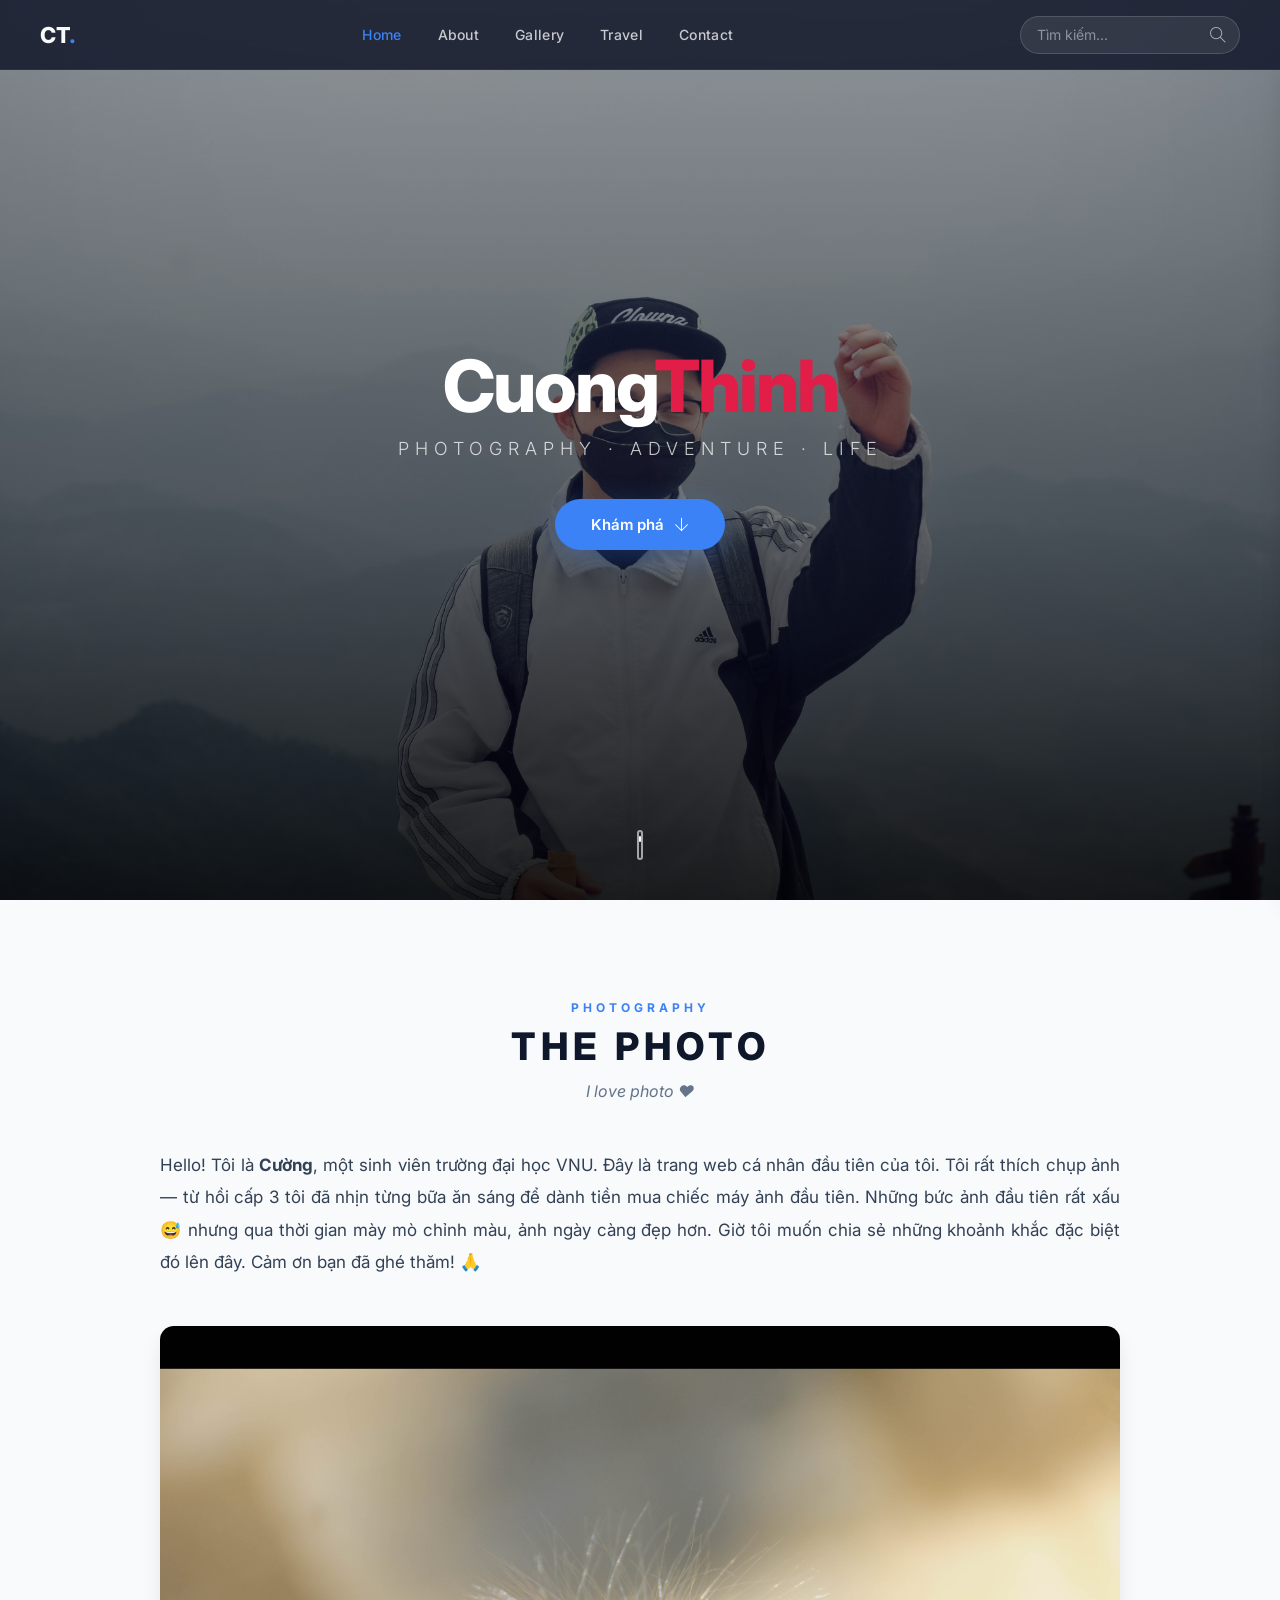
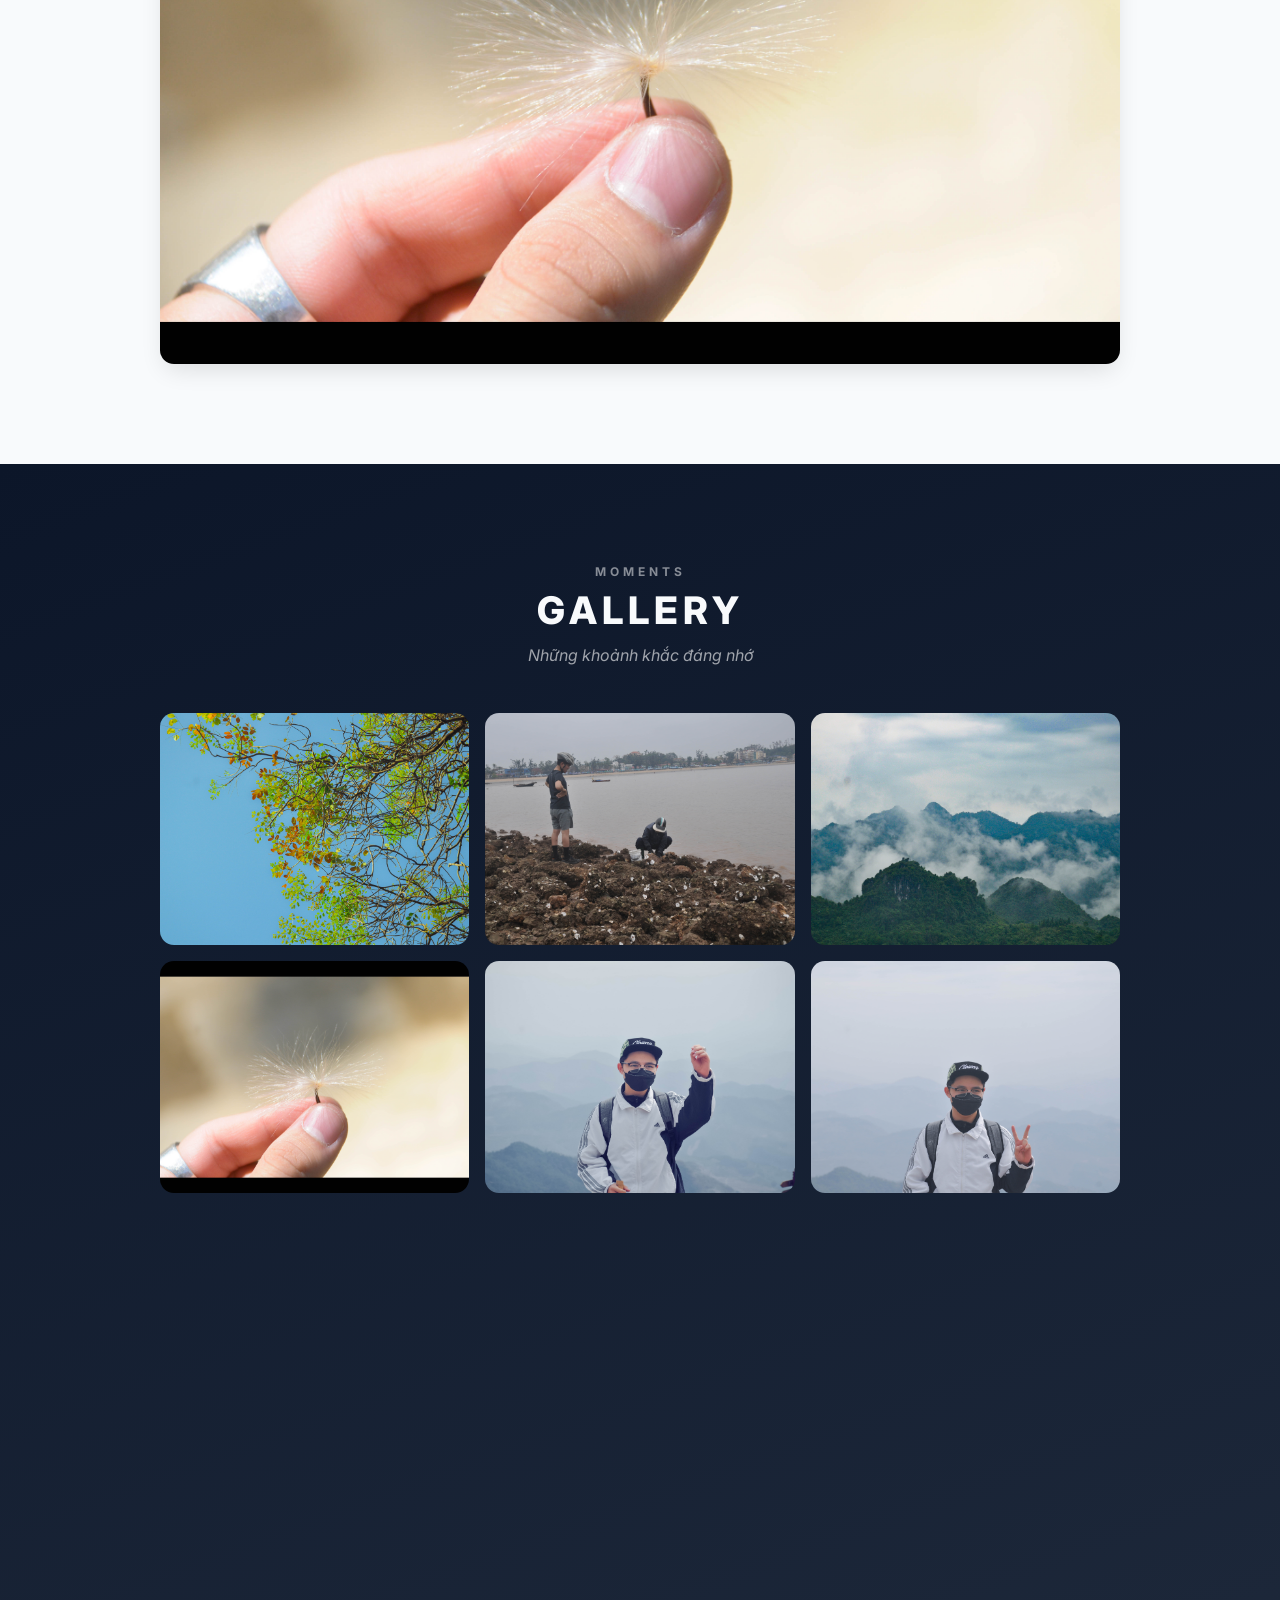
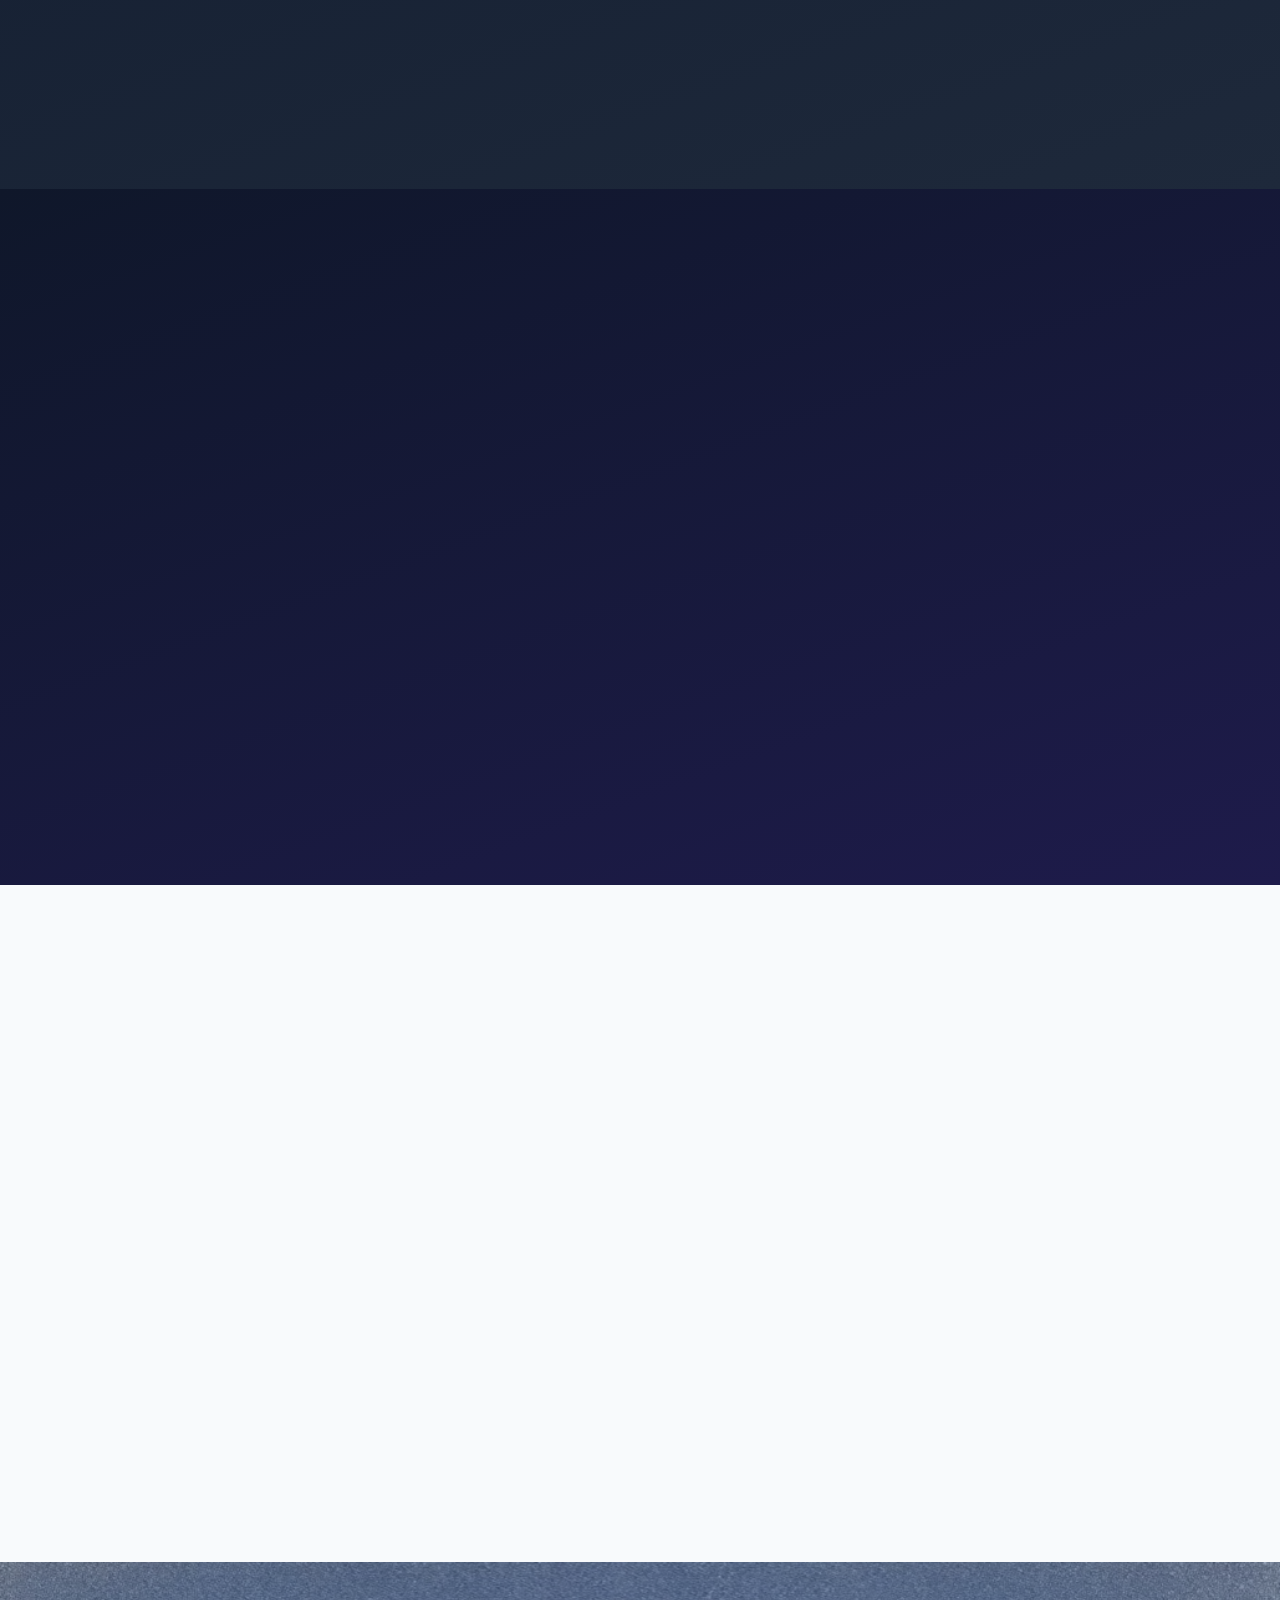
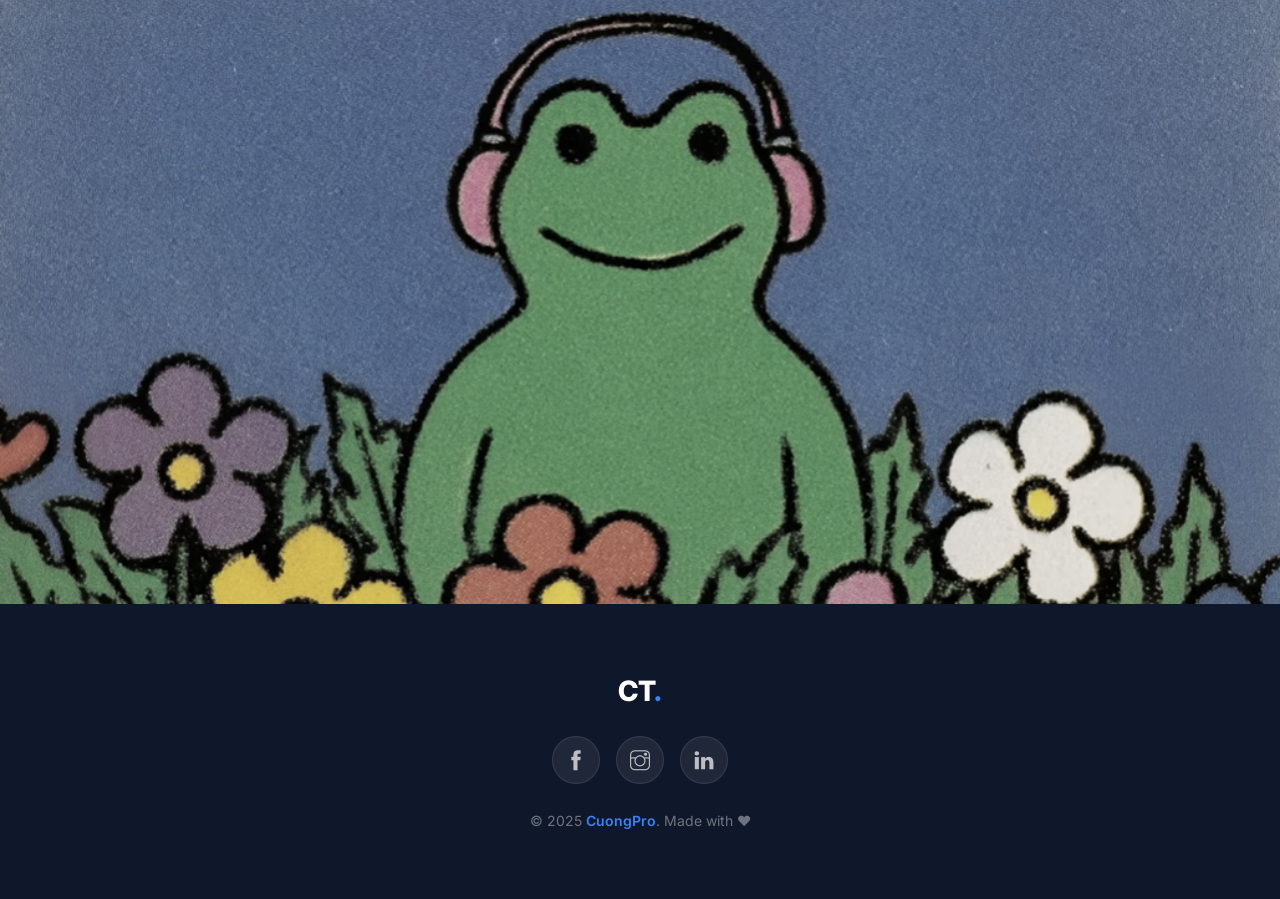
==== commit 3593318e: "Fix lightbox gallery click, add more photos, update social links" ====
--- a/index.html
+++ b/index.html
@@ -111,27 +111,47 @@
                 
                 <div class="gallery-grid">
                     <div class="gallery-item reveal-scale" style="--delay: 0s">
-                        <img src="./assets/img/DSC_0069.jpg" alt="Gallery 1" class="js-lightbox" data-src="./assets/img/DSC_0069.jpg">
+                        <img src="./assets/img/DSC_0069.jpg" alt="Cát Bà" class="js-lightbox" data-src="./assets/img/DSC_0069.jpg">
                         <div class="gallery-overlay"><i class="ti-zoom-in"></i></div>
                     </div>
                     <div class="gallery-item reveal-scale" style="--delay: 0.1s">
-                        <img src="./assets/img/DOSON.jpg" alt="Gallery 2" class="js-lightbox" data-src="./assets/img/DOSON.jpg">
+                        <img src="./assets/img/DOSON.jpg" alt="Đồ Sơn" class="js-lightbox" data-src="./assets/img/DOSON.jpg">
                         <div class="gallery-overlay"><i class="ti-zoom-in"></i></div>
                     </div>
                     <div class="gallery-item reveal-scale" style="--delay: 0.2s">
-                        <img src="./assets/img/DSC_0217.jpg" alt="Gallery 3" class="js-lightbox" data-src="./assets/img/DSC_0217.jpg">
+                        <img src="./assets/img/DSC_0217.jpg" alt="Hà Giang" class="js-lightbox" data-src="./assets/img/DSC_0217.jpg">
                         <div class="gallery-overlay"><i class="ti-zoom-in"></i></div>
                     </div>
                     <div class="gallery-item reveal-scale" style="--delay: 0.3s">
-                        <img src="./assets/img/DSC_0222.jpg" alt="Gallery 4" class="js-lightbox" data-src="./assets/img/DSC_0222.jpg">
+                        <img src="./assets/img/DSC_0222.jpg" alt="Ảnh chụp" class="js-lightbox" data-src="./assets/img/DSC_0222.jpg">
                         <div class="gallery-overlay"><i class="ti-zoom-in"></i></div>
                     </div>
                     <div class="gallery-item reveal-scale" style="--delay: 0.4s">
-                        <img src="./assets/img/DSC_0245.jpg" alt="Gallery 5" class="js-lightbox" data-src="./assets/img/DSC_0245.jpg">
+                        <img src="./assets/img/DSC_0245.jpg" alt="Phong cảnh" class="js-lightbox" data-src="./assets/img/DSC_0245.jpg">
                         <div class="gallery-overlay"><i class="ti-zoom-in"></i></div>
                     </div>
                     <div class="gallery-item reveal-scale" style="--delay: 0.5s">
-                        <img src="./assets/img/DSC_0069.jpg" alt="Gallery 6" class="js-lightbox" data-src="./assets/img/DSC_0069.jpg">
+                        <img src="./assets/img/DSC_0249.jpg" alt="Ảnh chụp" class="js-lightbox" data-src="./assets/img/DSC_0249.jpg">
+                        <div class="gallery-overlay"><i class="ti-zoom-in"></i></div>
+                    </div>
+                    <div class="gallery-item reveal-scale" style="--delay: 0.6s">
+                        <img src="./assets/img/catba.jpg" alt="Cát Bà" class="js-lightbox" data-src="./assets/img/catba.jpg">
+                        <div class="gallery-overlay"><i class="ti-zoom-in"></i></div>
+                    </div>
+                    <div class="gallery-item reveal-scale" style="--delay: 0.7s">
+                        <img src="./assets/img/slide1.jpg" alt="Phong cảnh" class="js-lightbox" data-src="./assets/img/slide1.jpg">
+                        <div class="gallery-overlay"><i class="ti-zoom-in"></i></div>
+                    </div>
+                    <div class="gallery-item reveal-scale" style="--delay: 0.8s">
+                        <img src="./assets/img/z6272672532722_b6894a02d317dfbbb2509bf0a548ae11.jpg" alt="Ảnh chụp" class="js-lightbox" data-src="./assets/img/z6272672532722_b6894a02d317dfbbb2509bf0a548ae11.jpg">
+                        <div class="gallery-overlay"><i class="ti-zoom-in"></i></div>
+                    </div>
+                    <div class="gallery-item reveal-scale" style="--delay: 0.9s">
+                        <img src="./assets/img/hoankiem.jpg" alt="Hồ Hoàn Kiếm" class="js-lightbox" data-src="./assets/img/hoankiem.jpg">
+                        <div class="gallery-overlay"><i class="ti-zoom-in"></i></div>
+                    </div>
+                    <div class="gallery-item reveal-scale" style="--delay: 1.0s">
+                        <img src="./assets/img/tayho.jpg" alt="Hồ Tây" class="js-lightbox" data-src="./assets/img/tayho.jpg">
                         <div class="gallery-overlay"><i class="ti-zoom-in"></i></div>
                     </div>
                 </div>
@@ -232,7 +252,7 @@
         <div class="socials-list">
             <a href="https://www.facebook.com/teo.vu.94043/?locale=vi_VN" target="_blank" aria-label="Facebook"><i class="ti-facebook"></i></a>
             <a href="https://www.instagram.com/weal__86/" target="_blank" aria-label="Instagram"><i class="ti-instagram"></i></a>
-            <a href="#" aria-label="LinkedIn"><i class="ti-linkedin"></i></a>
+            <a href="https://github.com/cuonggm61-source" aria-label="LinkedIn"><i class="ti-linkedin"></i></a>
         </div>
         <p class="coppy-right">© 2025 <a href="#">CuongPro</a>. Made with ❤️</p>
     </div>
--- a/assets/css/style.css
+++ b/assets/css/style.css
@@ -297,7 +297,7 @@
     margin-bottom: 16px;
     line-height: 1;
 }
-.accent-text { color: var(--accent); }
+.accent-text { color: #e11d48; }
 
 .hero-subtitle {
     font-size: 18px;
@@ -460,6 +460,7 @@
     transition: var(--transition);
     font-size: 30px;
     color: #fff;
+    pointer-events: none; /* Cho click xuyên qua overlay xuống ảnh */
 }
 .gallery-item:hover .gallery-overlay { opacity: 1; }
 
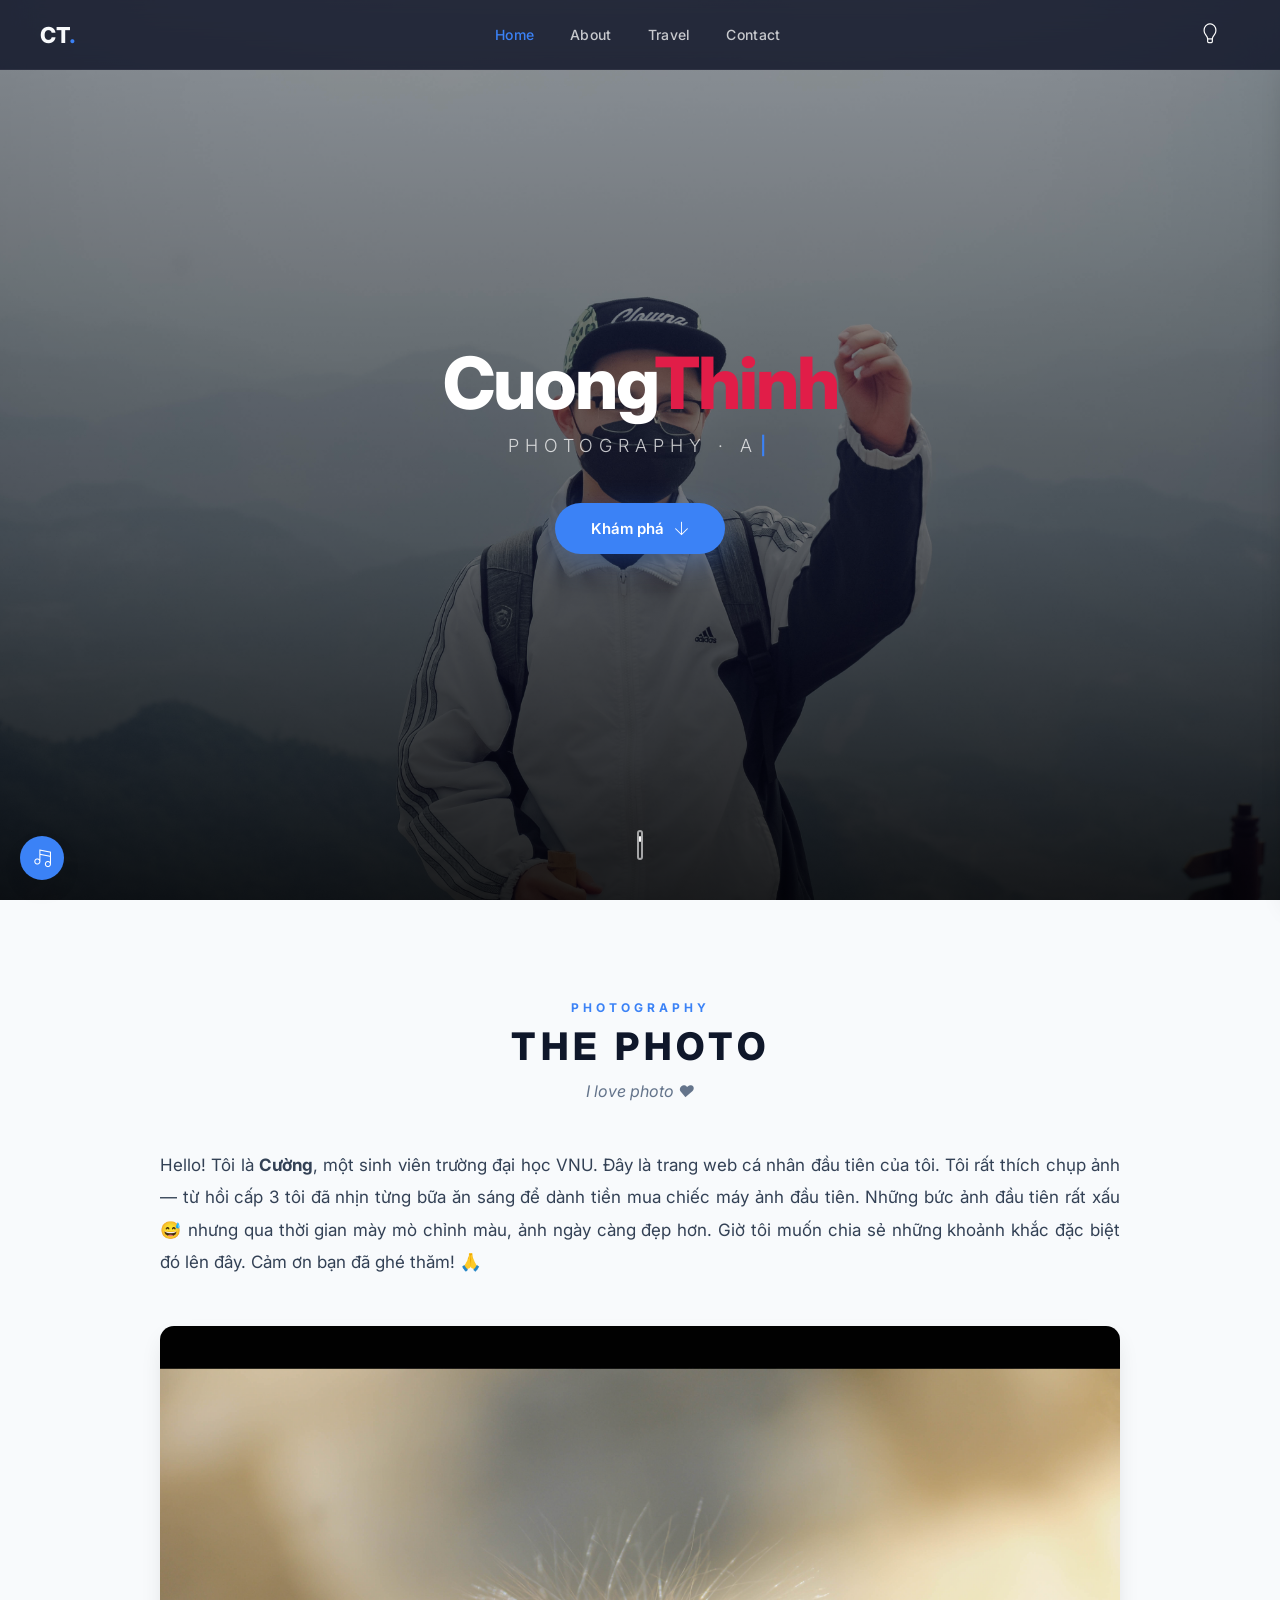
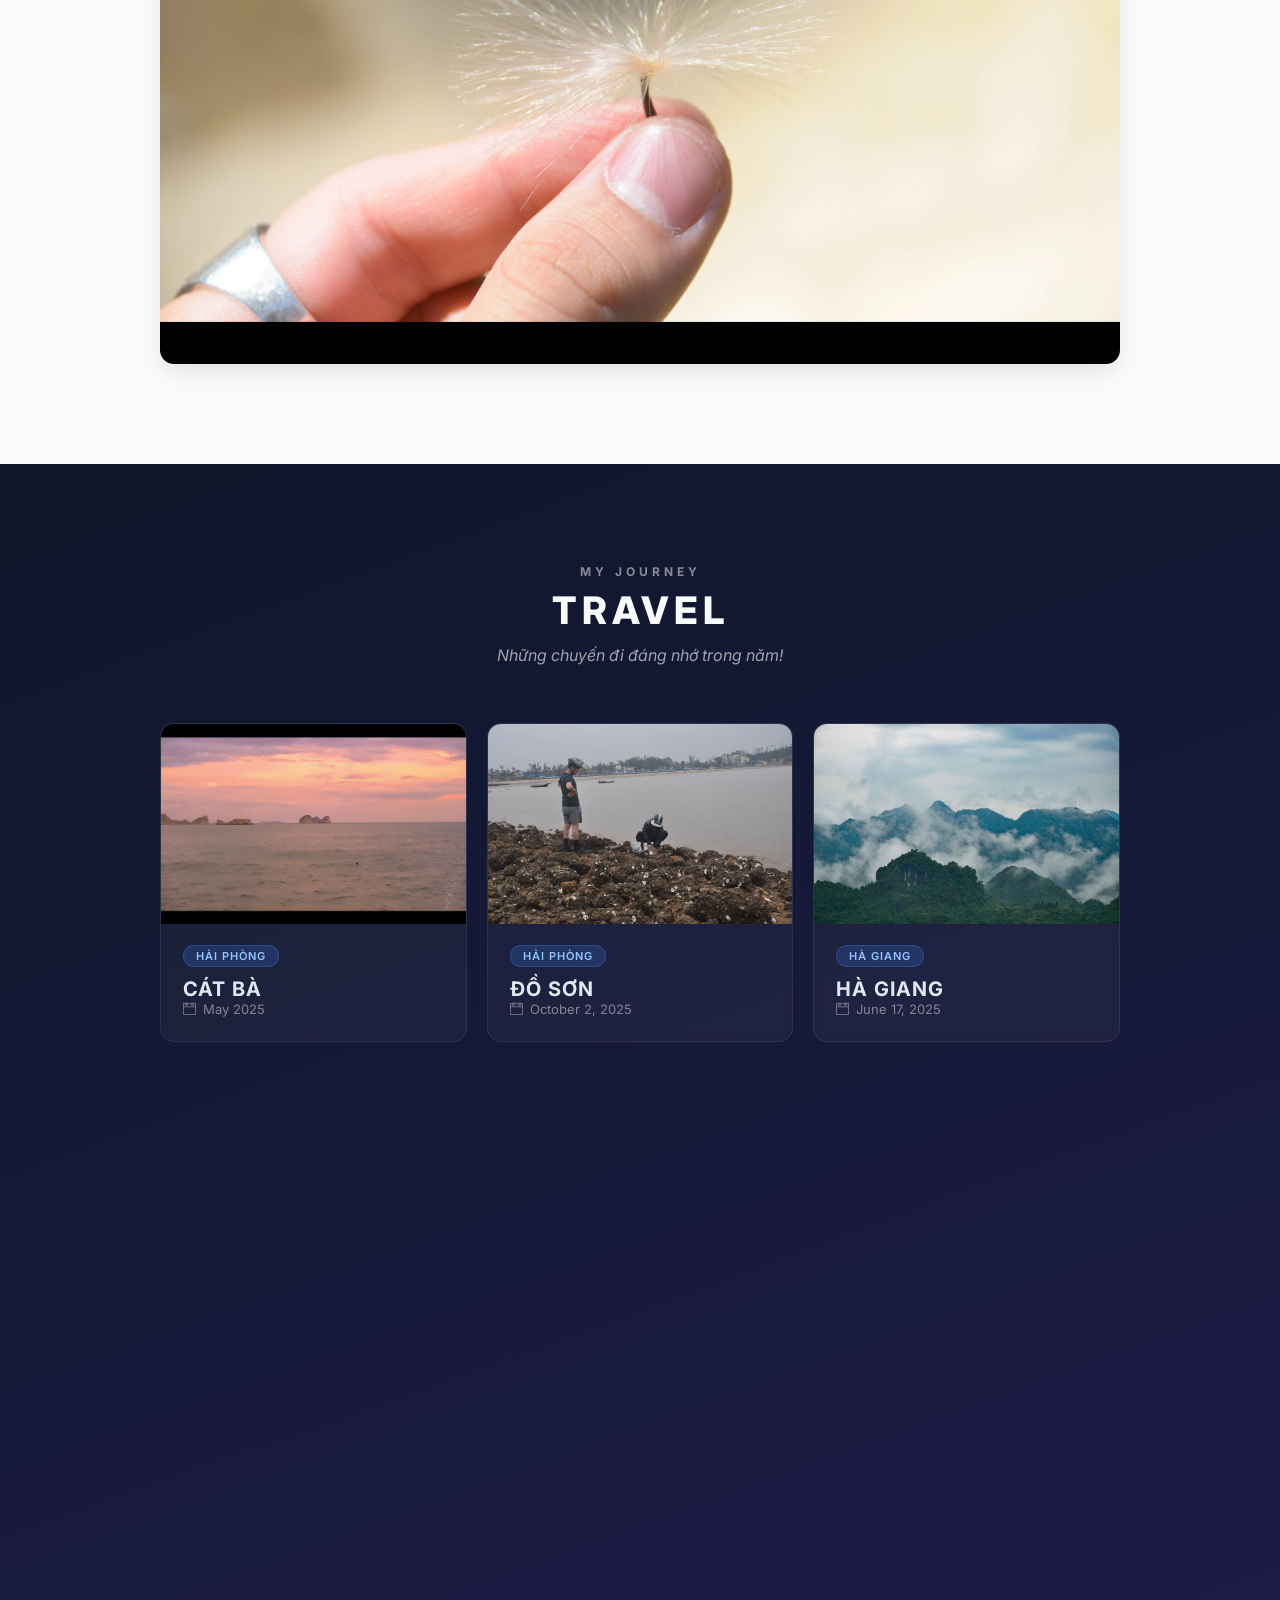
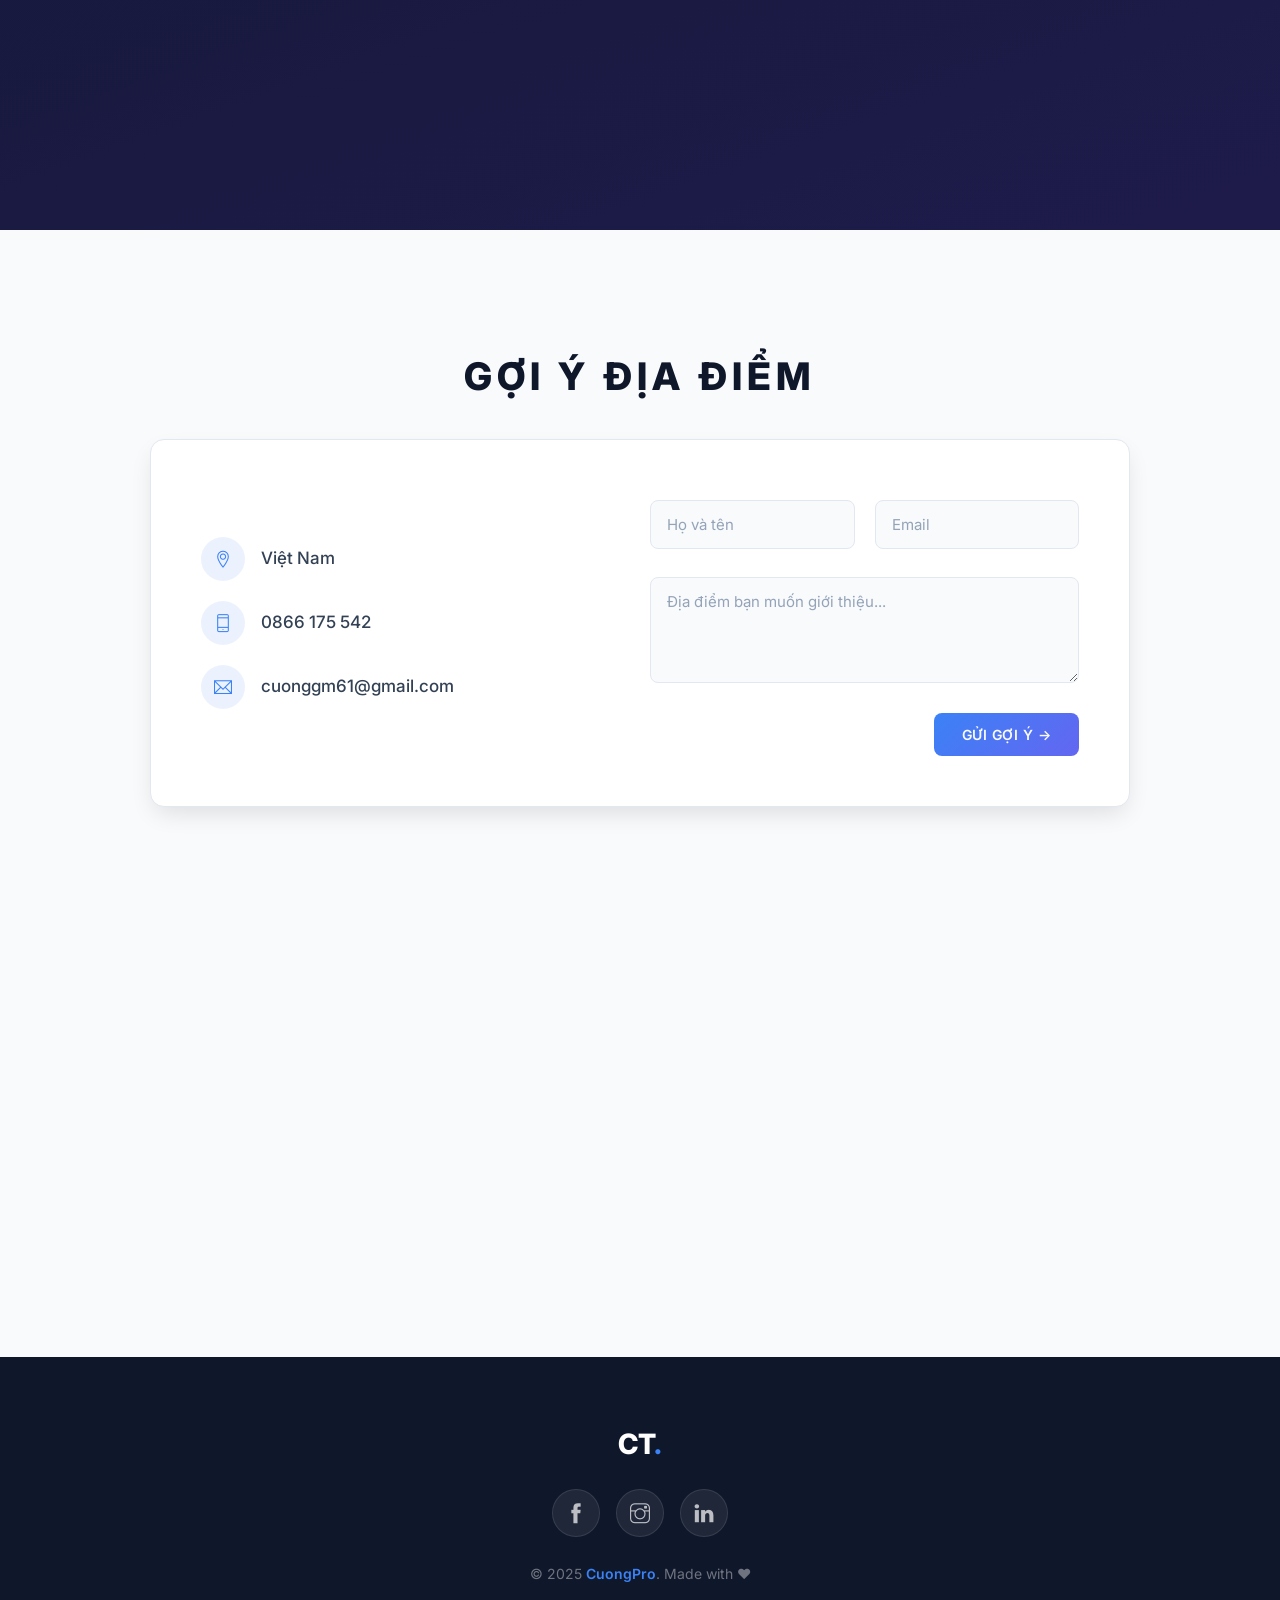
==== commit 6a58ff5a: "Update content and add new pages" ====
--- a/index.html
+++ b/index.html
@@ -22,6 +22,8 @@
 
     <link rel="stylesheet" href="./assets/css/style.css">
     <link rel="stylesheet" href="./assets/font/themify-icons-font/themify-icons/themify-icons.css">
+    <!-- Leaflet CSS -->
+    <link rel="stylesheet" href="https://unpkg.com/leaflet@1.9.4/dist/leaflet.css" crossorigin=""/>
 </head>
 <body>
 
@@ -34,16 +36,16 @@
         <ul id="nav">
             <li><a href="#" class="nav-link">Home</a></li>
             <li><a href="#band" class="nav-link">About</a></li>
-            <li><a href="#gallery" class="nav-link">Gallery</a></li>
             <li><a href="#tour" class="nav-link">Travel</a></li>
             <li><a href="#contact" class="nav-link">Contact</a></li>
         </ul>
 
-        <!-- Search -->
-        <div class="search-btn">
-            <input type="text" id="search-input" placeholder="Tìm kiếm...">
-            <i class="search-icon ti-search"></i>
-        </div>
+
+
+        <!-- Theme Toggle -->
+        <button id="theme-toggle" class="theme-btn" aria-label="Toggle Dark Mode">
+            <i class="ti-light-bulb"></i>
+        </button>
 
         <!-- Hamburger button (mobile) -->
         <button class="hamburger" id="hamburger" aria-label="Menu">
@@ -58,7 +60,6 @@
         <ul>
             <li><a href="#" onclick="closeMobileNav()">Home</a></li>
             <li><a href="#band" onclick="closeMobileNav()">About</a></li>
-            <li><a href="#gallery" onclick="closeMobileNav()">Gallery</a></li>
             <li><a href="#tour" onclick="closeMobileNav()">Travel</a></li>
             <li><a href="#contact" onclick="closeMobileNav()">Contact</a></li>
         </ul>
@@ -70,7 +71,7 @@
         <div class="hero-overlay"></div>
         <div class="text-content reveal-up">
             <h1 class="text-heading">Cuong<span class="accent-text">Thinh</span></h1>
-            <p class="hero-subtitle">Photography · Adventure · Life</p>
+            <p class="hero-subtitle"><span id="typing-text"></span><span class="cursor">|</span></p>
             <a href="#band" class="hero-btn">Khám phá <i class="ti-arrow-down"></i></a>
         </div>
         <!-- Scroll indicator -->
@@ -81,6 +82,8 @@
 
     <!-- ===== CONTENT ===== -->
     <div id="content">
+
+
 
         <!-- ===== ABOUT ===== -->
         <div id="band" class="content-selection">
@@ -102,61 +105,6 @@
             </div>
         </div>
 
-        <!-- ===== GALLERY SECTION ===== -->
-        <div id="gallery" class="gallery-section">
-            <div class="content-selection">
-                <div class="section-label reveal-up" style="color: rgba(255,255,255,0.5)">Moments</div>
-                <h2 class="selection-heading text-white reveal-up">GALLERY</h2>
-                <p class="selection-sub-heading reveal-up" style="color:rgba(255,255,255,0.6)">Những khoảnh khắc đáng nhớ</p>
-                
-                <div class="gallery-grid">
-                    <div class="gallery-item reveal-scale" style="--delay: 0s">
-                        <img src="./assets/img/DSC_0069.jpg" alt="Cát Bà" class="js-lightbox" data-src="./assets/img/DSC_0069.jpg">
-                        <div class="gallery-overlay"><i class="ti-zoom-in"></i></div>
-                    </div>
-                    <div class="gallery-item reveal-scale" style="--delay: 0.1s">
-                        <img src="./assets/img/DOSON.jpg" alt="Đồ Sơn" class="js-lightbox" data-src="./assets/img/DOSON.jpg">
-                        <div class="gallery-overlay"><i class="ti-zoom-in"></i></div>
-                    </div>
-                    <div class="gallery-item reveal-scale" style="--delay: 0.2s">
-                        <img src="./assets/img/DSC_0217.jpg" alt="Hà Giang" class="js-lightbox" data-src="./assets/img/DSC_0217.jpg">
-                        <div class="gallery-overlay"><i class="ti-zoom-in"></i></div>
-                    </div>
-                    <div class="gallery-item reveal-scale" style="--delay: 0.3s">
-                        <img src="./assets/img/DSC_0222.jpg" alt="Ảnh chụp" class="js-lightbox" data-src="./assets/img/DSC_0222.jpg">
-                        <div class="gallery-overlay"><i class="ti-zoom-in"></i></div>
-                    </div>
-                    <div class="gallery-item reveal-scale" style="--delay: 0.4s">
-                        <img src="./assets/img/DSC_0245.jpg" alt="Phong cảnh" class="js-lightbox" data-src="./assets/img/DSC_0245.jpg">
-                        <div class="gallery-overlay"><i class="ti-zoom-in"></i></div>
-                    </div>
-                    <div class="gallery-item reveal-scale" style="--delay: 0.5s">
-                        <img src="./assets/img/DSC_0249.jpg" alt="Ảnh chụp" class="js-lightbox" data-src="./assets/img/DSC_0249.jpg">
-                        <div class="gallery-overlay"><i class="ti-zoom-in"></i></div>
-                    </div>
-                    <div class="gallery-item reveal-scale" style="--delay: 0.6s">
-                        <img src="./assets/img/catba.jpg" alt="Cát Bà" class="js-lightbox" data-src="./assets/img/catba.jpg">
-                        <div class="gallery-overlay"><i class="ti-zoom-in"></i></div>
-                    </div>
-                    <div class="gallery-item reveal-scale" style="--delay: 0.7s">
-                        <img src="./assets/img/slide1.jpg" alt="Phong cảnh" class="js-lightbox" data-src="./assets/img/slide1.jpg">
-                        <div class="gallery-overlay"><i class="ti-zoom-in"></i></div>
-                    </div>
-                    <div class="gallery-item reveal-scale" style="--delay: 0.8s">
-                        <img src="./assets/img/z6272672532722_b6894a02d317dfbbb2509bf0a548ae11.jpg" alt="Ảnh chụp" class="js-lightbox" data-src="./assets/img/z6272672532722_b6894a02d317dfbbb2509bf0a548ae11.jpg">
-                        <div class="gallery-overlay"><i class="ti-zoom-in"></i></div>
-                    </div>
-                    <div class="gallery-item reveal-scale" style="--delay: 0.9s">
-                        <img src="./assets/img/hoankiem.jpg" alt="Hồ Hoàn Kiếm" class="js-lightbox" data-src="./assets/img/hoankiem.jpg">
-                        <div class="gallery-overlay"><i class="ti-zoom-in"></i></div>
-                    </div>
-                    <div class="gallery-item reveal-scale" style="--delay: 1.0s">
-                        <img src="./assets/img/tayho.jpg" alt="Hồ Tây" class="js-lightbox" data-src="./assets/img/tayho.jpg">
-                        <div class="gallery-overlay"><i class="ti-zoom-in"></i></div>
-                    </div>
-                </div>
-            </div>
-        </div>
 
         <!-- ===== TRAVEL ===== -->
         <div id="tour" class="tour-section">
@@ -169,23 +117,31 @@
                     <div class="col col-thir reveal-up" style="--delay: 0s">
                         <div class="place-item">
                             <div class="place-img-wrapper">
-                                <img src="./assets/img/DSC_0069.jpg" alt="Cát Bà" class="place-img js-lightbox" data-src="./assets/img/DSC_0069.jpg">
+                                <a href="catba.html">
+                                    <img src="./assets/img/catba.jpg" alt="Cát Bà" class="place-img">
+                                </a>
                             </div>
                             <div class="place-body">
                                 <span class="place-badge">Hải Phòng</span>
-                                <h3 class="place-heading">CÁT BÀ</h3>
-                                <p class="place-timne"><i class="ti-calendar"></i> June 14, 2025</p>
+                                <a href="catba.html" style="text-decoration: none; color: inherit;">
+                                    <h3 class="place-heading" style="margin-bottom: 0;">CÁT BÀ</h3>
+                                </a>
+                                <p class="place-timne"><i class="ti-calendar"></i> May 2025</p>
                             </div>
                         </div>
                     </div>
                     <div class="col col-thir reveal-up" style="--delay: 0.15s">
                         <div class="place-item">
                             <div class="place-img-wrapper">
-                                <img src="./assets/img/DOSON.jpg" alt="Đồ Sơn" class="place-img js-lightbox" data-src="./assets/img/DOSON.jpg">
+                                <a href="doson.html">
+                                    <img src="./assets/img/DOSON.jpg" alt="Đồ Sơn" class="place-img">
+                                </a>
                             </div>
                             <div class="place-body">
                                 <span class="place-badge">Hải Phòng</span>
-                                <h3 class="place-heading">ĐỒ SƠN</h3>
+                                <a href="doson.html" style="text-decoration: none; color: inherit;">
+                                    <h3 class="place-heading" style="margin-bottom: 0;">ĐỒ SƠN</h3>
+                                </a>
                                 <p class="place-timne"><i class="ti-calendar"></i> October 2, 2025</p>
                             </div>
                         </div>
@@ -193,12 +149,96 @@
                     <div class="col col-thir reveal-up" style="--delay: 0.3s">
                         <div class="place-item">
                             <div class="place-img-wrapper">
-                                <img src="./assets/img/DSC_0217.jpg" alt="Hà Giang" class="place-img js-lightbox" data-src="./assets/img/DSC_0217.jpg">
+                                <a href="hagiang.html">
+                                    <img src="./assets/img/DSC_0217.jpg" alt="Hà Giang" class="place-img">
+                                </a>
                             </div>
                             <div class="place-body">
                                 <span class="place-badge">Hà Giang</span>
-                                <h3 class="place-heading">HÀ GIANG</h3>
+                                <a href="hagiang.html" style="text-decoration: none; color: inherit;">
+                                    <h3 class="place-heading" style="margin-bottom: 0;">HÀ GIANG</h3>
+                                </a>
                                 <p class="place-timne"><i class="ti-calendar"></i> June 17, 2025</p>
+                            </div>
+                        </div>
+                    </div>
+                    <div class="col col-thir reveal-up" style="--delay: 0.45s">
+                        <div class="place-item">
+                            <div class="place-img-wrapper">
+                                <a href="namdinh.html">
+                                    <img src="./assets/img/namdinh.jpg" alt="Nam Định" class="place-img">
+                                </a>
+                            </div>
+                            <div class="place-body">
+                                <span class="place-badge">Nam Định</span>
+                                <a href="namdinh.html" style="text-decoration: none; color: inherit;">
+                                    <h3 class="place-heading" style="margin-bottom: 0;">NAM ĐỊNH</h3>
+                                </a>
+                                <p class="place-timne"><i class="ti-calendar"></i> April 11, 2026</p>
+                            </div>
+                        </div>
+                    </div>
+                    <div class="col col-thir reveal-up" style="--delay: 0.6s">
+                        <div class="place-item">
+                            <div class="place-img-wrapper">
+                                <a href="blog-template.html">
+                                    <img src="./assets/img/taxua.jpg" alt="Tà Xùa" class="place-img">
+                                </a>
+                            </div>
+                            <div class="place-body">
+                                <span class="place-badge">Sơn La</span>
+                                <a href="blog-template.html" style="text-decoration: none; color: inherit;">
+                                    <h3 class="place-heading" style="margin-bottom: 0;">TÀ XÙA</h3>
+                                </a>
+                                <p class="place-timne"><i class="ti-calendar"></i> March 2026</p>
+                            </div>
+                        </div>
+                    </div>
+                    <div class="col col-thir reveal-up" style="--delay: 0.75s">
+                        <div class="place-item">
+                            <div class="place-img-wrapper">
+                                <a href="tamdao.html">
+                                    <img src="./assets/img/tamdao.jpg" alt="Tam Đảo" class="place-img">
+                                </a>
+                            </div>
+                            <div class="place-body">
+                                <span class="place-badge">Vĩnh Phúc</span>
+                                <a href="tamdao.html" style="text-decoration: none; color: inherit;">
+                                    <h3 class="place-heading" style="margin-bottom: 0;">TAM ĐẢO</h3>
+                                </a>
+                                <p class="place-timne"><i class="ti-calendar"></i> May 2026</p>
+                            </div>
+                        </div>
+                    </div>
+                    <div class="col col-thir reveal-up" style="--delay: 0.9s">
+                        <div class="place-item">
+                            <div class="place-img-wrapper">
+                                <a href="halong.html">
+                                    <img src="./assets/img/halong.jpg" alt="Hạ Long" class="place-img">
+                                </a>
+                            </div>
+                            <div class="place-body">
+                                <span class="place-badge">Quảng Ninh</span>
+                                <a href="halong.html" style="text-decoration: none; color: inherit;">
+                                    <h3 class="place-heading" style="margin-bottom: 0;">HẠ LONG</h3>
+                                </a>
+                                <p class="place-timne"><i class="ti-calendar"></i> February 2026</p>
+                            </div>
+                        </div>
+                    </div>
+                    <div class="col col-thir reveal-up" style="--delay: 1.05s">
+                        <div class="place-item">
+                            <div class="place-img-wrapper">
+                                <a href="ninhbinh.html">
+                                    <img src="./assets/img/ninhbinh.jpg" alt="Ninh Bình" class="place-img">
+                                </a>
+                            </div>
+                            <div class="place-body">
+                                <span class="place-badge">Ninh Bình</span>
+                                <a href="ninhbinh.html" style="text-decoration: none; color: inherit;">
+                                    <h3 class="place-heading" style="margin-bottom: 0;">NINH BÌNH</h3>
+                                </a>
+                                <p class="place-timne"><i class="ti-calendar"></i> April 2026</p>
                             </div>
                         </div>
                     </div>
@@ -209,8 +249,8 @@
 
         <!-- ===== CONTACT ===== -->
         <div id="contact" class="content-selection">
-            <div class="section-label reveal-up">Say Hello</div>
-            <h2 class="selection-heading reveal-up">CONTACT</h2>
+            <div class="section-label reveal-up">Recommend</div>
+            <h2 class="selection-heading reveal-up">GỢI Ý ĐỊA ĐIỂM</h2>
 
             <div class="row contact-content reveal-up">
                 <div class="col col-half contact-info">
@@ -231,19 +271,17 @@
                         </div>
                         <div class="row mt-8">
                             <div class="col col-full">
-                                <textarea name="message" placeholder="Lời nhắn của bạn..." class="form-control" rows="4"></textarea>
-                            </div>
-                        </div>
-                        <input class="btn floatRight mt-16" type="submit" value="GỬI TIN NHẮN →">
+                                <textarea name="message" placeholder="Địa điểm bạn muốn giới thiệu..." class="form-control" rows="4"></textarea>
+                            </div>
+                        </div>
+                        <input class="btn floatRight mt-16" type="submit" value="GỬI GỢI Ý →">
                     </form>
                 </div>
             </div>
         </div>
 
         <!-- Map -->
-        <div class="map-section">
-            <img src="./assets/img/Ảnh chụp màn hình 2025-10-31 092052.png" alt="Map">
-        </div>
+        <div class="map-section" id="travel-map"></div>
     </div>
 
     <!-- ===== FOOTER ===== -->
@@ -251,7 +289,7 @@
         <div class="footer-logo">CT<span>.</span></div>
         <div class="socials-list">
             <a href="https://www.facebook.com/teo.vu.94043/?locale=vi_VN" target="_blank" aria-label="Facebook"><i class="ti-facebook"></i></a>
-            <a href="https://www.instagram.com/weal__86/" target="_blank" aria-label="Instagram"><i class="ti-instagram"></i></a>
+            <a href="https://www.instagram.com/cuongpro_86/" target="_blank" aria-label="Instagram"><i class="ti-instagram"></i></a>
             <a href="https://github.com/cuonggm61-source" aria-label="LinkedIn"><i class="ti-linkedin"></i></a>
         </div>
         <p class="coppy-right">© 2025 <a href="#">CuongPro</a>. Made with ❤️</p>
@@ -267,11 +305,21 @@
         </div>
     </div>
 
+    <!-- ===== MUSIC PLAYER ===== -->
+    <div class="music-player" id="music-player" aria-label="Play/Pause Music">
+        <i class="ti-music-alt"></i>
+        <audio id="bg-music" loop autoplay>
+            <source src="./assets/audio/bgm.mp3" type="audio/mpeg">
+        </audio>
+    </div>
+
     <!-- ===== SCROLL TO TOP ===== -->
     <button class="scroll-top" id="scroll-top" aria-label="Lên đầu trang">
         <i class="ti-angle-up"></i>
     </button>
 
+    <!-- Leaflet JS -->
+    <script src="https://unpkg.com/leaflet@1.9.4/dist/leaflet.js" crossorigin=""></script>
     <!-- ===== SCRIPTS ===== -->
     <script src="./assets/js/main.js"></script>
 </body>
--- a/assets/css/style.css
+++ b/assets/css/style.css
@@ -22,6 +22,44 @@
     --shadow-lg: 0 25px 50px -12px rgba(0,0,0,0.18);
 }
 
+body.dark-mode {
+    --bg: #0f172a;
+    --surface: #1e293b;
+    --text: #f8fafc;
+    --text-muted: #94a3b8;
+    --secondary: #cbd5e1;
+    --shadow-sm: 0 4px 6px -1px rgba(0,0,0,0.3);
+    --shadow-md: 0 10px 25px -5px rgba(0,0,0,0.4);
+}
+
+body.dark-mode .contact-content {
+    background: var(--surface);
+    border-color: rgba(255,255,255,0.1);
+}
+body.dark-mode .contact-form .form-control {
+    background: #0f172a;
+    color: #fff;
+    border-color: rgba(255,255,255,0.1);
+}
+body.dark-mode .contact-form .form-control:focus {
+    background: #1e293b;
+    border-color: var(--accent);
+}
+body.dark-mode .selection-heading {
+    color: var(--text-light);
+}
+
+.theme-btn {
+    background: none;
+    border: none;
+    color: #fff;
+    font-size: 20px;
+    cursor: pointer;
+    margin-right: 20px;
+    transition: var(--transition);
+}
+.theme-btn:hover { color: var(--accent); }
+
 /* ==================
    RESET
 ================== */
@@ -306,6 +344,19 @@
     text-transform: uppercase;
     color: rgba(255,255,255,0.75);
     margin-bottom: 40px;
+    min-height: 28px; /* To prevent jumping when empty */
+}
+
+.cursor {
+    display: inline-block;
+    color: var(--accent);
+    animation: blink 0.7s infinite;
+    margin-left: 2px;
+    font-weight: 600;
+}
+@keyframes blink {
+    0%, 100% { opacity: 1; }
+    50% { opacity: 0; }
 }
 
 .hero-btn {
@@ -356,6 +407,7 @@
     0%,100% { top: 4px; opacity: 1; }
     80% { top: 14px; opacity: 0; }
 }
+
 
 /* ==================
    CONTENT SECTIONS
@@ -609,15 +661,160 @@
 /* ==================
    MAP
 ================== */
-.map-section {
-    overflow: hidden;
-}
-.map-section img {
+#travel-map {
+    height: 450px;
     width: 100%;
-    filter: grayscale(50%) contrast(1.1);
-    transition: var(--transition);
-}
-.map-section img:hover { filter: none; }
+    z-index: 1; /* prevent overlapping with header */
+    border-top: 1px solid rgba(255,255,255,0.05);
+}
+
+/* ==================
+   BLOG TEMPLATE
+================== */
+.blog-hero {
+    position: relative;
+    height: 60vh;
+    min-height: 400px;
+    background-size: cover;
+    background-position: center;
+    background-attachment: fixed;
+    display: flex;
+    align-items: center;
+    justify-content: center;
+    text-align: center;
+    color: #fff;
+    margin-top: 0;
+}
+
+.blog-hero-content {
+    position: relative;
+    z-index: 2;
+    max-width: 800px;
+    padding: 0 20px;
+}
+
+.blog-category {
+    display: inline-block;
+    background: var(--accent);
+    color: #fff;
+    padding: 6px 16px;
+    border-radius: 20px;
+    font-size: 14px;
+    font-weight: 600;
+    text-transform: uppercase;
+    letter-spacing: 2px;
+    margin-bottom: 20px;
+}
+
+.blog-title {
+    font-family: 'Playfair Display', serif;
+    font-size: 48px;
+    line-height: 1.2;
+    margin-bottom: 20px;
+}
+
+.blog-meta {
+    font-size: 15px;
+    color: rgba(255,255,255,0.8);
+    display: flex;
+    justify-content: center;
+    gap: 20px;
+}
+
+.blog-meta i {
+    margin-right: 5px;
+    color: var(--accent);
+}
+
+.blog-container {
+    max-width: 800px;
+    margin: -50px auto 100px;
+    background: var(--bg);
+    padding: 50px;
+    border-radius: 12px;
+    box-shadow: var(--shadow-lg);
+    position: relative;
+    z-index: 3;
+}
+
+.blog-post {
+    font-size: 18px;
+    line-height: 1.8;
+    color: var(--text);
+}
+
+.blog-post .lead {
+    font-size: 22px;
+    font-weight: 300;
+    color: var(--text-muted);
+    margin-bottom: 40px;
+    line-height: 1.6;
+}
+
+.blog-post h2 {
+    font-size: 28px;
+    font-weight: 800;
+    color: var(--primary);
+    margin: 40px 0 20px;
+}
+
+.blog-post p {
+    margin-bottom: 24px;
+}
+
+.blog-post .blog-img {
+    width: 100%;
+    border-radius: 8px;
+    margin: 30px 0 10px;
+    box-shadow: var(--shadow-md);
+}
+
+.blog-post .img-caption {
+    display: block;
+    text-align: center;
+    font-size: 14px;
+    color: var(--text-muted);
+    font-style: italic;
+    margin-bottom: 30px;
+}
+
+.blog-post blockquote {
+    font-family: 'Playfair Display', serif;
+    font-size: 24px;
+    font-style: italic;
+    color: var(--accent);
+    border-left: 4px solid var(--accent);
+    margin: 40px 0;
+    padding: 20px 30px;
+    background: rgba(59, 130, 246, 0.05);
+    border-radius: 0 8px 8px 0;
+}
+
+/* Dark Mode Adjustments for Blog */
+body.dark-mode .blog-post h2 {
+    color: var(--text-light);
+}
+
+/* Responsive Blog */
+@media (max-width: 768px) {
+    .blog-title {
+        font-size: 32px;
+    }
+    .blog-container {
+        margin: -30px 15px 50px;
+        padding: 30px 20px;
+    }
+    .blog-post {
+        font-size: 16px;
+    }
+    .blog-post .lead {
+        font-size: 18px;
+    }
+    .blog-post blockquote {
+        font-size: 20px;
+        padding: 15px 20px;
+    }
+}
 
 /* ==================
    FOOTER
@@ -672,6 +869,39 @@
     font-weight: 600;
 }
 .coppy-right a:hover { text-decoration: underline; }
+
+/* ==================
+   MUSIC PLAYER
+================== */
+.music-player {
+    position: fixed;
+    bottom: 20px;
+    left: 20px;
+    width: 44px;
+    height: 44px;
+    background: var(--accent);
+    color: #fff;
+    border-radius: 50%;
+    display: flex;
+    justify-content: center;
+    align-items: center;
+    font-size: 18px;
+    cursor: pointer;
+    z-index: 99;
+    box-shadow: var(--shadow-md);
+    transition: var(--transition);
+}
+.music-player:hover {
+    background: var(--accent-hover);
+    transform: translateY(-2px);
+}
+.music-player.playing {
+    animation: spin 4s linear infinite;
+    background: #10b981; /* green */
+}
+@keyframes spin {
+    100% { transform: rotate(360deg); }
+}
 
 /* ==================
    LIGHTBOX
